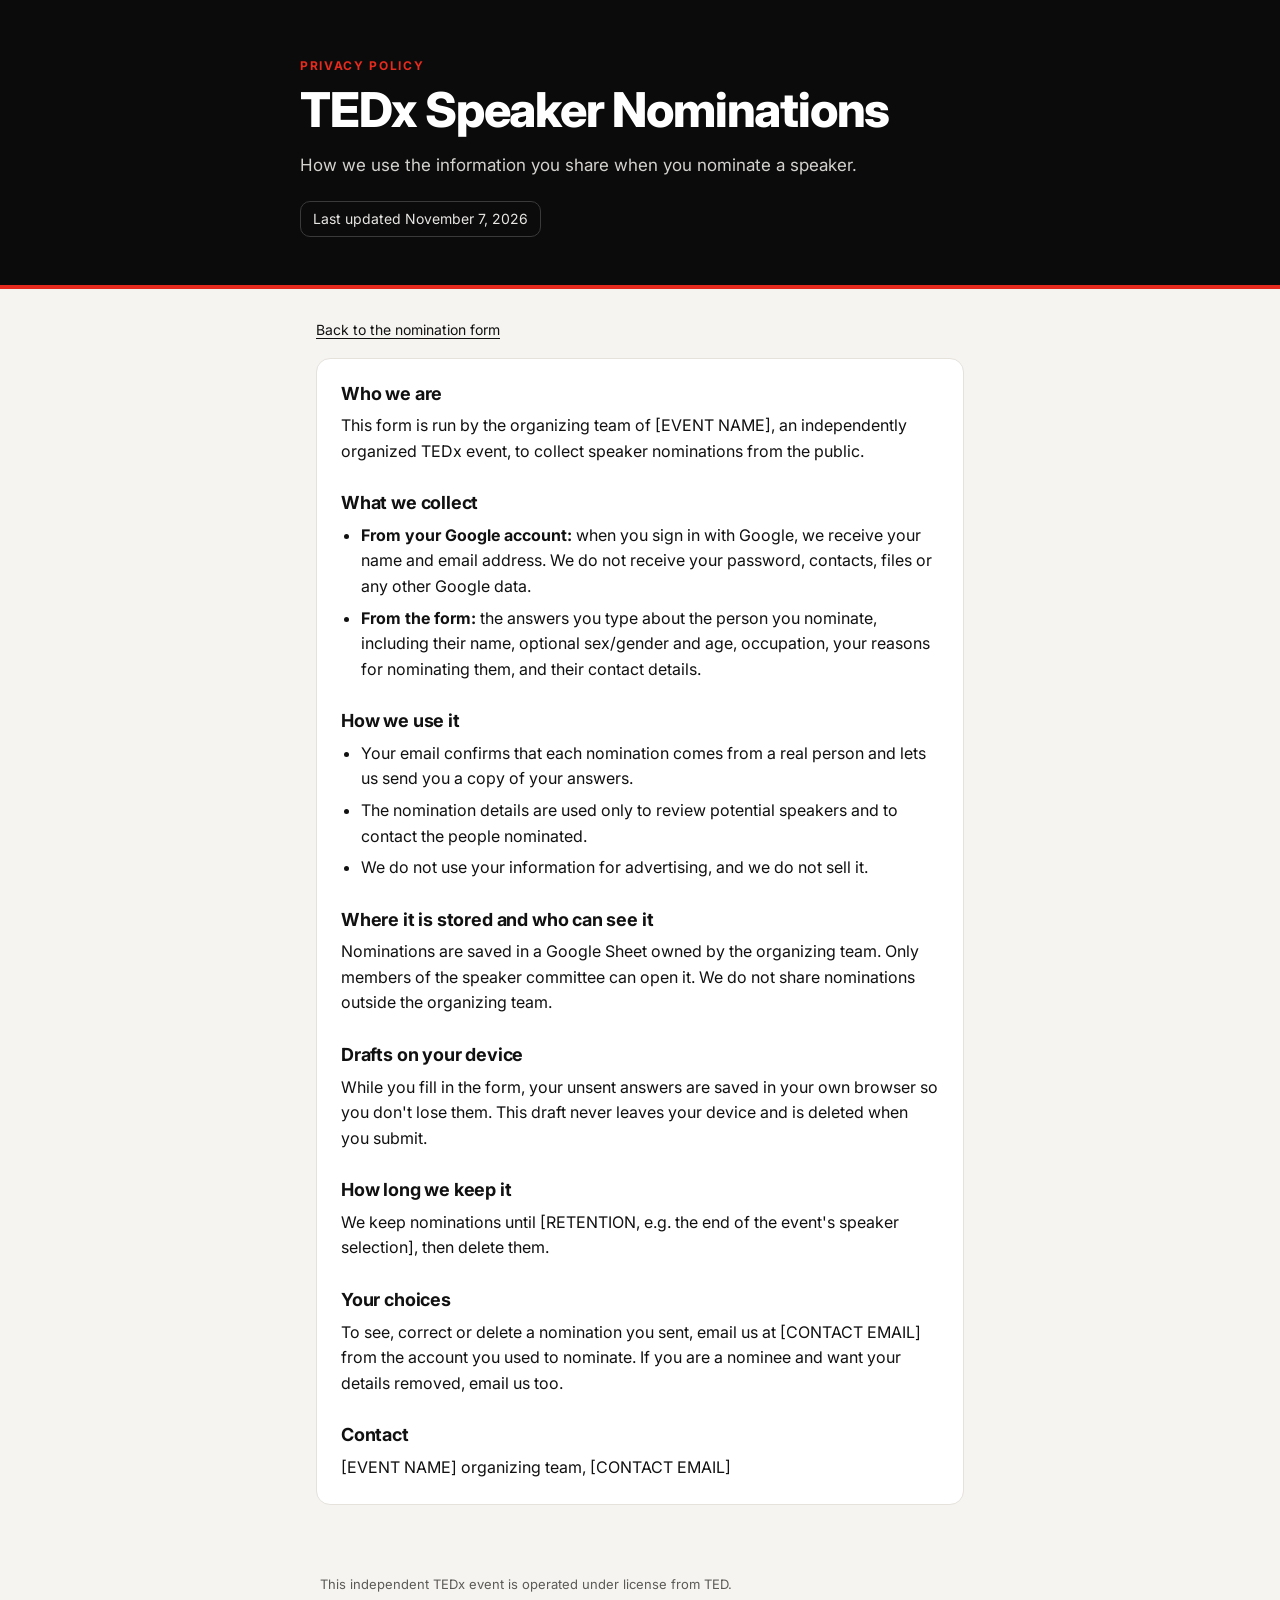
==== privacy.html @ a35ff5d7 "Add files via upload" ====
<!DOCTYPE html>
<html lang="en">
<head>
  <meta charset="utf-8">
  <meta name="viewport" content="width=device-width, initial-scale=1">
  <title>Privacy Policy · TEDx Speaker Nominations</title>
  <meta name="description" content="How the TEDx Speaker Nominations form uses your information.">
  <meta name="theme-color" content="#0b0b0b">
  <link rel="preconnect" href="https://fonts.googleapis.com">
  <link rel="preconnect" href="https://fonts.gstatic.com" crossorigin>
  <link href="https://fonts.googleapis.com/css2?family=Inter:wght@400;500;600;800&display=swap" rel="stylesheet">
  <link rel="stylesheet" href="styles.css">
  <style>
    .policy h2 { margin-top: 28px; font-size: 18px; }
    .policy h2:first-child { margin-top: 0; }
    .policy ul { margin: 0 0 12px; padding-left: 20px; }
    .policy li { margin-bottom: 6px; }
    .policy a { color: var(--ink); text-underline-offset: 3px; }
    .back { display: inline-block; margin-bottom: 16px; color: var(--ink); text-underline-offset: 3px; font-size: 14px; }
  </style>
</head>
<body>
  <header class="hero">
    <div class="hero-inner">
      <p class="eyebrow">Privacy policy</p>
      <h1>TEDx Speaker Nominations</h1>
      <p class="intro">How we use the information you share when you nominate a speaker.</p>
      <p class="deadline">Last updated November 7, 2026</p>
    </div>
  </header>

  <main class="shell">
    <a class="back" href="./">Back to the nomination form</a>

    <article class="card policy">
      <h2>Who we are</h2>
      <p>This form is run by the organizing team of [EVENT NAME], an independently organized TEDx event, to collect speaker nominations from the public.</p>

      <h2>What we collect</h2>
      <ul>
        <li><strong>From your Google account:</strong> when you sign in with Google, we receive your name and email address. We do not receive your password, contacts, files or any other Google data.</li>
        <li><strong>From the form:</strong> the answers you type about the person you nominate, including their name, optional sex/gender and age, occupation, your reasons for nominating them, and their contact details.</li>
      </ul>

      <h2>How we use it</h2>
      <ul>
        <li>Your email confirms that each nomination comes from a real person and lets us send you a copy of your answers.</li>
        <li>The nomination details are used only to review potential speakers and to contact the people nominated.</li>
        <li>We do not use your information for advertising, and we do not sell it.</li>
      </ul>

      <h2>Where it is stored and who can see it</h2>
      <p>Nominations are saved in a Google Sheet owned by the organizing team. Only members of the speaker committee can open it. We do not share nominations outside the organizing team.</p>

      <h2>Drafts on your device</h2>
      <p>While you fill in the form, your unsent answers are saved in your own browser so you don't lose them. This draft never leaves your device and is deleted when you submit.</p>

      <h2>How long we keep it</h2>
      <p>We keep nominations until [RETENTION, e.g. the end of the event's speaker selection], then delete them.</p>

      <h2>Your choices</h2>
      <p>To see, correct or delete a nomination you sent, email us at [CONTACT EMAIL] from the account you used to nominate. If you are a nominee and want your details removed, email us too.</p>

      <h2>Contact</h2>
      <p>[EVENT NAME] organizing team, [CONTACT EMAIL]</p>
    </article>
  </main>

  <footer class="foot">
    <p>This independent TEDx event is operated under license from TED.</p>
  </footer>
</body>
</html>
---- styles.css ----
:root {
  --red: #e62b1e;
  --red-dark: #c22216;
  --ink: #111111;
  --muted: #5c5a57;
  --line: #e5e1db;
  --field: #cdc7bf;
  --bg: #f6f4f1;
  --card: #ffffff;
  --err: #b3261e;
  --ok: #1e7a46;
  --radius: 14px;
}

* { box-sizing: border-box; }

html { -webkit-text-size-adjust: 100%; }

body {
  margin: 0;
  background: var(--bg);
  color: var(--ink);
  font-family: Inter, system-ui, -apple-system, "Segoe UI", Roboto, Arial, sans-serif;
  font-size: 16px;
  line-height: 1.6;
  -webkit-font-smoothing: antialiased;
}

[hidden] { display: none !important; }

/* Hero */
.hero {
  background: #0b0b0b;
  color: #fff;
  padding: 56px 16px 48px;
  border-bottom: 4px solid var(--red);
}
.hero-inner { max-width: 680px; margin: 0 auto; }
.eyebrow {
  margin: 0;
  font-size: 12px;
  font-weight: 700;
  letter-spacing: .14em;
  text-transform: uppercase;
  color: var(--red);
}
.hero h1 {
  margin: 10px 0 16px;
  font-size: clamp(32px, 7vw, 48px);
  line-height: 1.05;
  font-weight: 800;
  letter-spacing: -.025em;
}
.intro { margin: 0; color: #d4d2ce; max-width: 56ch; font-size: 17px; }
.deadline {
  display: inline-block;
  margin: 22px 0 0;
  padding: 6px 12px;
  border: 1px solid #3a3a3a;
  border-radius: 10px;
  font-size: 14px;
  color: #e8e6e3;
}

/* Layout */
.shell { max-width: 680px; margin: 0 auto; padding: 28px 16px 40px; }
.card {
  background: var(--card);
  border: 1px solid var(--line);
  border-radius: var(--radius);
  padding: 24px;
  margin-bottom: 16px;
}
.card h2 { margin: 0 0 8px; font-size: 21px; line-height: 1.25; letter-spacing: -.01em; }
.card p { margin: 0 0 12px; }
.card p:last-child { margin-bottom: 0; }

.status { display: flex; align-items: center; gap: 12px; color: var(--muted); }
.spinner {
  width: 18px; height: 18px; flex: none;
  border: 2px solid var(--line);
  border-top-color: var(--red);
  border-radius: 50%;
  animation: spin .8s linear infinite;
}
@keyframes spin { to { transform: rotate(360deg); } }
@media (prefers-reduced-motion: reduce) { .spinner { animation-duration: 2.4s; } }

/* Sign-in */
.signin p { color: var(--muted); }
.gsi { margin-top: 18px; min-height: 44px; }

.account {
  display: flex;
  flex-wrap: wrap;
  align-items: center;
  justify-content: space-between;
  gap: 6px 16px;
  margin: 0 4px 16px;
  font-size: 14px;
  color: var(--muted);
}
.account strong { color: var(--ink); font-weight: 600; overflow-wrap: anywhere; }
.link {
  appearance: none;
  background: none;
  border: 0;
  padding: 0;
  font: inherit;
  color: var(--ink);
  text-decoration: underline;
  text-underline-offset: 3px;
  cursor: pointer;
}

/* Your nominations */
.mine ul { list-style: none; margin: 8px 0 0; padding: 0; }
.mine li {
  display: flex;
  flex-wrap: wrap;
  justify-content: space-between;
  gap: 2px 12px;
  padding: 10px 0;
  border-top: 1px solid var(--line);
}
.mine li:first-child { border-top: 0; }
.mine-name { font-weight: 600; }
.mine-meta { color: var(--muted); font-size: 14px; }

/* Questions */
.q { padding: 26px 0; border-top: 1px solid var(--line); }
.q:first-child { padding-top: 2px; border-top: 0; }
.q-num { font-size: 13px; font-weight: 700; color: var(--red); letter-spacing: .04em; }
.q-label { display: block; margin: 4px 0 4px; font-size: 17px; font-weight: 600; line-height: 1.4; }
.req { color: var(--red); }
.q-desc { margin: 0 0 12px; color: var(--muted); font-size: 14.5px; }

input, select, textarea {
  display: block;
  width: 100%;
  margin-top: 10px;
  padding: 12px 14px;
  font: inherit;
  color: var(--ink);
  background: #fff;
  border: 1.5px solid var(--field);
  border-radius: 10px;
  transition: border-color .15s, box-shadow .15s;
}
.q-desc + input, .q-desc + select, .q-desc + textarea { margin-top: 0; }
textarea { min-height: 140px; resize: vertical; line-height: 1.55; }
select {
  appearance: none;
  background-image: url("data:image/svg+xml,%3Csvg xmlns='http://www.w3.org/2000/svg' width='12' height='8' viewBox='0 0 12 8'%3E%3Cpath d='M1 1l5 5 5-5' fill='none' stroke='%23111' stroke-width='1.6'/%3E%3C/svg%3E");
  background-repeat: no-repeat;
  background-position: right 14px center;
  padding-right: 40px;
}
input:focus, select:focus, textarea:focus {
  outline: none;
  border-color: var(--ink);
  box-shadow: 0 0 0 3px rgba(230, 43, 30, .18);
}
input::placeholder, textarea::placeholder { color: #9a958f; }
.invalid input, .invalid select, .invalid textarea { border-color: var(--err); }

.counter { margin: 6px 0 0; text-align: right; font-size: 13px; color: var(--muted); font-variant-numeric: tabular-nums; }
.counter.over { color: var(--err); font-weight: 600; }
.field-error { margin: 6px 0 0; font-size: 14px; color: var(--err); }
.field-error:empty { display: none; }

/* Re-sign-in */
.reauth {
  margin: 8px 0 20px;
  padding: 16px;
  border: 1.5px solid var(--red);
  border-radius: 10px;
  background: #fff6f5;
}
.reauth p { margin: 0; }
.reauth .gsi { margin-top: 12px; }

/* Actions */
.actions {
  display: flex;
  flex-wrap: wrap;
  align-items: center;
  gap: 12px 20px;
  padding-top: 24px;
  border-top: 1px solid var(--line);
}
.btn {
  appearance: none;
  border: 0;
  border-radius: 999px;
  padding: 15px 28px;
  font: inherit;
  font-weight: 700;
  color: #fff;
  background: var(--red);
  cursor: pointer;
  transition: background .15s;
}
.btn:hover { background: var(--red-dark); }
.btn:focus-visible { outline: 3px solid var(--ink); outline-offset: 3px; }
.btn:disabled { opacity: .6; cursor: progress; }
.btn.secondary { background: transparent; color: var(--ink); border: 1.5px solid var(--ink); padding: 13px 24px; }
.btn.secondary:hover { background: var(--ink); color: #fff; }
.draft-status { margin: 0; font-size: 13px; color: var(--muted); }
.form-error { margin: 14px 0 0; color: var(--err); font-weight: 500; }
.form-error:empty { display: none; }

/* Done */
.done:focus { outline: none; }
.done h2 { font-size: 24px; margin: 8px 0 10px; }
.ref { color: var(--muted); font-size: 14px; }
.ref strong { color: var(--ink); font-variant-numeric: tabular-nums; }
.done .btn { margin-top: 8px; }

.foot { max-width: 680px; margin: 0 auto; padding: 0 20px 48px; font-size: 13px; color: var(--muted); }
.foot a { color: var(--ink); text-underline-offset: 3px; }

@media (max-width: 520px) {
  .card { padding: 20px 18px; }
  .btn { width: 100%; }
  .actions { flex-direction: column; align-items: stretch; }
  .draft-status { text-align: center; }
}
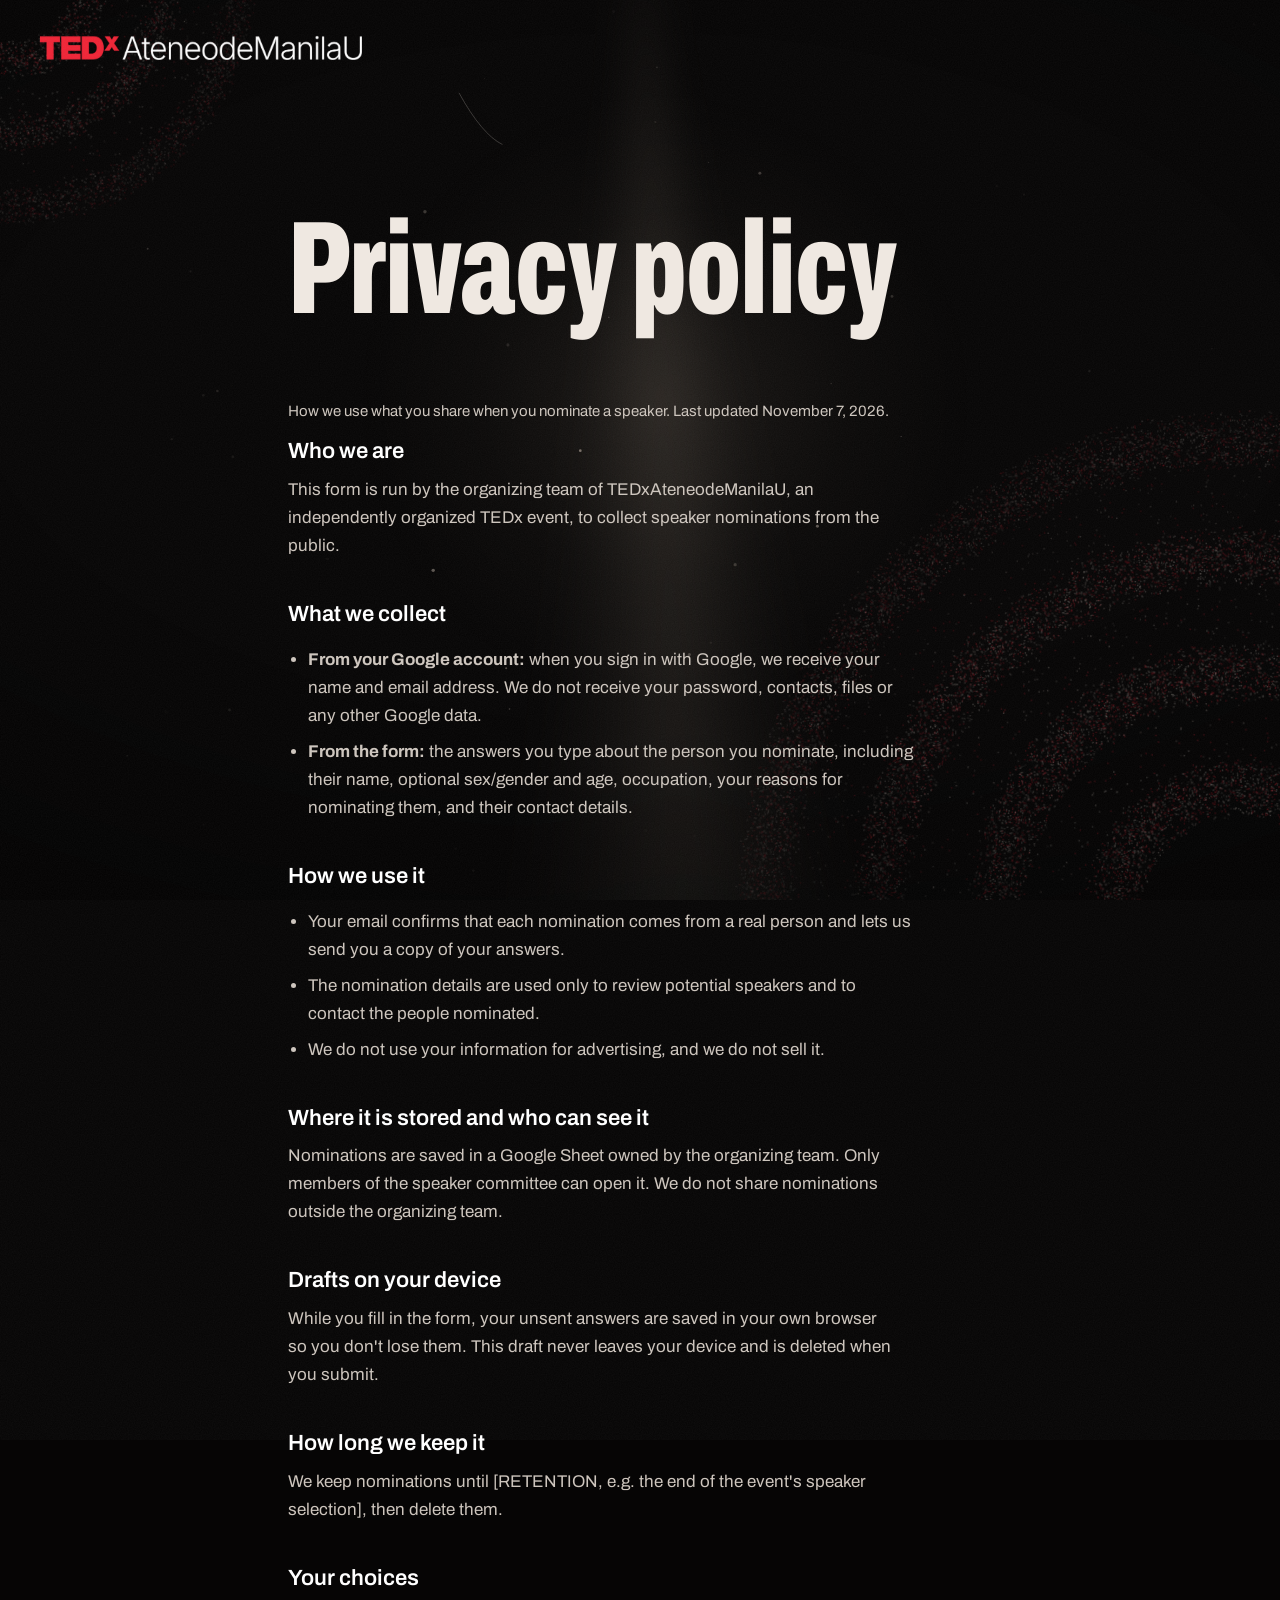
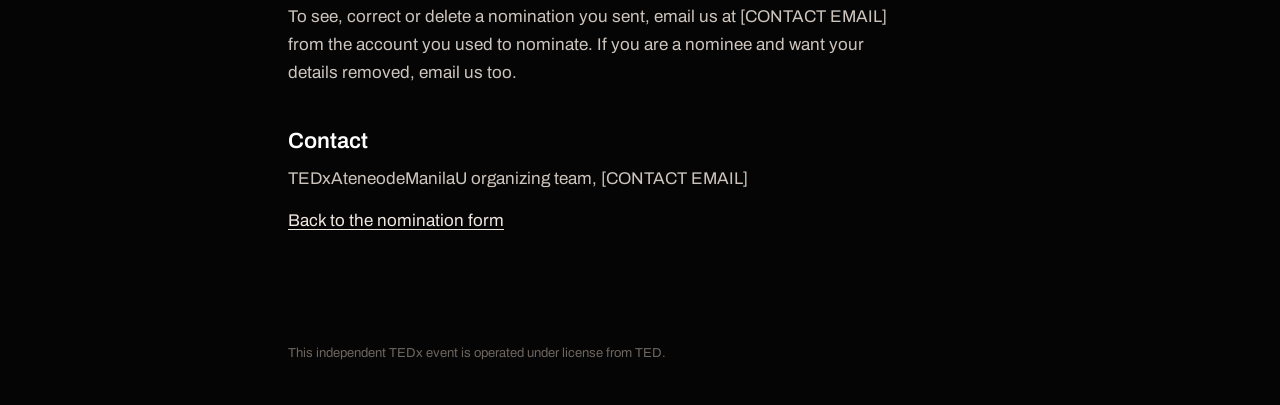
==== commit 88a38c50: "Add files via upload" ====
--- a/privacy.html
+++ b/privacy.html
@@ -2,39 +2,38 @@
 <html lang="en">
 <head>
   <meta charset="utf-8">
-  <meta name="viewport" content="width=device-width, initial-scale=1">
-  <title>Privacy Policy · TEDx Speaker Nominations</title>
-  <meta name="description" content="How the TEDx Speaker Nominations form uses your information.">
-  <meta name="theme-color" content="#0b0b0b">
+  <meta name="viewport" content="width=device-width, initial-scale=1, viewport-fit=cover">
+  <title>Privacy policy, TEDxAteneodeManilaU Speaker Nominations</title>
+  <meta name="description" content="How the TEDxAteneodeManilaU speaker nomination form uses your information.">
+  <meta name="theme-color" content="#060505">
   <link rel="preconnect" href="https://fonts.googleapis.com">
   <link rel="preconnect" href="https://fonts.gstatic.com" crossorigin>
-  <link href="https://fonts.googleapis.com/css2?family=Inter:wght@400;500;600;800&display=swap" rel="stylesheet">
+  <link href="https://fonts.googleapis.com/css2?family=Archivo:wdth,wght@62..125,100..900&display=swap" rel="stylesheet">
   <link rel="stylesheet" href="styles.css">
-  <style>
-    .policy h2 { margin-top: 28px; font-size: 18px; }
-    .policy h2:first-child { margin-top: 0; }
-    .policy ul { margin: 0 0 12px; padding-left: 20px; }
-    .policy li { margin-bottom: 6px; }
-    .policy a { color: var(--ink); text-underline-offset: 3px; }
-    .back { display: inline-block; margin-bottom: 16px; color: var(--ink); text-underline-offset: 3px; font-size: 14px; }
-  </style>
+  <script src="stage.js" defer></script>
 </head>
 <body>
-  <header class="hero">
-    <div class="hero-inner">
-      <p class="eyebrow">Privacy policy</p>
-      <h1>TEDx Speaker Nominations</h1>
-      <p class="intro">How we use the information you share when you nominate a speaker.</p>
-      <p class="deadline">Last updated November 7, 2026</p>
-    </div>
+  <div class="stage" aria-hidden="true">
+    <canvas id="stageCanvas"></canvas>
+    <div class="beam"></div>
+    <div class="spot" id="spot"></div>
+    <div class="vignette"></div>
+  </div>
+  <div class="grain" aria-hidden="true"></div>
+
+  <header class="masthead">
+    <a class="brand" href="./">
+      <img src="assets/tedx-ateneodemanilau-white.png" alt="TEDxAteneodeManilaU, back to the nomination form" width="900" height="67">
+    </a>
   </header>
 
-  <main class="shell">
-    <a class="back" href="./">Back to the nomination form</a>
+  <main class="theater">
+    <article class="panel policy">
+      <h1 class="marquee">Privacy policy</h1>
+      <p class="policy-updated">How we use what you share when you nominate a speaker. Last updated November 7, 2026.</p>
 
-    <article class="card policy">
       <h2>Who we are</h2>
-      <p>This form is run by the organizing team of [EVENT NAME], an independently organized TEDx event, to collect speaker nominations from the public.</p>
+      <p>This form is run by the organizing team of TEDxAteneodeManilaU, an independently organized TEDx event, to collect speaker nominations from the public.</p>
 
       <h2>What we collect</h2>
       <ul>
@@ -62,7 +61,9 @@
       <p>To see, correct or delete a nomination you sent, email us at [CONTACT EMAIL] from the account you used to nominate. If you are a nominee and want your details removed, email us too.</p>
 
       <h2>Contact</h2>
-      <p>[EVENT NAME] organizing team, [CONTACT EMAIL]</p>
+      <p>TEDxAteneodeManilaU organizing team, [CONTACT EMAIL]</p>
+
+      <p><a href="./">Back to the nomination form</a></p>
     </article>
   </main>
 
--- a/styles.css
+++ b/styles.css
@@ -1,228 +1,547 @@
+/* TEDxAteneodeManilaU Speaker Nominations
+   Dark stage: one warm spotlight, dust, grain and slow rings. Everything else stays quiet. */
+
 :root {
-  --red: #e62b1e;
-  --red-dark: #c22216;
-  --ink: #111111;
-  --muted: #5c5a57;
-  --line: #e5e1db;
-  --field: #cdc7bf;
-  --bg: #f6f4f1;
-  --card: #ffffff;
-  --err: #b3261e;
-  --ok: #1e7a46;
-  --radius: 14px;
+  --house: #060505;        /* the dark auditorium */
+  --paper: #efe8e1;        /* main text, warm like stage light on paper */
+  --soft: #cdc5bd;         /* body text */
+  --program: #9d948c;      /* secondary text */
+  --dim: #6d6660;          /* least important text */
+  --red: #ee2436;          /* TEDx brand red, sampled from the logo */
+  --red-hover: #ff3a4b;
+  --lamp: 255, 231, 204;   /* spotlight colour as RGB */
+  --line: rgba(239, 232, 225, .12);
+  --field-line: rgba(239, 232, 225, .18);
+  --err: #ff7f75;
+
+  --font: "Archivo", "Helvetica Neue", Arial, sans-serif;
+  --column: 44rem;
+  --gutter: clamp(20px, 5vw, 40px);
 }
 
 * { box-sizing: border-box; }
 
-html { -webkit-text-size-adjust: 100%; }
+html {
+  background: var(--house);
+  color-scheme: dark;
+  -webkit-text-size-adjust: 100%;
+}
+html.is-opening { overflow: hidden; }
 
 body {
   margin: 0;
-  background: var(--bg);
-  color: var(--ink);
-  font-family: Inter, system-ui, -apple-system, "Segoe UI", Roboto, Arial, sans-serif;
+  min-height: 100svh;
+  background: var(--house);
+  color: var(--paper);
+  font-family: var(--font);
+  font-size: 17px;
+  line-height: 1.65;
+  font-variation-settings: "wdth" 100;
+  -webkit-font-smoothing: antialiased;
+  -moz-osx-font-smoothing: grayscale;
+}
+
+[hidden] { display: none !important; }
+::selection { background: var(--red); color: #fff; }
+
+/* ---------------------------------------------------------------- Stage */
+
+.stage {
+  position: fixed;
+  inset: 0;
+  z-index: 0;
+  overflow: hidden;
+  pointer-events: none;
+}
+#stageCanvas { position: absolute; inset: 0; width: 100%; height: 100%; }
+
+/* The overhead light, swaying slowly like a rig that was just set */
+.beam {
+  position: absolute;
+  top: -8vh;
+  left: 50%;
+  width: 160vmax;
+  height: 140vh;
+  transform: translateX(-50%) rotate(-2.5deg);
+  transform-origin: 50% 0;
+  background: conic-gradient(from 180deg at 50% 0%,
+    rgba(var(--lamp), .085) 0deg,
+    rgba(var(--lamp), .035) 5deg,
+    transparent 10deg,
+    transparent 350deg,
+    rgba(var(--lamp), .035) 355deg,
+    rgba(var(--lamp), .085) 360deg);
+  filter: blur(22px);
+  animation: sway 18s ease-in-out infinite alternate;
+}
+@keyframes sway {
+  to { transform: translateX(-50%) rotate(2.5deg); }
+}
+
+/* The follow spot; stage.js moves it */
+.spot {
+  position: absolute;
+  inset: 0;
+  background: radial-gradient(34vmax circle at var(--sx, 50%) var(--sy, 45%),
+    rgba(var(--lamp), .085),
+    rgba(var(--lamp), .025) 42%,
+    transparent 72%);
+}
+
+.vignette {
+  position: absolute;
+  inset: 0;
+  background: radial-gradient(ellipse 115% 85% at 50% 42%, transparent 45%, rgba(0, 0, 0, .78) 100%);
+}
+
+/* Film grain over everything, including the opening */
+.grain {
+  position: fixed;
+  inset: -60%;
+  z-index: 60;
+  pointer-events: none;
+  opacity: .07;
+  background-image: url("data:image/svg+xml,%3Csvg xmlns='http://www.w3.org/2000/svg' width='220' height='220'%3E%3Cfilter id='n'%3E%3CfeTurbulence type='fractalNoise' baseFrequency='.85' numOctaves='2' stitchTiles='stitch'/%3E%3CfeColorMatrix values='0 0 0 0 1 0 0 0 0 1 0 0 0 0 1 0 0 0 .6 0'/%3E%3C/filter%3E%3Crect width='100%25' height='100%25' filter='url(%23n)'/%3E%3C/svg%3E");
+  animation: grain .9s steps(5) infinite;
+}
+@keyframes grain {
+  0%   { transform: translate(0, 0); }
+  20%  { transform: translate(-4%, 3%); }
+  40%  { transform: translate(3%, -4%); }
+  60%  { transform: translate(-3%, -2%); }
+  80%  { transform: translate(4%, 4%); }
+  100% { transform: translate(0, 0); }
+}
+
+/* -------------------------------------------------------------- Opening */
+
+.opening {
+  position: fixed;
+  inset: 0;
+  z-index: 50;
+  display: grid;
+  place-items: center;
+  background: var(--house);
+  transition: opacity 1s ease;
+}
+.opening.is-done { opacity: 0; pointer-events: none; }
+
+.opening-light {
+  position: absolute;
+  inset: 0;
+  background: radial-gradient(circle at 50% 47%,
+    rgba(var(--lamp), .17),
+    rgba(var(--lamp), .055) 24%,
+    transparent 50%);
+  opacity: 0;
+  animation: lamp-on 1.8s .25s ease-out forwards;
+}
+@keyframes lamp-on {
+  0%   { opacity: 0; }
+  18%  { opacity: .7; }
+  24%  { opacity: .15; }
+  34%  { opacity: .85; }
+  40%  { opacity: .45; }
+  100% { opacity: 1; }
+}
+
+.opening-inner {
+  position: relative;
+  display: flex;
+  flex-direction: column;
+  align-items: center;
+  gap: 26px;
+  padding: 0 24px;
+}
+.opening-logo {
+  width: min(64vw, 400px);
+  height: auto;
+  opacity: 0;
+  filter: blur(12px);
+  animation: come-into-focus 1.5s .9s cubic-bezier(.2, .6, .2, 1) forwards;
+}
+@keyframes come-into-focus {
+  to { opacity: 1; filter: blur(0); }
+}
+.opening-line {
+  margin: 0;
+  font-size: 15px;
+  letter-spacing: .06em;
+  color: var(--program);
+  opacity: 0;
+  animation: fade-in 1s 1.9s ease forwards;
+}
+.opening-skip {
+  position: absolute;
+  bottom: max(28px, env(safe-area-inset-bottom));
+  left: 0;
+  right: 0;
+  margin: 0;
+  text-align: center;
+  font-size: 13px;
+  color: var(--dim);
+  opacity: 0;
+  animation: fade-in .8s 1.4s ease forwards;
+}
+@keyframes fade-in { to { opacity: 1; } }
+
+/* ------------------------------------------------------------- Layout */
+
+.masthead {
+  position: relative;
+  z-index: 5;
+  padding: clamp(22px, 4vw, 36px) var(--gutter);
+}
+.brand { display: inline-block; line-height: 0; border-radius: 2px; }
+.brand img { height: clamp(18px, 2.4vw, 24px); width: auto; }
+.brand:focus-visible { outline: 2px solid var(--paper); outline-offset: 6px; }
+
+.theater {
+  position: relative;
+  z-index: 5;
+  width: min(100% - 2 * var(--gutter), var(--column));
+  margin: 0 auto;
+  padding: clamp(48px, 12vh, 140px) 0 clamp(64px, 12vh, 120px);
+}
+
+/* Scene changes fade like stage lights between scenes */
+.scene:not([hidden]) { animation: scene-in 1s cubic-bezier(.25, .6, .25, 1) both; }
+@keyframes scene-in {
+  from { opacity: 0; filter: blur(6px); }
+  to   { opacity: 1; filter: blur(0); }
+}
+.scene.is-leaving {
+  opacity: 0;
+  filter: blur(6px);
+  transition: opacity .7s ease, filter .7s ease;
+}
+
+/* ------------------------------------------------------------- Introduction */
+
+.kicker {
+  margin: 0 0 12px;
+  font-size: 15px;
+  color: var(--program);
+}
+
+.marquee {
+  margin: 0 0 clamp(48px, 8vh, 80px);
+  font-size: clamp(60px, 13vw, 132px);
+  font-weight: 800;
+  font-variation-settings: "wdth" 62;
+  line-height: .86;
+  letter-spacing: -.005em;
+  color: var(--paper);
+  text-wrap: balance;
+}
+
+.defs { margin: 0 0 clamp(56px, 9vh, 88px); display: grid; gap: 32px; }
+.defs > div {
+  display: grid;
+  grid-template-columns: 6.5rem 1fr;
+  gap: 0 28px;
+  align-items: baseline;
+}
+.defs dt {
+  font-size: 30px;
+  font-weight: 900;
+  font-variation-settings: "wdth" 80;
+  line-height: 1;
+  letter-spacing: -.035em;
+  color: var(--red);
+}
+.defs dt sup { font-size: .5em; position: relative; top: -.15em; margin-left: 1px; }
+.defs dd { margin: 0; color: var(--soft); max-width: 36rem; }
+
+.invite {
+  padding-top: clamp(40px, 7vh, 64px);
+  margin-bottom: 44px;
+  border-top: 1px solid var(--line);
+}
+.hook {
+  margin: 0 0 26px;
+  font-size: clamp(28px, 4.6vw, 46px);
+  font-weight: 300;
+  font-variation-settings: "wdth" 118;
+  line-height: 1.16;
+  letter-spacing: -.02em;
+  color: #fff;
+  text-wrap: balance;
+}
+.invite p:not(.hook) { margin: 0; color: var(--soft); max-width: 36rem; }
+
+.cta-row {
+  display: flex;
+  flex-wrap: wrap;
+  align-items: center;
+  gap: 16px 28px;
+}
+.deadline { margin: 0; font-size: 15px; color: var(--program); }
+
+/* ------------------------------------------------------------- Buttons */
+
+.btn {
+  appearance: none;
+  border: 0;
+  border-radius: 4px;
+  padding: 17px 30px;
+  font: inherit;
   font-size: 16px;
-  line-height: 1.6;
-  -webkit-font-smoothing: antialiased;
-}
-
-[hidden] { display: none !important; }
-
-/* Hero */
-.hero {
-  background: #0b0b0b;
+  font-weight: 600;
+  line-height: 1;
   color: #fff;
-  padding: 56px 16px 48px;
-  border-bottom: 4px solid var(--red);
-}
-.hero-inner { max-width: 680px; margin: 0 auto; }
-.eyebrow {
-  margin: 0;
-  font-size: 12px;
-  font-weight: 700;
-  letter-spacing: .14em;
-  text-transform: uppercase;
-  color: var(--red);
-}
-.hero h1 {
-  margin: 10px 0 16px;
-  font-size: clamp(32px, 7vw, 48px);
-  line-height: 1.05;
+  background: var(--red);
+  cursor: pointer;
+  transition: background .25s ease, box-shadow .25s ease, transform .1s ease;
+}
+.btn:active { transform: translateY(1px); }
+.btn:focus-visible { outline: 2px solid #fff; outline-offset: 4px; }
+.btn:disabled { opacity: .55; cursor: progress; box-shadow: none; }
+
+.btn.secondary {
+  padding: 16px 26px;
+  color: var(--paper);
+  background: transparent;
+  border: 1px solid rgba(239, 232, 225, .35);
+}
+
+/* Hover effects only where there is a real pointer, so taps on phones don't leave buttons lit */
+@media (hover: hover) {
+  .btn:hover { background: var(--red-hover); box-shadow: 0 0 40px rgba(238, 36, 54, .35); }
+  .btn.secondary:hover { background: var(--paper); color: var(--house); box-shadow: none; }
+}
+
+.link {
+  appearance: none;
+  padding: 0;
+  border: 0;
+  background: none;
+  font: inherit;
+  color: var(--paper);
+  text-decoration: underline;
+  text-decoration-color: rgba(239, 232, 225, .4);
+  text-underline-offset: 4px;
+  cursor: pointer;
+}
+.link:hover { text-decoration-color: var(--paper); }
+.link:focus-visible { outline: 2px solid var(--paper); outline-offset: 3px; border-radius: 2px; }
+
+/* ------------------------------------------------------------- Panels */
+
+.panel h2,
+.form-head h2 {
+  margin: 0 0 18px;
+  font-size: clamp(44px, 8vw, 72px);
   font-weight: 800;
-  letter-spacing: -.025em;
-}
-.intro { margin: 0; color: #d4d2ce; max-width: 56ch; font-size: 17px; }
-.deadline {
-  display: inline-block;
-  margin: 22px 0 0;
-  padding: 6px 12px;
-  border: 1px solid #3a3a3a;
-  border-radius: 10px;
-  font-size: 14px;
-  color: #e8e6e3;
-}
-
-/* Layout */
-.shell { max-width: 680px; margin: 0 auto; padding: 28px 16px 40px; }
-.card {
-  background: var(--card);
-  border: 1px solid var(--line);
-  border-radius: var(--radius);
-  padding: 24px;
-  margin-bottom: 16px;
-}
-.card h2 { margin: 0 0 8px; font-size: 21px; line-height: 1.25; letter-spacing: -.01em; }
-.card p { margin: 0 0 12px; }
-.card p:last-child { margin-bottom: 0; }
-
-.status { display: flex; align-items: center; gap: 12px; color: var(--muted); }
-.spinner {
-  width: 18px; height: 18px; flex: none;
-  border: 2px solid var(--line);
-  border-top-color: var(--red);
+  font-variation-settings: "wdth" 62;
+  line-height: .92;
+  color: var(--paper);
+  text-wrap: balance;
+}
+.panel p { margin: 0 0 14px; color: var(--soft); max-width: 36rem; }
+.panel p:last-child { margin-bottom: 0; }
+
+.status {
+  display: flex;
+  align-items: center;
+  gap: 14px;
+  color: var(--program);
+}
+.pulse {
+  width: 10px;
+  height: 10px;
   border-radius: 50%;
-  animation: spin .8s linear infinite;
-}
-@keyframes spin { to { transform: rotate(360deg); } }
-@media (prefers-reduced-motion: reduce) { .spinner { animation-duration: 2.4s; } }
-
-/* Sign-in */
-.signin p { color: var(--muted); }
-.gsi { margin-top: 18px; min-height: 44px; }
+  background: var(--red);
+  animation: pulse 1.4s ease-in-out infinite;
+}
+@keyframes pulse {
+  0%, 100% { opacity: .25; transform: scale(.8); }
+  50%      { opacity: 1;   transform: scale(1); }
+}
+
+.gsi { margin-top: 28px; min-height: 44px; }
 
 .account {
   display: flex;
   flex-wrap: wrap;
-  align-items: center;
+  align-items: baseline;
   justify-content: space-between;
-  gap: 6px 16px;
-  margin: 0 4px 16px;
+  gap: 6px 20px;
+  margin-bottom: 40px;
+  padding-bottom: 16px;
+  border-bottom: 1px solid var(--line);
   font-size: 14px;
-  color: var(--muted);
-}
-.account strong { color: var(--ink); font-weight: 600; overflow-wrap: anywhere; }
-.link {
-  appearance: none;
-  background: none;
-  border: 0;
-  padding: 0;
-  font: inherit;
-  color: var(--ink);
-  text-decoration: underline;
-  text-underline-offset: 3px;
-  cursor: pointer;
-}
-
-/* Your nominations */
-.mine ul { list-style: none; margin: 8px 0 0; padding: 0; }
+  color: var(--program);
+}
+.account strong { font-weight: 500; color: var(--paper); overflow-wrap: anywhere; }
+
+.mine { margin-bottom: 48px; }
+.mine h3 { margin: 0 0 8px; font-size: 15px; font-weight: 500; color: var(--program); }
+.mine ul { margin: 0; padding: 0; list-style: none; }
 .mine li {
   display: flex;
   flex-wrap: wrap;
   justify-content: space-between;
-  gap: 2px 12px;
-  padding: 10px 0;
-  border-top: 1px solid var(--line);
-}
-.mine li:first-child { border-top: 0; }
-.mine-name { font-weight: 600; }
-.mine-meta { color: var(--muted); font-size: 14px; }
-
-/* Questions */
-.q { padding: 26px 0; border-top: 1px solid var(--line); }
-.q:first-child { padding-top: 2px; border-top: 0; }
-.q-num { font-size: 13px; font-weight: 700; color: var(--red); letter-spacing: .04em; }
-.q-label { display: block; margin: 4px 0 4px; font-size: 17px; font-weight: 600; line-height: 1.4; }
+  gap: 2px 16px;
+  padding: 12px 0;
+  border-bottom: 1px solid var(--line);
+}
+.mine-name { font-weight: 500; color: var(--paper); }
+.mine-meta { font-size: 14px; color: var(--program); font-variant-numeric: tabular-nums; }
+
+/* ------------------------------------------------------------- Form */
+
+.form-head { margin-bottom: 12px; }
+.form-head p { margin: 0; color: var(--program); max-width: 36rem; }
 .req { color: var(--red); }
-.q-desc { margin: 0 0 12px; color: var(--muted); font-size: 14.5px; }
+
+.q { padding: 40px 0; border-bottom: 1px solid var(--line); }
+.q:last-child { border-bottom: 0; }
+.q-num { font-size: 13px; color: var(--dim); font-variant-numeric: tabular-nums; }
+.q-label {
+  display: block;
+  margin: 6px 0 6px;
+  font-size: 21px;
+  font-weight: 500;
+  line-height: 1.35;
+  color: #fff;
+  max-width: 38rem;
+}
+.q-desc { margin: 0 0 16px; font-size: 15px; color: var(--program); }
 
 input, select, textarea {
   display: block;
   width: 100%;
-  margin-top: 10px;
-  padding: 12px 14px;
+  margin-top: 14px;
+  padding: 14px 16px;
   font: inherit;
-  color: var(--ink);
-  background: #fff;
-  border: 1.5px solid var(--field);
-  border-radius: 10px;
-  transition: border-color .15s, box-shadow .15s;
+  font-size: 17px;
+  color: var(--paper);
+  background: rgba(255, 255, 255, .035);
+  border: 1px solid var(--field-line);
+  border-radius: 4px;
+  transition: border-color .2s ease, background .2s ease, box-shadow .2s ease;
 }
 .q-desc + input, .q-desc + select, .q-desc + textarea { margin-top: 0; }
-textarea { min-height: 140px; resize: vertical; line-height: 1.55; }
+textarea { min-height: 150px; resize: vertical; line-height: 1.6; }
+input::placeholder, textarea::placeholder { color: #6f6862; }
+input:hover, select:hover, textarea:hover { border-color: rgba(239, 232, 225, .3); }
+input:focus, select:focus, textarea:focus {
+  outline: none;
+  border-color: rgba(var(--lamp), .7);
+  background: rgba(255, 255, 255, .06);
+  box-shadow: 0 0 0 4px rgba(238, 36, 54, .22);
+}
 select {
   appearance: none;
-  background-image: url("data:image/svg+xml,%3Csvg xmlns='http://www.w3.org/2000/svg' width='12' height='8' viewBox='0 0 12 8'%3E%3Cpath d='M1 1l5 5 5-5' fill='none' stroke='%23111' stroke-width='1.6'/%3E%3C/svg%3E");
+  padding-right: 44px;
+  background-image: url("data:image/svg+xml,%3Csvg xmlns='http://www.w3.org/2000/svg' width='12' height='8' viewBox='0 0 12 8'%3E%3Cpath d='M1 1l5 5 5-5' fill='none' stroke='%23efe8e1' stroke-width='1.5'/%3E%3C/svg%3E");
   background-repeat: no-repeat;
-  background-position: right 14px center;
-  padding-right: 40px;
-}
-input:focus, select:focus, textarea:focus {
-  outline: none;
-  border-color: var(--ink);
-  box-shadow: 0 0 0 3px rgba(230, 43, 30, .18);
-}
-input::placeholder, textarea::placeholder { color: #9a958f; }
+  background-position: right 16px center;
+  cursor: pointer;
+}
+option { background: #141010; color: var(--paper); }
+input:-webkit-autofill,
+textarea:-webkit-autofill {
+  -webkit-text-fill-color: var(--paper);
+  box-shadow: 0 0 0 100px #141010 inset;
+  caret-color: var(--paper);
+}
 .invalid input, .invalid select, .invalid textarea { border-color: var(--err); }
 
-.counter { margin: 6px 0 0; text-align: right; font-size: 13px; color: var(--muted); font-variant-numeric: tabular-nums; }
+.counter {
+  margin: 8px 0 0;
+  text-align: right;
+  font-size: 13px;
+  color: var(--program);
+  font-variant-numeric: tabular-nums;
+}
 .counter.over { color: var(--err); font-weight: 600; }
-.field-error { margin: 6px 0 0; font-size: 14px; color: var(--err); }
+.field-error { margin: 8px 0 0; font-size: 14px; color: var(--err); }
 .field-error:empty { display: none; }
 
-/* Re-sign-in */
 .reauth {
-  margin: 8px 0 20px;
-  padding: 16px;
-  border: 1.5px solid var(--red);
-  border-radius: 10px;
-  background: #fff6f5;
-}
-.reauth p { margin: 0; }
-.reauth .gsi { margin-top: 12px; }
-
-/* Actions */
+  margin: 8px 0 32px;
+  padding: 18px 20px;
+  border: 1px solid rgba(238, 36, 54, .55);
+  border-radius: 4px;
+  background: rgba(238, 36, 54, .07);
+}
+.reauth p { margin: 0; color: var(--soft); }
+.reauth strong { color: #fff; font-weight: 600; }
+.reauth .gsi { margin-top: 16px; }
+
 .actions {
   display: flex;
   flex-wrap: wrap;
   align-items: center;
-  gap: 12px 20px;
-  padding-top: 24px;
+  gap: 14px 24px;
+  padding-top: 36px;
   border-top: 1px solid var(--line);
 }
-.btn {
-  appearance: none;
-  border: 0;
-  border-radius: 999px;
-  padding: 15px 28px;
-  font: inherit;
-  font-weight: 700;
+.draft-status { margin: 0; font-size: 14px; color: var(--program); }
+.form-error { margin: 18px 0 0; color: var(--err); font-weight: 500; }
+.form-error:empty { display: none; }
+
+/* ------------------------------------------------------------- Done */
+
+.done:focus { outline: none; }
+.done h2 { margin-bottom: 22px; }
+.ref { font-size: 15px; color: var(--program) !important; }
+.ref strong { color: var(--paper); font-weight: 600; font-variant-numeric: tabular-nums; }
+.done .btn { margin-top: 20px; }
+
+/* ------------------------------------------------------------- Footer */
+
+.foot {
+  position: relative;
+  z-index: 5;
+  width: min(100% - 2 * var(--gutter), var(--column));
+  margin: 0 auto;
+  padding: 0 0 max(40px, env(safe-area-inset-bottom));
+  font-size: 13px;
+  color: var(--dim);
+}
+.foot p { margin: 0; }
+.foot a { color: var(--program); text-underline-offset: 3px; }
+.foot a:hover { color: var(--paper); }
+
+/* ------------------------------------------------------------- Privacy page */
+
+.policy h2 {
+  margin: 40px 0 10px;
+  font-size: 22px;
+  font-weight: 600;
+  font-variation-settings: "wdth" 100;
+  line-height: 1.3;
   color: #fff;
-  background: var(--red);
-  cursor: pointer;
-  transition: background .15s;
-}
-.btn:hover { background: var(--red-dark); }
-.btn:focus-visible { outline: 3px solid var(--ink); outline-offset: 3px; }
-.btn:disabled { opacity: .6; cursor: progress; }
-.btn.secondary { background: transparent; color: var(--ink); border: 1.5px solid var(--ink); padding: 13px 24px; }
-.btn.secondary:hover { background: var(--ink); color: #fff; }
-.draft-status { margin: 0; font-size: 13px; color: var(--muted); }
-.form-error { margin: 14px 0 0; color: var(--err); font-weight: 500; }
-.form-error:empty { display: none; }
-
-/* Done */
-.done:focus { outline: none; }
-.done h2 { font-size: 24px; margin: 8px 0 10px; }
-.ref { color: var(--muted); font-size: 14px; }
-.ref strong { color: var(--ink); font-variant-numeric: tabular-nums; }
-.done .btn { margin-top: 8px; }
-
-.foot { max-width: 680px; margin: 0 auto; padding: 0 20px 48px; font-size: 13px; color: var(--muted); }
-.foot a { color: var(--ink); text-underline-offset: 3px; }
-
-@media (max-width: 520px) {
-  .card { padding: 20px 18px; }
+}
+.policy h2:first-of-type { margin-top: 0; }
+.policy p, .policy li { color: var(--soft); max-width: 38rem; }
+.policy ul { padding-left: 20px; }
+.policy li { margin-bottom: 8px; }
+.policy a { color: var(--paper); text-underline-offset: 3px; }
+.policy-updated { margin: 0 0 48px; font-size: 15px; color: var(--program); }
+
+/* ------------------------------------------------------------- Small screens */
+
+@media (max-width: 600px) {
+  body { font-size: 16px; }
+  .defs > div { grid-template-columns: 1fr; }
+  .defs dt { margin-bottom: 10px; font-size: 26px; }
+  .q { padding: 32px 0; }
+  .q-label { font-size: 19px; }
   .btn { width: 100%; }
-  .actions { flex-direction: column; align-items: stretch; }
-  .draft-status { text-align: center; }
-}
+  .cta-row, .actions { flex-direction: column; align-items: stretch; }
+  .deadline, .draft-status { text-align: center; }
+}
+
+/* ------------------------------------------------------------- Reduced motion */
+
+@media (prefers-reduced-motion: reduce) {
+  .beam, .grain, .pulse { animation: none; }
+  .scene:not([hidden]) { animation: none; }
+  .scene.is-leaving { transition: none; }
+  .opening { display: none; }
+  .btn { transition: none; }
+}
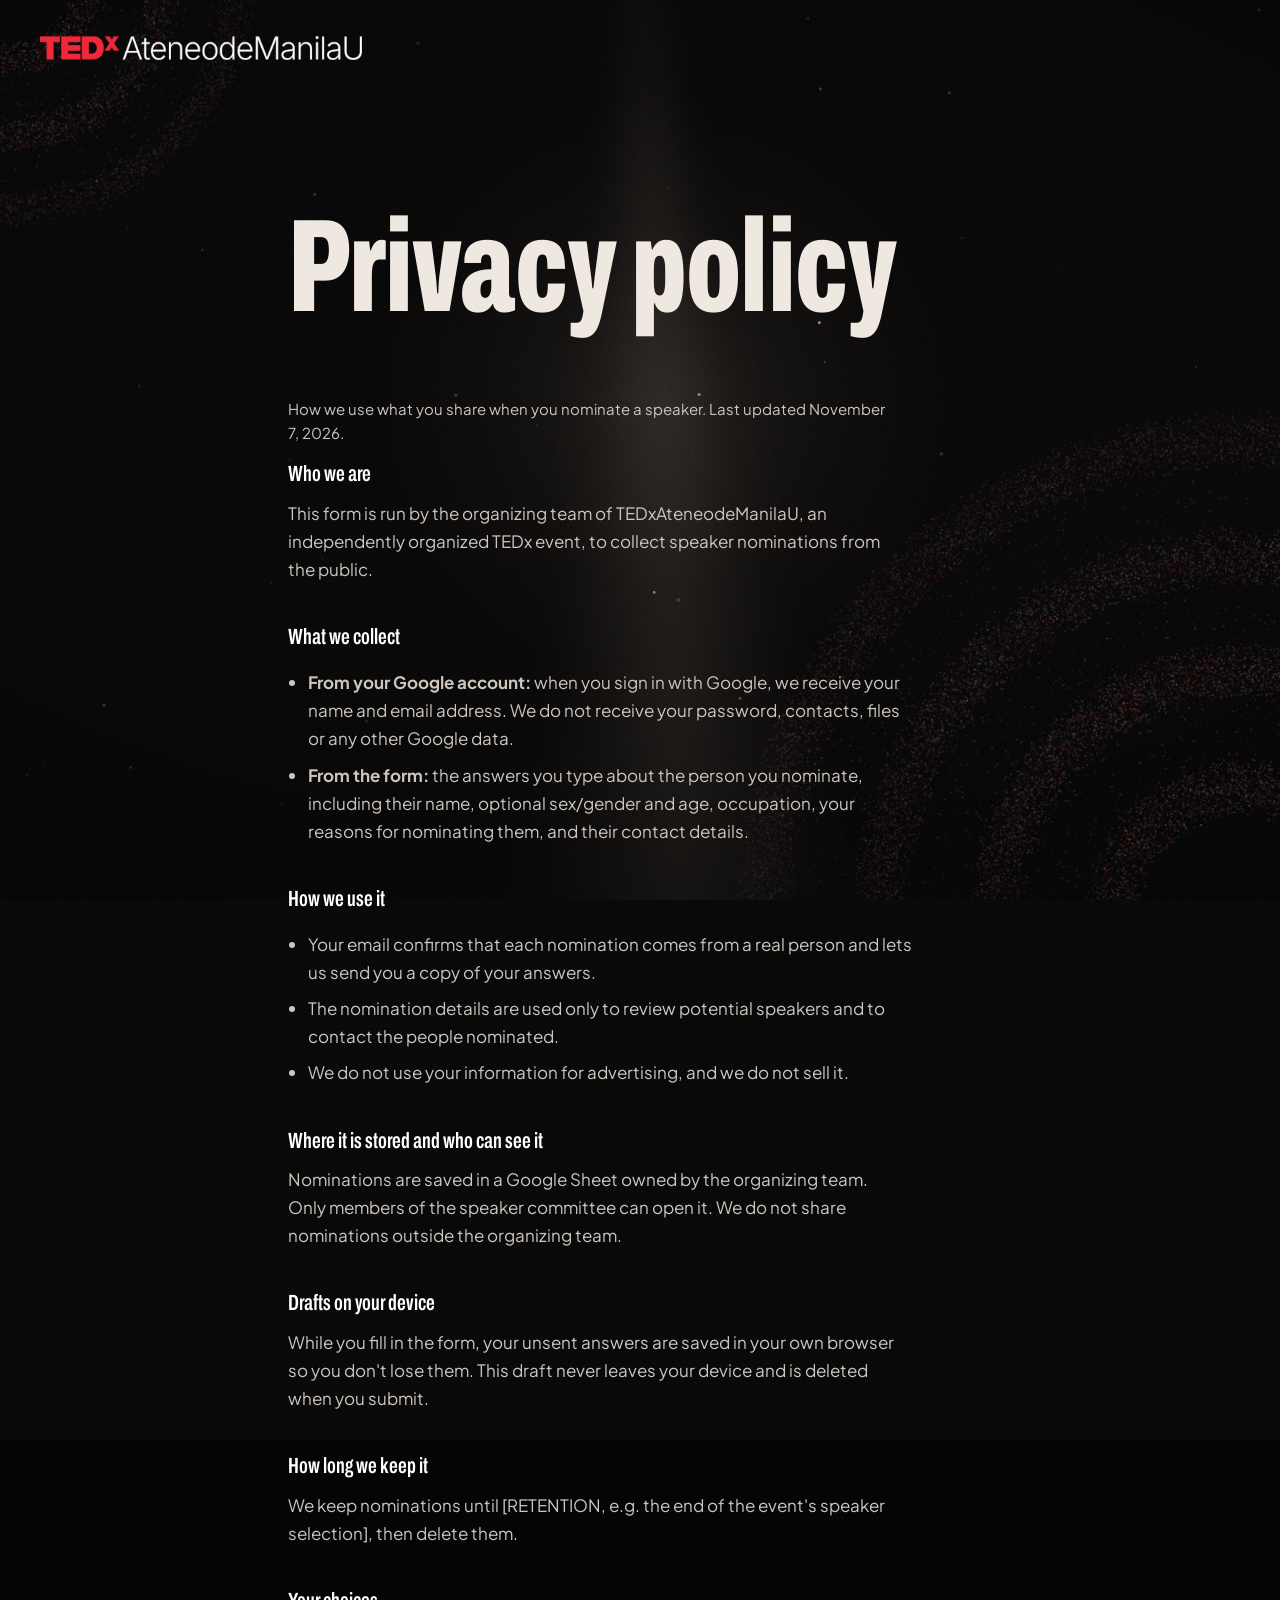
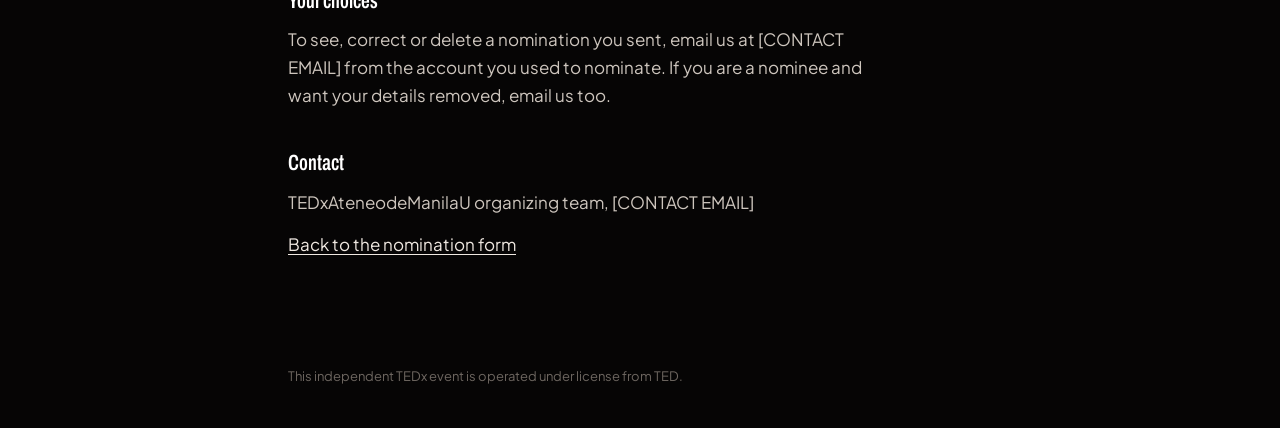
==== commit 515689d6: "Update privacy.html" ====
--- a/privacy.html
+++ b/privacy.html
@@ -8,7 +8,7 @@
   <meta name="theme-color" content="#060505">
   <link rel="preconnect" href="https://fonts.googleapis.com">
   <link rel="preconnect" href="https://fonts.gstatic.com" crossorigin>
-  <link href="https://fonts.googleapis.com/css2?family=Archivo:wdth,wght@62..125,100..900&display=swap" rel="stylesheet">
+  <link href="https://fonts.googleapis.com/css2?family=Archivo:wdth,wght@62..125,100..900&family=Plus+Jakarta+Sans:wght@300..700&display=swap" rel="stylesheet">
   <link rel="stylesheet" href="styles.css">
   <script src="stage.js" defer></script>
 </head>
--- a/styles.css
+++ b/styles.css
@@ -14,7 +14,8 @@
   --field-line: rgba(239, 232, 225, .18);
   --err: #ff7f75;
 
-  --font: "Archivo", "Helvetica Neue", Arial, sans-serif;
+  --font: "Plus Jakarta Sans", "Helvetica Neue", Arial, sans-serif;        /* body text */
+  --display: "Archivo", "Helvetica Neue", Arial, sans-serif;                 /* headlines */
   --column: 44rem;
   --gutter: clamp(20px, 5vw, 40px);
 }
@@ -36,7 +37,6 @@
   font-family: var(--font);
   font-size: 17px;
   line-height: 1.65;
-  font-variation-settings: "wdth" 100;
   -webkit-font-smoothing: antialiased;
   -moz-osx-font-smoothing: grayscale;
 }
@@ -226,6 +226,7 @@
 
 .marquee {
   margin: 0 0 clamp(48px, 8vh, 80px);
+  font-family: var(--display);
   font-size: clamp(60px, 13vw, 132px);
   font-weight: 800;
   font-variation-settings: "wdth" 62;
@@ -243,6 +244,7 @@
   align-items: baseline;
 }
 .defs dt {
+  font-family: var(--display);
   font-size: 30px;
   font-weight: 900;
   font-variation-settings: "wdth" 80;
@@ -261,6 +263,7 @@
 .hook {
   margin: 0 0 26px;
   font-size: clamp(28px, 4.6vw, 46px);
+  font-family: var(--display);
   font-weight: 300;
   font-variation-settings: "wdth" 118;
   line-height: 1.16;
@@ -331,6 +334,7 @@
 .panel h2,
 .form-head h2 {
   margin: 0 0 18px;
+  font-family: var(--display);
   font-size: clamp(44px, 8vw, 72px);
   font-weight: 800;
   font-variation-settings: "wdth" 62;
@@ -359,7 +363,14 @@
   50%      { opacity: 1;   transform: scale(1); }
 }
 
-.gsi { margin-top: 28px; min-height: 44px; }
+/* Google's sign-in button lives in an iframe. On a dark page the browser paints a white box
+   behind it unless the iframe's colour scheme matches, so keep this container "light". */
+.gsi {
+  margin-top: 28px;
+  min-height: 44px;
+  color-scheme: light;
+}
+.gsi iframe { color-scheme: light; background: transparent !important; }
 
 .account {
   display: flex;
@@ -512,7 +523,6 @@
   margin: 40px 0 10px;
   font-size: 22px;
   font-weight: 600;
-  font-variation-settings: "wdth" 100;
   line-height: 1.3;
   color: #fff;
 }
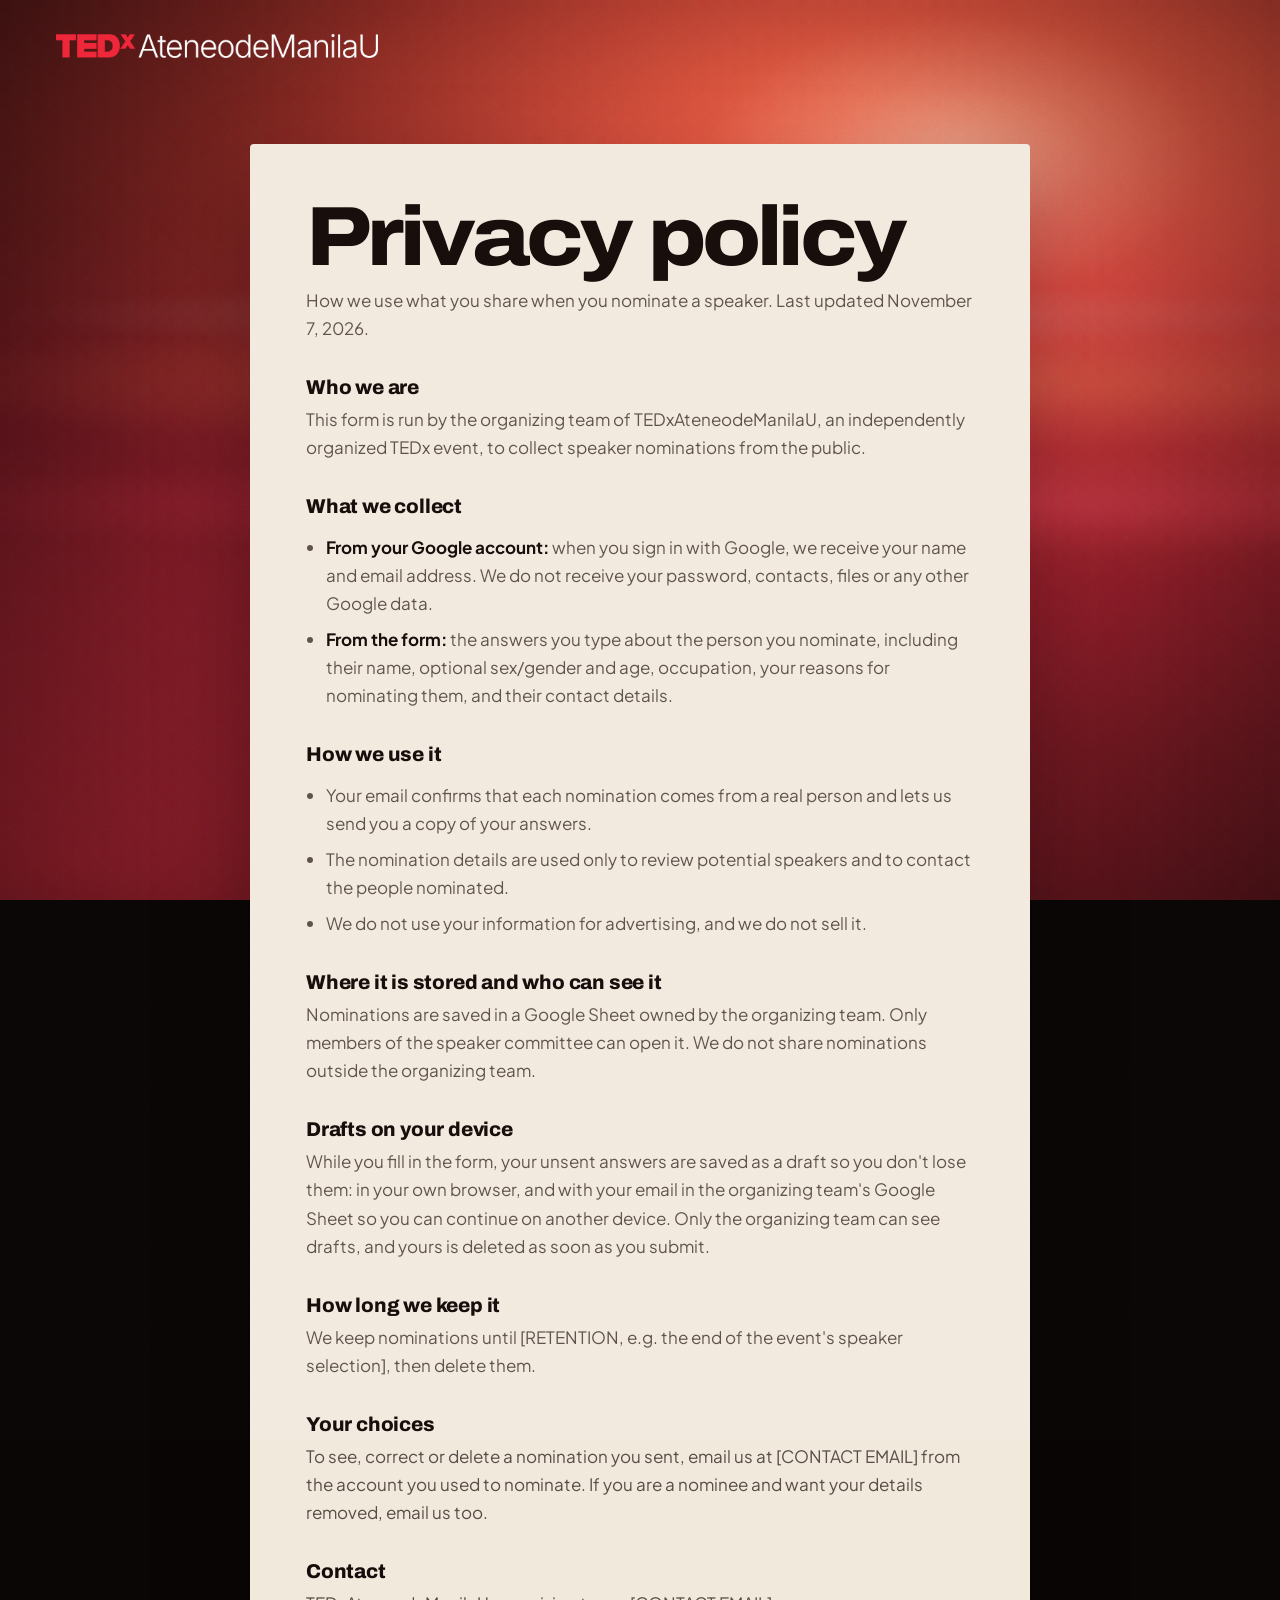
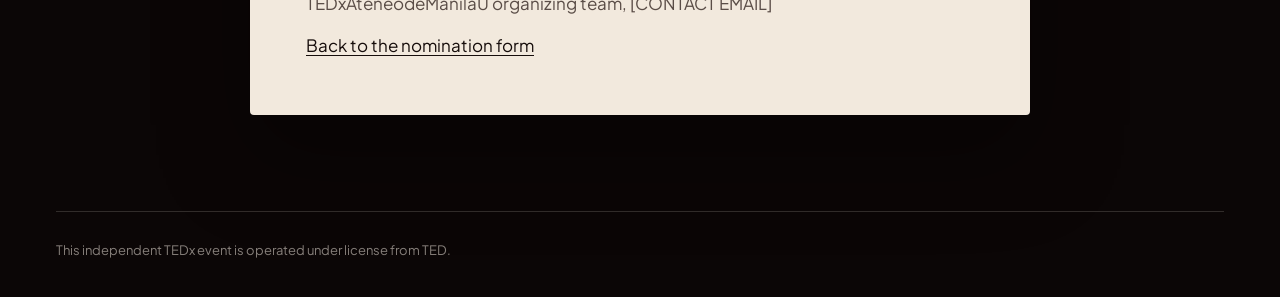
==== commit bc26d011: "Add files via upload" ====
--- a/privacy.html
+++ b/privacy.html
@@ -5,7 +5,7 @@
   <meta name="viewport" content="width=device-width, initial-scale=1, viewport-fit=cover">
   <title>Privacy policy, TEDxAteneodeManilaU Speaker Nominations</title>
   <meta name="description" content="How the TEDxAteneodeManilaU speaker nomination form uses your information.">
-  <meta name="theme-color" content="#060505">
+  <meta name="theme-color" content="#0b0606">
   <link rel="preconnect" href="https://fonts.googleapis.com">
   <link rel="preconnect" href="https://fonts.gstatic.com" crossorigin>
   <link href="https://fonts.googleapis.com/css2?family=Archivo:wdth,wght@62..125,100..900&family=Plus+Jakarta+Sans:wght@300..700&display=swap" rel="stylesheet">
@@ -13,12 +13,7 @@
   <script src="stage.js" defer></script>
 </head>
 <body>
-  <div class="stage" aria-hidden="true">
-    <canvas id="stageCanvas"></canvas>
-    <div class="beam"></div>
-    <div class="spot" id="spot"></div>
-    <div class="vignette"></div>
-  </div>
+  <canvas class="field" id="field" aria-hidden="true"></canvas>
   <div class="grain" aria-hidden="true"></div>
 
   <header class="masthead">
@@ -27,9 +22,10 @@
     </a>
   </header>
 
-  <main class="theater">
-    <article class="panel policy">
-      <h1 class="marquee">Privacy policy</h1>
+  <main>
+   <div class="flow">
+    <article class="sheet policy">
+      <h1>Privacy policy</h1>
       <p class="policy-updated">How we use what you share when you nominate a speaker. Last updated November 7, 2026.</p>
 
       <h2>Who we are</h2>
@@ -52,7 +48,7 @@
       <p>Nominations are saved in a Google Sheet owned by the organizing team. Only members of the speaker committee can open it. We do not share nominations outside the organizing team.</p>
 
       <h2>Drafts on your device</h2>
-      <p>While you fill in the form, your unsent answers are saved in your own browser so you don't lose them. This draft never leaves your device and is deleted when you submit.</p>
+      <p>While you fill in the form, your unsent answers are saved as a draft so you don't lose them: in your own browser, and with your email in the organizing team's Google Sheet so you can continue on another device. Only the organizing team can see drafts, and yours is deleted as soon as you submit.</p>
 
       <h2>How long we keep it</h2>
       <p>We keep nominations until [RETENTION, e.g. the end of the event's speaker selection], then delete them.</p>
@@ -65,6 +61,7 @@
 
       <p><a href="./">Back to the nomination form</a></p>
     </article>
+   </div>
   </main>
 
   <footer class="foot">
--- a/styles.css
+++ b/styles.css
@@ -1,29 +1,31 @@
 /* TEDxAteneodeManilaU Speaker Nominations
-   Dark stage: one warm spotlight, dust, grain and slow rings. Everything else stays quiet. */
+   Poster direction: a living red-orange gradient field with heavy grain, the striped sphere,
+   oversized extended type, and cream paper for anything people read closely. */
 
 :root {
-  --house: #060505;        /* the dark auditorium */
-  --paper: #efe8e1;        /* main text, warm like stage light on paper */
-  --soft: #cdc5bd;         /* body text */
-  --program: #9d948c;      /* secondary text */
-  --dim: #6d6660;          /* least important text */
-  --red: #ee2436;          /* TEDx brand red, sampled from the logo */
-  --red-hover: #ff3a4b;
-  --lamp: 255, 231, 204;   /* spotlight colour as RGB */
-  --line: rgba(239, 232, 225, .12);
-  --field-line: rgba(239, 232, 225, .18);
-  --err: #ff7f75;
-
-  --font: "Plus Jakarta Sans", "Helvetica Neue", Arial, sans-serif;        /* body text */
-  --display: "Archivo", "Helvetica Neue", Arial, sans-serif;                 /* headlines */
-  --column: 44rem;
-  --gutter: clamp(20px, 5vw, 40px);
+  --ink: #0b0606;            /* warm black */
+  --ember: #ee2436;          /* TEDx red, from the logo */
+  --flare: #ff5b1f;          /* hot orange */
+  --wine: #4f0910;           /* deep red shadow */
+  --paper: #f2e9dd;          /* cream poster paper */
+  --paper-ink: #160d0b;      /* text on paper */
+  --paper-soft: #5a4d47;     /* secondary text on paper */
+  --paper-line: rgba(22, 13, 11, .18);
+  --cream: #f6eee4;          /* text on the gradient */
+  --cream-soft: rgba(246, 238, 228, .78);
+  --cream-dim: rgba(246, 238, 228, .52);
+  --err-paper: #b4121a;
+  --err-chip: #ffd2c9;
+
+  --display: "Archivo", "Helvetica Neue", Arial, sans-serif;
+  --body: "Plus Jakarta Sans", "Helvetica Neue", Arial, sans-serif;
+  --gutter: clamp(20px, 5vw, 56px);
 }
 
 * { box-sizing: border-box; }
 
 html {
-  background: var(--house);
+  background: var(--ink);
   color-scheme: dark;
   -webkit-text-size-adjust: 100%;
 }
@@ -32,9 +34,9 @@
 body {
   margin: 0;
   min-height: 100svh;
-  background: var(--house);
-  color: var(--paper);
-  font-family: var(--font);
+  background: var(--ink);
+  color: var(--cream);
+  font-family: var(--body);
   font-size: 17px;
   line-height: 1.65;
   -webkit-font-smoothing: antialiased;
@@ -42,134 +44,57 @@
 }
 
 [hidden] { display: none !important; }
-::selection { background: var(--red); color: #fff; }
-
-/* ---------------------------------------------------------------- Stage */
-
-.stage {
+::selection { background: var(--flare); color: var(--ink); }
+
+/* ------------------------------------------------------------- Gradient field + grain */
+
+.field {
   position: fixed;
   inset: 0;
   z-index: 0;
-  overflow: hidden;
-  pointer-events: none;
-}
-#stageCanvas { position: absolute; inset: 0; width: 100%; height: 100%; }
-
-/* The overhead light, swaying slowly like a rig that was just set */
-.beam {
-  position: absolute;
-  top: -8vh;
-  left: 50%;
-  width: 160vmax;
-  height: 140vh;
-  transform: translateX(-50%) rotate(-2.5deg);
-  transform-origin: 50% 0;
-  background: conic-gradient(from 180deg at 50% 0%,
-    rgba(var(--lamp), .085) 0deg,
-    rgba(var(--lamp), .035) 5deg,
-    transparent 10deg,
-    transparent 350deg,
-    rgba(var(--lamp), .035) 355deg,
-    rgba(var(--lamp), .085) 360deg);
-  filter: blur(22px);
-  animation: sway 18s ease-in-out infinite alternate;
-}
-@keyframes sway {
-  to { transform: translateX(-50%) rotate(2.5deg); }
-}
-
-/* The follow spot; stage.js moves it */
-.spot {
-  position: absolute;
-  inset: 0;
-  background: radial-gradient(34vmax circle at var(--sx, 50%) var(--sy, 45%),
-    rgba(var(--lamp), .085),
-    rgba(var(--lamp), .025) 42%,
-    transparent 72%);
-}
-
-.vignette {
-  position: absolute;
-  inset: 0;
-  background: radial-gradient(ellipse 115% 85% at 50% 42%, transparent 45%, rgba(0, 0, 0, .78) 100%);
-}
-
-/* Film grain over everything, including the opening */
+  width: 100%;
+  height: 100%;
+  display: block;
+}
+
 .grain {
   position: fixed;
   inset: -60%;
-  z-index: 60;
+  z-index: 40;
   pointer-events: none;
-  opacity: .07;
-  background-image: url("data:image/svg+xml,%3Csvg xmlns='http://www.w3.org/2000/svg' width='220' height='220'%3E%3Cfilter id='n'%3E%3CfeTurbulence type='fractalNoise' baseFrequency='.85' numOctaves='2' stitchTiles='stitch'/%3E%3CfeColorMatrix values='0 0 0 0 1 0 0 0 0 1 0 0 0 0 1 0 0 0 .6 0'/%3E%3C/filter%3E%3Crect width='100%25' height='100%25' filter='url(%23n)'/%3E%3C/svg%3E");
-  animation: grain .9s steps(5) infinite;
+  opacity: .16;
+  mix-blend-mode: overlay;
+  background-image: url("data:image/svg+xml,%3Csvg xmlns='http://www.w3.org/2000/svg' width='240' height='240'%3E%3Cfilter id='n'%3E%3CfeTurbulence type='fractalNoise' baseFrequency='.9' numOctaves='2' stitchTiles='stitch'/%3E%3CfeColorMatrix values='0 0 0 0 1 0 0 0 0 1 0 0 0 0 1 0 0 0 .9 0'/%3E%3C/filter%3E%3Crect width='100%25' height='100%25' filter='url(%23n)'/%3E%3C/svg%3E");
+  animation: grain .8s steps(4) infinite;
 }
 @keyframes grain {
   0%   { transform: translate(0, 0); }
-  20%  { transform: translate(-4%, 3%); }
-  40%  { transform: translate(3%, -4%); }
-  60%  { transform: translate(-3%, -2%); }
-  80%  { transform: translate(4%, 4%); }
+  25%  { transform: translate(-3%, 2%); }
+  50%  { transform: translate(2%, -3%); }
+  75%  { transform: translate(-2%, -2%); }
   100% { transform: translate(0, 0); }
 }
 
-/* -------------------------------------------------------------- Opening */
+/* ------------------------------------------------------------- Opening */
 
 .opening {
   position: fixed;
   inset: 0;
-  z-index: 50;
-  display: grid;
-  place-items: center;
-  background: var(--house);
+  z-index: 60;
+  background: var(--ink);
   transition: opacity 1s ease;
 }
 .opening.is-done { opacity: 0; pointer-events: none; }
-
-.opening-light {
+.opening-canvas { position: absolute; inset: 0; width: 100%; height: 100%; display: block; }
+.opening-logo {
   position: absolute;
-  inset: 0;
-  background: radial-gradient(circle at 50% 47%,
-    rgba(var(--lamp), .17),
-    rgba(var(--lamp), .055) 24%,
-    transparent 50%);
-  opacity: 0;
-  animation: lamp-on 1.8s .25s ease-out forwards;
-}
-@keyframes lamp-on {
-  0%   { opacity: 0; }
-  18%  { opacity: .7; }
-  24%  { opacity: .15; }
-  34%  { opacity: .85; }
-  40%  { opacity: .45; }
-  100% { opacity: 1; }
-}
-
-.opening-inner {
-  position: relative;
-  display: flex;
-  flex-direction: column;
-  align-items: center;
-  gap: 26px;
-  padding: 0 24px;
-}
-.opening-logo {
-  width: min(64vw, 400px);
+  top: 50%;
+  left: 50%;
+  width: min(66vw, 420px);
   height: auto;
-  opacity: 0;
-  filter: blur(12px);
-  animation: come-into-focus 1.5s .9s cubic-bezier(.2, .6, .2, 1) forwards;
-}
-@keyframes come-into-focus {
-  to { opacity: 1; filter: blur(0); }
-}
-.opening-line {
-  margin: 0;
-  font-size: 15px;
-  letter-spacing: .06em;
-  color: var(--program);
-  opacity: 0;
-  animation: fade-in 1s 1.9s ease forwards;
+  transform: translate(-50%, -50%) scale(calc(.96 + var(--logo, 0) * .04));
+  opacity: var(--logo, 0);
+  filter: blur(calc((1 - var(--logo, 0)) * 10px));
 }
 .opening-skip {
   position: absolute;
@@ -179,139 +104,187 @@
   margin: 0;
   text-align: center;
   font-size: 13px;
-  color: var(--dim);
+  color: var(--cream-dim);
   opacity: 0;
-  animation: fade-in .8s 1.4s ease forwards;
+  animation: fade-in .8s 1s ease forwards;
 }
 @keyframes fade-in { to { opacity: 1; } }
 
-/* ------------------------------------------------------------- Layout */
+/* The page waits behind the opening, then fades in */
+html.is-opening .masthead,
+html.is-opening main,
+html.is-opening .foot { opacity: 0; }
+.masthead, main, .foot { transition: opacity 1.2s ease .1s; }
+
+/* ------------------------------------------------------------- Masthead */
 
 .masthead {
-  position: relative;
-  z-index: 5;
-  padding: clamp(22px, 4vw, 36px) var(--gutter);
+  position: absolute;
+  top: 0;
+  left: 0;
+  right: 0;
+  z-index: 10;
+  display: flex;
+  align-items: center;
+  justify-content: space-between;
+  gap: 16px;
+  padding: clamp(20px, 3.4vw, 34px) var(--gutter);
 }
 .brand { display: inline-block; line-height: 0; border-radius: 2px; }
-.brand img { height: clamp(18px, 2.4vw, 24px); width: auto; }
-.brand:focus-visible { outline: 2px solid var(--paper); outline-offset: 6px; }
-
-.theater {
-  position: relative;
-  z-index: 5;
-  width: min(100% - 2 * var(--gutter), var(--column));
-  margin: 0 auto;
-  padding: clamp(48px, 12vh, 140px) 0 clamp(64px, 12vh, 120px);
-}
-
-/* Scene changes fade like stage lights between scenes */
-.scene:not([hidden]) { animation: scene-in 1s cubic-bezier(.25, .6, .25, 1) both; }
+.brand img { height: clamp(18px, 2.2vw, 24px); width: auto; }
+.brand:focus-visible { outline: 2px solid var(--cream); outline-offset: 6px; }
+.masthead-meta { margin: 0; font-size: 14px; color: var(--cream-soft); text-align: right; }
+
+main { position: relative; z-index: 5; }
+
+/* Scene changes fade */
+.scene:not([hidden]) { animation: scene-in .8s cubic-bezier(.25, .6, .25, 1) both; }
 @keyframes scene-in {
-  from { opacity: 0; filter: blur(6px); }
-  to   { opacity: 1; filter: blur(0); }
+  from { opacity: 0; transform: translateY(14px); }
+  to   { opacity: 1; transform: none; }
 }
 .scene.is-leaving {
   opacity: 0;
-  filter: blur(6px);
-  transition: opacity .7s ease, filter .7s ease;
-}
-
-/* ------------------------------------------------------------- Introduction */
-
-.kicker {
-  margin: 0 0 12px;
-  font-size: 15px;
-  color: var(--program);
-}
-
-.marquee {
-  margin: 0 0 clamp(48px, 8vh, 80px);
-  font-family: var(--display);
-  font-size: clamp(60px, 13vw, 132px);
+  transform: translateY(-10px);
+  transition: opacity .6s ease, transform .6s ease;
+}
+
+/* ------------------------------------------------------------- Hero */
+
+.hero {
+  position: relative;
+  min-height: 100svh;
+  display: grid;
+  align-content: end;
+  padding: 140px var(--gutter) clamp(28px, 5vh, 56px);
+  overflow: hidden;
+}
+.orb {
+  position: absolute;
+  top: clamp(80px, 12vh, 140px);
+  right: 4vw;
+  width: min(62vmin, 640px);
+  height: min(62vmin, 640px);
+  pointer-events: none;
+  filter: blur(1.4px) saturate(1.1);
+}
+.hero-title {
+  position: relative;
+  z-index: 2;
+  margin: 0;
+  font-family: var(--display);
+  font-size: clamp(48px, 10.4vw, 188px);
   font-weight: 800;
-  font-variation-settings: "wdth" 62;
+  font-variation-settings: "wdth" 112;
   line-height: .86;
-  letter-spacing: -.005em;
-  color: var(--paper);
+  letter-spacing: -.045em;
+  color: var(--cream);
+}
+.hero-title span { position: relative; display: block; }
+/* A blurred orange echo smeared behind each line, like the motion-blur posters */
+.hero-title span::before {
+  content: attr(data-text);
+  position: absolute;
+  inset: 0;
+  z-index: -1;
+  color: var(--flare);
+  filter: blur(16px);
+  opacity: .7;
+  transform: translateX(-2%) scaleX(1.07);
+  transform-origin: left center;
+  animation: smear 7s ease-in-out infinite alternate;
+}
+@keyframes smear {
+  to { transform: translateX(2%) scaleX(1.12); opacity: .45; }
+}
+.hero-foot {
+  position: relative;
+  z-index: 2;
+  display: flex;
+  align-items: center;
+  justify-content: space-between;
+  gap: 18px 32px;
+  margin-top: clamp(28px, 5vh, 48px);
+  padding-top: 20px;
+  border-top: 1px solid var(--cream-dim);
+}
+.hero-note { margin: 0; max-width: 34ch; color: var(--cream-soft); }
+
+/* ------------------------------------------------------------- About (paper) */
+
+.paper {
+  background:
+    radial-gradient(110% 70% at 100% 0%, rgba(255, 91, 31, .32), transparent 55%),
+    radial-gradient(90% 60% at 0% 100%, rgba(238, 36, 54, .16), transparent 60%),
+    var(--paper);
+  color: var(--paper-ink);
+}
+.about { padding: clamp(64px, 11vw, 140px) var(--gutter); }
+.defs {
+  max-width: 1200px;
+  margin: 0 auto;
+  display: grid;
+  grid-template-columns: 1fr 1.35fr;
+  gap: clamp(40px, 6vw, 96px);
+}
+.defs dt {
+  margin: 0 0 18px;
+  font-family: var(--display);
+  font-size: clamp(52px, 7.4vw, 112px);
+  font-weight: 900;
+  font-variation-settings: "wdth" 112;
+  line-height: .86;
+  letter-spacing: -.045em;
+  color: var(--ember);
+}
+.defs dt sup { font-size: .46em; position: relative; top: -.12em; margin-left: 2px; }
+.defs dd { margin: 0; max-width: 46ch; font-size: 17px; line-height: 1.75; color: var(--paper-ink); }
+
+/* ------------------------------------------------------------- Invite */
+
+.invite {
+  max-width: 1300px;
+  margin: 0 auto;
+  padding: clamp(88px, 15vh, 180px) var(--gutter) clamp(72px, 12vh, 140px);
+}
+.hook {
+  margin: 0;
+  max-width: 15em;
+  font-family: var(--display);
+  font-size: clamp(34px, 5.8vw, 92px);
+  font-weight: 600;
+  font-variation-settings: "wdth" 118;
+  line-height: 1;
+  letter-spacing: -.04em;
+  color: var(--cream);
   text-wrap: balance;
 }
-
-.defs { margin: 0 0 clamp(56px, 9vh, 88px); display: grid; gap: 32px; }
-.defs > div {
-  display: grid;
-  grid-template-columns: 6.5rem 1fr;
-  gap: 0 28px;
-  align-items: baseline;
-}
-.defs dt {
-  font-family: var(--display);
-  font-size: 30px;
-  font-weight: 900;
-  font-variation-settings: "wdth" 80;
-  line-height: 1;
-  letter-spacing: -.035em;
-  color: var(--red);
-}
-.defs dt sup { font-size: .5em; position: relative; top: -.15em; margin-left: 1px; }
-.defs dd { margin: 0; color: var(--soft); max-width: 36rem; }
-
-.invite {
-  padding-top: clamp(40px, 7vh, 64px);
-  margin-bottom: 44px;
-  border-top: 1px solid var(--line);
-}
-.hook {
-  margin: 0 0 26px;
-  font-size: clamp(28px, 4.6vw, 46px);
-  font-family: var(--display);
-  font-weight: 300;
-  font-variation-settings: "wdth" 118;
-  line-height: 1.16;
-  letter-spacing: -.02em;
-  color: #fff;
-  text-wrap: balance;
-}
-.invite p:not(.hook) { margin: 0; color: var(--soft); max-width: 36rem; }
-
-.cta-row {
-  display: flex;
-  flex-wrap: wrap;
-  align-items: center;
-  gap: 16px 28px;
-}
-.deadline { margin: 0; font-size: 15px; color: var(--program); }
-
-/* ------------------------------------------------------------- Buttons */
+.invite-body { margin: 36px 0 40px; max-width: 46ch; font-size: 18px; color: var(--cream-soft); }
+.cta-row { display: flex; flex-wrap: wrap; align-items: center; gap: 16px 28px; }
+.deadline { margin: 0; font-size: 15px; color: var(--cream-soft); }
+
+/* ------------------------------------------------------------- Buttons and links */
 
 .btn {
   appearance: none;
   border: 0;
-  border-radius: 4px;
-  padding: 17px 30px;
+  border-radius: 999px;
+  padding: 18px 30px;
   font: inherit;
   font-size: 16px;
-  font-weight: 600;
+  font-weight: 700;
   line-height: 1;
-  color: #fff;
-  background: var(--red);
   cursor: pointer;
-  transition: background .25s ease, box-shadow .25s ease, transform .1s ease;
+  transition: background .25s ease, color .25s ease, transform .1s ease;
 }
 .btn:active { transform: translateY(1px); }
-.btn:focus-visible { outline: 2px solid #fff; outline-offset: 4px; }
-.btn:disabled { opacity: .55; cursor: progress; box-shadow: none; }
-
-.btn.secondary {
-  padding: 16px 26px;
-  color: var(--paper);
-  background: transparent;
-  border: 1px solid rgba(239, 232, 225, .35);
-}
-
-/* Hover effects only where there is a real pointer, so taps on phones don't leave buttons lit */
+.btn:disabled { opacity: .55; cursor: progress; }
+.btn-paper { background: var(--paper); color: var(--paper-ink); }
+.btn-ink { background: var(--ink); color: var(--paper); }
+.btn-paper:focus-visible { outline: 2px solid var(--cream); outline-offset: 4px; }
+.btn-ink:focus-visible { outline: 2px solid var(--ink); outline-offset: 4px; }
 @media (hover: hover) {
-  .btn:hover { background: var(--red-hover); box-shadow: 0 0 40px rgba(238, 36, 54, .35); }
-  .btn.secondary:hover { background: var(--paper); color: var(--house); box-shadow: none; }
+  .btn-paper:hover, .btn-ink:hover { background: var(--ember); color: #fff; }
 }
 
 .link {
@@ -320,57 +293,76 @@
   border: 0;
   background: none;
   font: inherit;
-  color: var(--paper);
+  color: inherit;
   text-decoration: underline;
-  text-decoration-color: rgba(239, 232, 225, .4);
+  text-decoration-color: currentColor;
+  text-decoration-thickness: 1px;
   text-underline-offset: 4px;
   cursor: pointer;
 }
-.link:hover { text-decoration-color: var(--paper); }
-.link:focus-visible { outline: 2px solid var(--paper); outline-offset: 3px; border-radius: 2px; }
-
-/* ------------------------------------------------------------- Panels */
-
-.panel h2,
-.form-head h2 {
-  margin: 0 0 18px;
-  font-family: var(--display);
-  font-size: clamp(44px, 8vw, 72px);
+.link:focus-visible { outline: 2px solid currentColor; outline-offset: 3px; border-radius: 2px; }
+
+/* ------------------------------------------------------------- After "Begin nomination" */
+
+.flow {
+  width: min(100% - 2 * var(--gutter), 920px);
+  margin: 0 auto;
+  padding: clamp(110px, 16vh, 170px) 0 72px;
+}
+#introScene:not([hidden]) + .flow { padding: 0; }
+
+.status {
+  display: flex;
+  align-items: center;
+  justify-content: center;
+  gap: 14px;
+  min-height: 40vh;
+  color: var(--cream-soft);
+}
+.pulse {
+  width: 12px;
+  height: 12px;
+  border-radius: 50%;
+  background: var(--cream);
+  animation: pulse 1.3s ease-in-out infinite;
+}
+@keyframes pulse {
+  0%, 100% { opacity: .3; transform: scale(.8); }
+  50%      { opacity: 1;  transform: scale(1); }
+}
+
+/* Cream paper sheets for sign-in, notices and the thank-you screen */
+.sheet {
+  position: relative;
+  max-width: 660px;
+  margin: 0 auto 24px;
+  padding: clamp(28px, 5vw, 56px);
+  background: var(--paper);
+  color: var(--paper-ink);
+  border-radius: 4px;
+  box-shadow: 0 40px 90px rgba(0, 0, 0, .35);
+}
+.sheet h2 {
+  margin: 0 0 16px;
+  font-family: var(--display);
+  font-size: clamp(34px, 5.4vw, 58px);
   font-weight: 800;
-  font-variation-settings: "wdth" 62;
-  line-height: .92;
-  color: var(--paper);
+  font-variation-settings: "wdth" 112;
+  line-height: .95;
+  letter-spacing: -.04em;
   text-wrap: balance;
 }
-.panel p { margin: 0 0 14px; color: var(--soft); max-width: 36rem; }
-.panel p:last-child { margin-bottom: 0; }
-
-.status {
-  display: flex;
-  align-items: center;
-  gap: 14px;
-  color: var(--program);
-}
-.pulse {
-  width: 10px;
-  height: 10px;
-  border-radius: 50%;
-  background: var(--red);
-  animation: pulse 1.4s ease-in-out infinite;
-}
-@keyframes pulse {
-  0%, 100% { opacity: .25; transform: scale(.8); }
-  50%      { opacity: 1;   transform: scale(1); }
-}
-
-/* Google's sign-in button lives in an iframe. On a dark page the browser paints a white box
-   behind it unless the iframe's colour scheme matches, so keep this container "light". */
-.gsi {
-  margin-top: 28px;
-  min-height: 44px;
-  color-scheme: light;
-}
+.sheet p { margin: 0 0 14px; color: var(--paper-soft); }
+.sheet p:last-child { margin-bottom: 0; }
+.sheet .field-error { color: var(--err-paper); background: none; padding: 0; }
+.sheet-kicker { margin: 0 0 10px !important; font-weight: 700; color: var(--ember) !important; }
+.gsi { margin-top: 26px; min-height: 44px; color-scheme: light; }
 .gsi iframe { color-scheme: light; background: transparent !important; }
+
+.done .ref { font-size: 15px; }
+.done .ref strong { color: var(--paper-ink); font-variant-numeric: tabular-nums; }
+.done .btn { margin-top: 18px; }
+.done:focus { outline: none; }
 
 .account {
   display: flex;
@@ -378,180 +370,259 @@
   align-items: baseline;
   justify-content: space-between;
   gap: 6px 20px;
-  margin-bottom: 40px;
-  padding-bottom: 16px;
-  border-bottom: 1px solid var(--line);
+  margin-bottom: 8px;
   font-size: 14px;
-  color: var(--program);
-}
-.account strong { font-weight: 500; color: var(--paper); overflow-wrap: anywhere; }
-
-.mine { margin-bottom: 48px; }
-.mine h3 { margin: 0 0 8px; font-size: 15px; font-weight: 500; color: var(--program); }
+  color: var(--cream-soft);
+}
+.account strong { color: var(--cream); font-weight: 600; overflow-wrap: anywhere; }
+
+.mine { max-width: 660px; margin: 40px auto 0; color: var(--cream-soft); }
+.mine h3 { margin: 0 0 8px; font-size: 14px; font-weight: 600; color: var(--cream-soft); }
 .mine ul { margin: 0; padding: 0; list-style: none; }
 .mine li {
   display: flex;
   flex-wrap: wrap;
   justify-content: space-between;
   gap: 2px 16px;
-  padding: 12px 0;
-  border-bottom: 1px solid var(--line);
-}
-.mine-name { font-weight: 500; color: var(--paper); }
-.mine-meta { font-size: 14px; color: var(--program); font-variant-numeric: tabular-nums; }
-
-/* ------------------------------------------------------------- Form */
-
-.form-head { margin-bottom: 12px; }
-.form-head p { margin: 0; color: var(--program); max-width: 36rem; }
-.req { color: var(--red); }
-
-.q { padding: 40px 0; border-bottom: 1px solid var(--line); }
-.q:last-child { border-bottom: 0; }
-.q-num { font-size: 13px; color: var(--dim); font-variant-numeric: tabular-nums; }
+  padding: 10px 0;
+  border-top: 1px solid rgba(246, 238, 228, .2);
+  font-size: 15px;
+}
+.mine-name { color: var(--cream); font-weight: 600; }
+.mine-meta { font-variant-numeric: tabular-nums; }
+
+/* ------------------------------------------------------------- One question at a time */
+
+.tf {
+  min-height: calc(100svh - 240px);
+  display: flex;
+  flex-direction: column;
+  justify-content: center;
+  padding-top: 12px;
+}
+.tf-progress {
+  position: fixed;
+  top: 0;
+  left: 0;
+  right: 0;
+  z-index: 30;
+  height: 5px;
+  background: rgba(246, 238, 228, .14);
+}
+.tf-progress-fill {
+  display: block;
+  width: 0;
+  height: 100%;
+  background: linear-gradient(90deg, var(--flare), var(--cream));
+  transition: width .55s cubic-bezier(.2, .7, .2, 1);
+}
+
+.q { display: none; position: relative; }
+.q:focus { outline: none; }
+.q.is-current { display: block; animation: q-in .55s cubic-bezier(.2, .7, .2, 1) both; }
+.q.is-current.from-above { animation-name: q-in-back; }
+@keyframes q-in      { from { opacity: 0; transform: translateY(32px); } }
+@keyframes q-in-back { from { opacity: 0; transform: translateY(-32px); } }
+
+.q-num {
+  display: inline-grid;
+  place-items: center;
+  min-width: 34px;
+  height: 34px;
+  margin-bottom: 18px;
+  padding: 0 10px;
+  border-radius: 999px;
+  background: var(--cream);
+  color: var(--paper-ink);
+  font-family: var(--display);
+  font-size: 15px;
+  font-weight: 800;
+}
 .q-label {
   display: block;
-  margin: 6px 0 6px;
-  font-size: 21px;
-  font-weight: 500;
-  line-height: 1.35;
-  color: #fff;
-  max-width: 38rem;
-}
-.q-desc { margin: 0 0 16px; font-size: 15px; color: var(--program); }
-
-input, select, textarea {
+  max-width: 24em;
+  margin: 0;
+  font-family: var(--display);
+  font-size: clamp(24px, 3.3vw, 40px);
+  font-weight: 700;
+  line-height: 1.16;
+  letter-spacing: -.02em;
+  color: var(--cream);
+}
+.req { color: var(--cream-dim); }
+.q-desc { margin: 12px 0 0; max-width: 46ch; font-size: 16px; color: var(--cream-soft); }
+
+.q input,
+.q textarea {
   display: block;
   width: 100%;
-  margin-top: 14px;
-  padding: 14px 16px;
+  margin-top: 26px;
+  padding: 18px 20px;
+  font: inherit;
+  font-size: 20px;
+  line-height: 1.5;
+  color: var(--paper-ink);
+  background: var(--paper);
+  border: 0;
+  border-radius: 6px;
+  transition: box-shadow .2s ease;
+}
+.q textarea { min-height: 150px; resize: vertical; font-size: 18px; line-height: 1.65; }
+.q textarea.long { min-height: 240px; }
+.q input::placeholder, .q textarea::placeholder { color: #8d8079; }
+.q input:focus, .q textarea:focus {
+  outline: none;
+  box-shadow: 0 0 0 3px var(--ink), 0 0 0 6px var(--cream);
+}
+.q.invalid input, .q.invalid textarea { box-shadow: 0 0 0 3px var(--err-chip); }
+.q input:-webkit-autofill { -webkit-text-fill-color: var(--paper-ink); box-shadow: 0 0 0 100px var(--paper) inset; }
+
+/* Dropdown questions become lettered choices; the real select stays hidden and in sync */
+.q select.choice-source { position: absolute; width: 1px; height: 1px; opacity: 0; pointer-events: none; }
+.choices { display: grid; gap: 10px; max-width: 460px; margin-top: 26px; }
+.choice {
+  display: flex;
+  align-items: center;
+  gap: 14px;
+  width: 100%;
+  padding: 13px 16px;
   font: inherit;
   font-size: 17px;
-  color: var(--paper);
-  background: rgba(255, 255, 255, .035);
-  border: 1px solid var(--field-line);
+  font-weight: 500;
+  text-align: left;
+  color: var(--cream);
+  background: rgba(11, 6, 6, .28);
+  border: 1.5px solid rgba(246, 238, 228, .5);
+  border-radius: 6px;
+  cursor: pointer;
+  transition: background .2s ease, color .2s ease, border-color .2s ease;
+}
+.choice-key {
+  display: grid;
+  place-items: center;
+  flex: none;
+  width: 26px;
+  height: 26px;
+  border: 1.5px solid currentColor;
   border-radius: 4px;
-  transition: border-color .2s ease, background .2s ease, box-shadow .2s ease;
-}
-.q-desc + input, .q-desc + select, .q-desc + textarea { margin-top: 0; }
-textarea { min-height: 150px; resize: vertical; line-height: 1.6; }
-input::placeholder, textarea::placeholder { color: #6f6862; }
-input:hover, select:hover, textarea:hover { border-color: rgba(239, 232, 225, .3); }
-input:focus, select:focus, textarea:focus {
-  outline: none;
-  border-color: rgba(var(--lamp), .7);
-  background: rgba(255, 255, 255, .06);
-  box-shadow: 0 0 0 4px rgba(238, 36, 54, .22);
-}
-select {
-  appearance: none;
-  padding-right: 44px;
-  background-image: url("data:image/svg+xml,%3Csvg xmlns='http://www.w3.org/2000/svg' width='12' height='8' viewBox='0 0 12 8'%3E%3Cpath d='M1 1l5 5 5-5' fill='none' stroke='%23efe8e1' stroke-width='1.5'/%3E%3C/svg%3E");
-  background-repeat: no-repeat;
-  background-position: right 16px center;
-  cursor: pointer;
-}
-option { background: #141010; color: var(--paper); }
-input:-webkit-autofill,
-textarea:-webkit-autofill {
-  -webkit-text-fill-color: var(--paper);
-  box-shadow: 0 0 0 100px #141010 inset;
-  caret-color: var(--paper);
-}
-.invalid input, .invalid select, .invalid textarea { border-color: var(--err); }
-
-.counter {
-  margin: 8px 0 0;
-  text-align: right;
+  font-family: var(--display);
   font-size: 13px;
-  color: var(--program);
-  font-variant-numeric: tabular-nums;
-}
-.counter.over { color: var(--err); font-weight: 600; }
-.field-error { margin: 8px 0 0; font-size: 14px; color: var(--err); }
-.field-error:empty { display: none; }
-
-.reauth {
-  margin: 8px 0 32px;
-  padding: 18px 20px;
-  border: 1px solid rgba(238, 36, 54, .55);
+  font-weight: 700;
+}
+.choice.is-selected { background: var(--paper); color: var(--paper-ink); border-color: var(--paper); }
+.choice:focus-visible { outline: 2px solid var(--cream); outline-offset: 3px; }
+@media (hover: hover) {
+  .choice:not(.is-selected):hover { background: rgba(246, 238, 228, .14); }
+}
+.q input.other { margin-top: 12px; max-width: 460px; font-size: 18px; }
+
+.counter { margin: 10px 0 0; text-align: right; font-size: 14px; color: var(--cream-soft); font-variant-numeric: tabular-nums; }
+.counter.over { color: var(--err-chip); font-weight: 700; }
+
+.field-error,
+.form-error {
+  display: inline-block;
+  margin: 14px 0 0;
+  padding: 8px 12px;
+  font-size: 14px;
+  font-weight: 600;
+  color: var(--err-chip);
+  background: rgba(11, 6, 6, .72);
   border-radius: 4px;
-  background: rgba(238, 36, 54, .07);
-}
-.reauth p { margin: 0; color: var(--soft); }
-.reauth strong { color: #fff; font-weight: 600; }
-.reauth .gsi { margin-top: 16px; }
-
-.actions {
+}
+.field-error:empty, .form-error:empty { display: none; }
+
+.tf-nav { margin-top: 30px; display: grid; gap: 18px; }
+.tf-actions { display: flex; flex-wrap: wrap; align-items: center; gap: 12px 18px; }
+.tf-hint { font-size: 13px; color: var(--cream-dim); }
+.tf-hint kbd { font-family: inherit; font-weight: 700; color: var(--cream-soft); }
+.tf-meta {
   display: flex;
   flex-wrap: wrap;
   align-items: center;
-  gap: 14px 24px;
-  padding-top: 36px;
-  border-top: 1px solid var(--line);
-}
-.draft-status { margin: 0; font-size: 14px; color: var(--program); }
-.form-error { margin: 18px 0 0; color: var(--err); font-weight: 500; }
-.form-error:empty { display: none; }
-
-/* ------------------------------------------------------------- Done */
-
-.done:focus { outline: none; }
-.done h2 { margin-bottom: 22px; }
-.ref { font-size: 15px; color: var(--program) !important; }
-.ref strong { color: var(--paper); font-weight: 600; font-variant-numeric: tabular-nums; }
-.done .btn { margin-top: 20px; }
+  gap: 8px 22px;
+  font-size: 14px;
+  color: var(--cream-soft);
+}
+.tf-count { font-variant-numeric: tabular-nums; }
+.draft-status { color: var(--cream-dim); }
+
+.reauth {
+  margin-top: 26px;
+  padding: 18px 20px;
+  background: var(--paper);
+  color: var(--paper-ink);
+  border-radius: 6px;
+}
+.reauth p { margin: 0; }
 
 /* ------------------------------------------------------------- Footer */
 
 .foot {
   position: relative;
   z-index: 5;
-  width: min(100% - 2 * var(--gutter), var(--column));
+  width: min(100% - 2 * var(--gutter), 1300px);
   margin: 0 auto;
-  padding: 0 0 max(40px, env(safe-area-inset-bottom));
+  padding: 28px 0 max(36px, env(safe-area-inset-bottom));
+  border-top: 1px solid rgba(246, 238, 228, .16);
   font-size: 13px;
-  color: var(--dim);
+  color: var(--cream-dim);
 }
 .foot p { margin: 0; }
-.foot a { color: var(--program); text-underline-offset: 3px; }
-.foot a:hover { color: var(--paper); }
+.foot a { color: var(--cream-soft); text-underline-offset: 3px; }
 
 /* ------------------------------------------------------------- Privacy page */
 
+.policy { max-width: 780px; }
+.policy h1 {
+  margin: 0 0 10px;
+  font-family: var(--display);
+  font-size: clamp(42px, 7vw, 84px);
+  font-weight: 800;
+  font-variation-settings: "wdth" 112;
+  line-height: .9;
+  letter-spacing: -.045em;
+}
 .policy h2 {
-  margin: 40px 0 10px;
-  font-size: 22px;
-  font-weight: 600;
-  line-height: 1.3;
-  color: #fff;
-}
-.policy h2:first-of-type { margin-top: 0; }
-.policy p, .policy li { color: var(--soft); max-width: 38rem; }
+  margin: 36px 0 8px;
+  font-size: 20px;
+  font-variation-settings: "wdth" 100;
+  letter-spacing: -.01em;
+}
+.policy p, .policy li { color: var(--paper-soft); max-width: 62ch; }
 .policy ul { padding-left: 20px; }
 .policy li { margin-bottom: 8px; }
-.policy a { color: var(--paper); text-underline-offset: 3px; }
-.policy-updated { margin: 0 0 48px; font-size: 15px; color: var(--program); }
+.policy strong { color: var(--paper-ink); }
+.policy a { color: var(--paper-ink); text-underline-offset: 3px; }
+.policy-updated { margin-bottom: 36px !important; }
 
 /* ------------------------------------------------------------- Small screens */
 
+@media (max-width: 760px) {
+  .orb { top: 9vh; right: -16vw; width: 96vw; height: 96vw; }
+  .hero { padding-top: 110px; }
+  .hero-foot { flex-direction: column; align-items: stretch; }
+  .defs { grid-template-columns: 1fr; }
+  .masthead-meta { display: none; }
+}
 @media (max-width: 600px) {
   body { font-size: 16px; }
-  .defs > div { grid-template-columns: 1fr; }
-  .defs dt { margin-bottom: 10px; font-size: 26px; }
-  .q { padding: 32px 0; }
-  .q-label { font-size: 19px; }
   .btn { width: 100%; }
-  .cta-row, .actions { flex-direction: column; align-items: stretch; }
-  .deadline, .draft-status { text-align: center; }
+  .cta-row { flex-direction: column; align-items: stretch; }
+  .deadline { text-align: center; }
+  .q input, .q textarea { font-size: 17px; }
+  .tf-actions .btn { width: auto; flex: 1; }
+}
+@media (hover: none) {
+  .tf-hint { display: none; }
 }
 
 /* ------------------------------------------------------------- Reduced motion */
 
 @media (prefers-reduced-motion: reduce) {
-  .beam, .grain, .pulse { animation: none; }
-  .scene:not([hidden]) { animation: none; }
+  .grain, .pulse, .hero-title span::before { animation: none; }
+  .scene:not([hidden]), .q.is-current { animation: none; }
   .scene.is-leaving { transition: none; }
   .opening { display: none; }
-  .btn { transition: none; }
-}
+  .tf-progress-fill { transition: none; }
+}
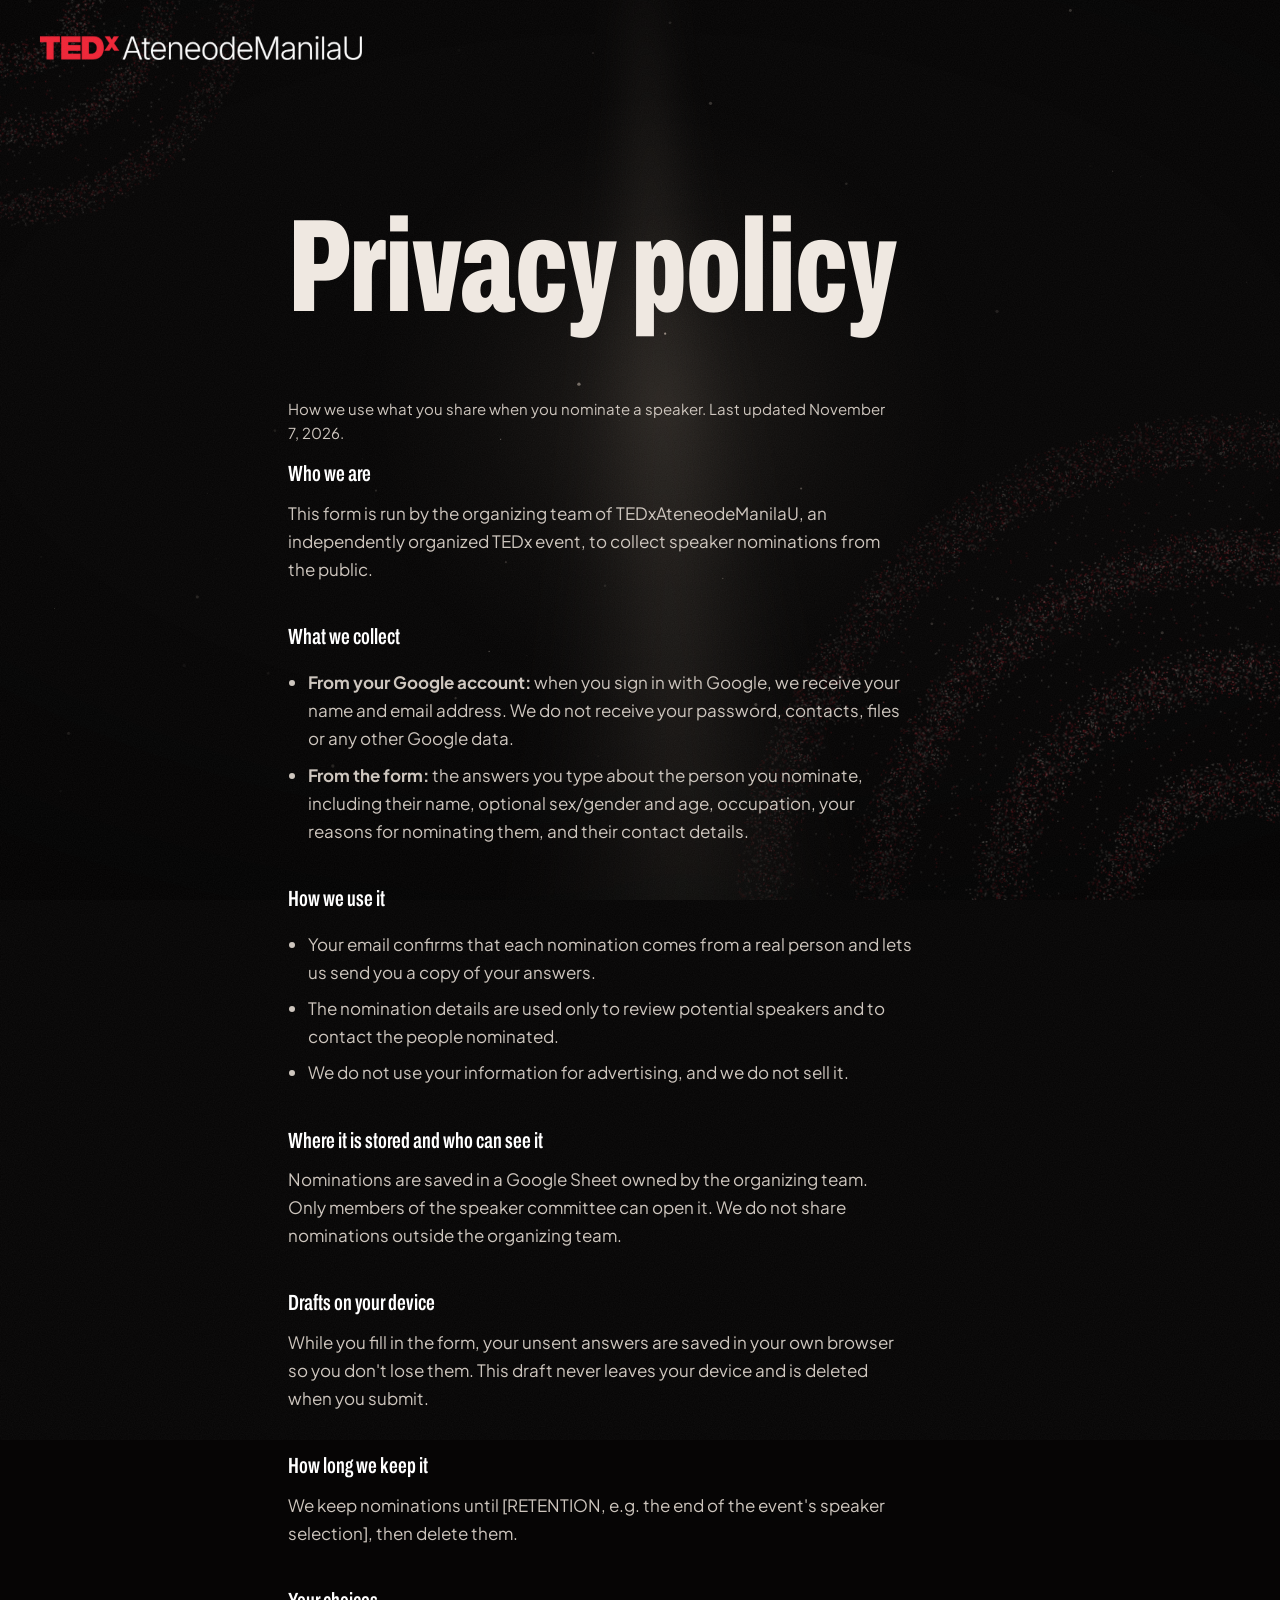
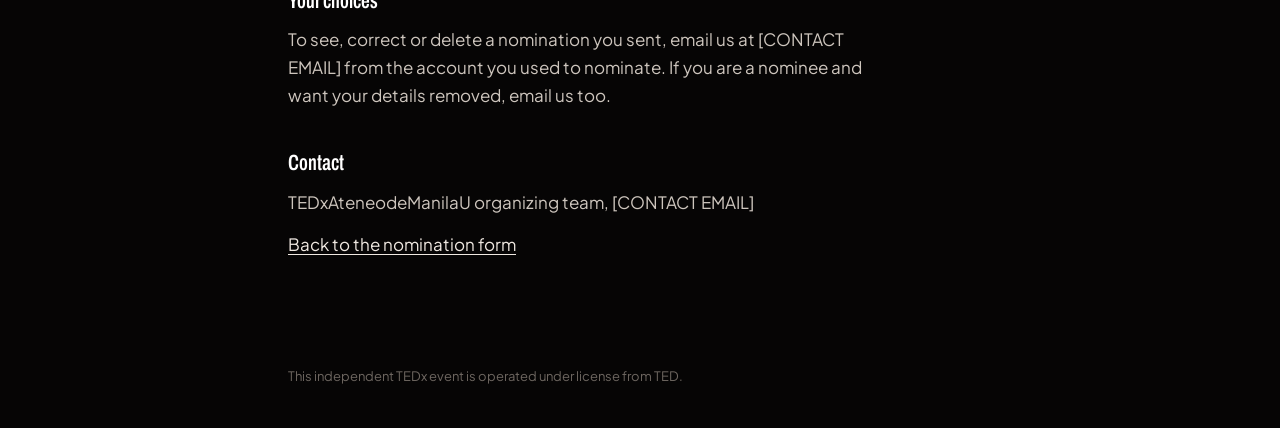
==== commit 879ae087: "Add files via upload" ====
--- a/privacy.html
+++ b/privacy.html
@@ -5,7 +5,7 @@
   <meta name="viewport" content="width=device-width, initial-scale=1, viewport-fit=cover">
   <title>Privacy policy, TEDxAteneodeManilaU Speaker Nominations</title>
   <meta name="description" content="How the TEDxAteneodeManilaU speaker nomination form uses your information.">
-  <meta name="theme-color" content="#0b0606">
+  <meta name="theme-color" content="#060505">
   <link rel="preconnect" href="https://fonts.googleapis.com">
   <link rel="preconnect" href="https://fonts.gstatic.com" crossorigin>
   <link href="https://fonts.googleapis.com/css2?family=Archivo:wdth,wght@62..125,100..900&family=Plus+Jakarta+Sans:wght@300..700&display=swap" rel="stylesheet">
@@ -13,7 +13,12 @@
   <script src="stage.js" defer></script>
 </head>
 <body>
-  <canvas class="field" id="field" aria-hidden="true"></canvas>
+  <div class="stage" aria-hidden="true">
+    <canvas id="stageCanvas"></canvas>
+    <div class="beam"></div>
+    <div class="spot" id="spot"></div>
+    <div class="vignette"></div>
+  </div>
   <div class="grain" aria-hidden="true"></div>
 
   <header class="masthead">
@@ -22,10 +27,9 @@
     </a>
   </header>
 
-  <main>
-   <div class="flow">
-    <article class="sheet policy">
-      <h1>Privacy policy</h1>
+  <main class="theater">
+    <article class="panel policy">
+      <h1 class="marquee">Privacy policy</h1>
       <p class="policy-updated">How we use what you share when you nominate a speaker. Last updated November 7, 2026.</p>
 
       <h2>Who we are</h2>
@@ -48,7 +52,7 @@
       <p>Nominations are saved in a Google Sheet owned by the organizing team. Only members of the speaker committee can open it. We do not share nominations outside the organizing team.</p>
 
       <h2>Drafts on your device</h2>
-      <p>While you fill in the form, your unsent answers are saved as a draft so you don't lose them: in your own browser, and with your email in the organizing team's Google Sheet so you can continue on another device. Only the organizing team can see drafts, and yours is deleted as soon as you submit.</p>
+      <p>While you fill in the form, your unsent answers are saved in your own browser so you don't lose them. This draft never leaves your device and is deleted when you submit.</p>
 
       <h2>How long we keep it</h2>
       <p>We keep nominations until [RETENTION, e.g. the end of the event's speaker selection], then delete them.</p>
@@ -61,7 +65,6 @@
 
       <p><a href="./">Back to the nomination form</a></p>
     </article>
-   </div>
   </main>
 
   <footer class="foot">
--- a/styles.css
+++ b/styles.css
@@ -1,31 +1,29 @@
 /* TEDxAteneodeManilaU Speaker Nominations
-   Poster direction: a living red-orange gradient field with heavy grain, the striped sphere,
-   oversized extended type, and cream paper for anything people read closely. */
+   Dark stage: one warm spotlight, dust, grain and slow rings. Everything else stays quiet. */
 
 :root {
-  --ink: #0b0606;            /* warm black */
-  --ember: #ee2436;          /* TEDx red, from the logo */
-  --flare: #ff5b1f;          /* hot orange */
-  --wine: #4f0910;           /* deep red shadow */
-  --paper: #f2e9dd;          /* cream poster paper */
-  --paper-ink: #160d0b;      /* text on paper */
-  --paper-soft: #5a4d47;     /* secondary text on paper */
-  --paper-line: rgba(22, 13, 11, .18);
-  --cream: #f6eee4;          /* text on the gradient */
-  --cream-soft: rgba(246, 238, 228, .78);
-  --cream-dim: rgba(246, 238, 228, .52);
-  --err-paper: #b4121a;
-  --err-chip: #ffd2c9;
-
-  --display: "Archivo", "Helvetica Neue", Arial, sans-serif;
-  --body: "Plus Jakarta Sans", "Helvetica Neue", Arial, sans-serif;
-  --gutter: clamp(20px, 5vw, 56px);
+  --house: #060505;        /* the dark auditorium */
+  --paper: #efe8e1;        /* main text, warm like stage light on paper */
+  --soft: #cdc5bd;         /* body text */
+  --program: #9d948c;      /* secondary text */
+  --dim: #6d6660;          /* least important text */
+  --red: #ee2436;          /* TEDx brand red, sampled from the logo */
+  --red-hover: #ff3a4b;
+  --lamp: 255, 231, 204;   /* spotlight colour as RGB */
+  --line: rgba(239, 232, 225, .12);
+  --field-line: rgba(239, 232, 225, .18);
+  --err: #ff7f75;
+
+  --font: "Plus Jakarta Sans", "Helvetica Neue", Arial, sans-serif;        /* body text */
+  --display: "Archivo", "Helvetica Neue", Arial, sans-serif;                 /* headlines */
+  --column: 44rem;
+  --gutter: clamp(20px, 5vw, 40px);
 }
 
 * { box-sizing: border-box; }
 
 html {
-  background: var(--ink);
+  background: var(--house);
   color-scheme: dark;
   -webkit-text-size-adjust: 100%;
 }
@@ -34,9 +32,9 @@
 body {
   margin: 0;
   min-height: 100svh;
-  background: var(--ink);
-  color: var(--cream);
-  font-family: var(--body);
+  background: var(--house);
+  color: var(--paper);
+  font-family: var(--font);
   font-size: 17px;
   line-height: 1.65;
   -webkit-font-smoothing: antialiased;
@@ -44,58 +42,187 @@
 }
 
 [hidden] { display: none !important; }
-::selection { background: var(--flare); color: var(--ink); }
-
-/* ------------------------------------------------------------- Gradient field + grain */
-
-.field {
+::selection { background: var(--red); color: #fff; }
+
+/* ---------------------------------------------------------------- Stage */
+
+.stage {
   position: fixed;
   inset: 0;
   z-index: 0;
-  width: 100%;
-  height: 100%;
-  display: block;
-}
-
+  overflow: hidden;
+  pointer-events: none;
+}
+#stageCanvas { position: absolute; inset: 0; width: 100%; height: 100%; }
+
+/* The overhead light, swaying slowly like a rig that was just set */
+.beam {
+  position: absolute;
+  top: -8vh;
+  left: 50%;
+  width: 160vmax;
+  height: 140vh;
+  transform: translateX(-50%) rotate(-2.5deg);
+  transform-origin: 50% 0;
+  background: conic-gradient(from 180deg at 50% 0%,
+    rgba(var(--lamp), .085) 0deg,
+    rgba(var(--lamp), .035) 5deg,
+    transparent 10deg,
+    transparent 350deg,
+    rgba(var(--lamp), .035) 355deg,
+    rgba(var(--lamp), .085) 360deg);
+  filter: blur(22px);
+  animation: sway 18s ease-in-out infinite alternate;
+}
+@keyframes sway {
+  to { transform: translateX(-50%) rotate(2.5deg); }
+}
+
+/* The follow spot; stage.js moves it */
+.spot {
+  position: absolute;
+  inset: 0;
+  background: radial-gradient(34vmax circle at var(--sx, 50%) var(--sy, 45%),
+    rgba(var(--lamp), .085),
+    rgba(var(--lamp), .025) 42%,
+    transparent 72%);
+}
+
+.vignette {
+  position: absolute;
+  inset: 0;
+  background: radial-gradient(ellipse 115% 85% at 50% 42%, transparent 45%, rgba(0, 0, 0, .78) 100%);
+}
+
+/* Film grain over everything, including the opening */
 .grain {
   position: fixed;
   inset: -60%;
-  z-index: 40;
+  z-index: 60;
   pointer-events: none;
-  opacity: .16;
-  mix-blend-mode: overlay;
-  background-image: url("data:image/svg+xml,%3Csvg xmlns='http://www.w3.org/2000/svg' width='240' height='240'%3E%3Cfilter id='n'%3E%3CfeTurbulence type='fractalNoise' baseFrequency='.9' numOctaves='2' stitchTiles='stitch'/%3E%3CfeColorMatrix values='0 0 0 0 1 0 0 0 0 1 0 0 0 0 1 0 0 0 .9 0'/%3E%3C/filter%3E%3Crect width='100%25' height='100%25' filter='url(%23n)'/%3E%3C/svg%3E");
-  animation: grain .8s steps(4) infinite;
+  opacity: .07;
+  background-image: url("data:image/svg+xml,%3Csvg xmlns='http://www.w3.org/2000/svg' width='220' height='220'%3E%3Cfilter id='n'%3E%3CfeTurbulence type='fractalNoise' baseFrequency='.85' numOctaves='2' stitchTiles='stitch'/%3E%3CfeColorMatrix values='0 0 0 0 1 0 0 0 0 1 0 0 0 0 1 0 0 0 .6 0'/%3E%3C/filter%3E%3Crect width='100%25' height='100%25' filter='url(%23n)'/%3E%3C/svg%3E");
+  animation: grain .9s steps(5) infinite;
 }
 @keyframes grain {
   0%   { transform: translate(0, 0); }
-  25%  { transform: translate(-3%, 2%); }
-  50%  { transform: translate(2%, -3%); }
-  75%  { transform: translate(-2%, -2%); }
+  20%  { transform: translate(-4%, 3%); }
+  40%  { transform: translate(3%, -4%); }
+  60%  { transform: translate(-3%, -2%); }
+  80%  { transform: translate(4%, 4%); }
   100% { transform: translate(0, 0); }
 }
 
-/* ------------------------------------------------------------- Opening */
+/* -------------------------------------------------------------- Opening */
+/* stage.js drives the spotlight through these variables:
+   --ox --oy where the light is, --or its radius, --ol its brightness,
+   --ang the overhead beam's angle, --beam its brightness, --bloom the red glow at the end. */
 
 .opening {
+  --ox: -30vw; --oy: 30vh; --or: 120px; --ol: 0; --ang: 0rad; --beam: 0; --bloom: 0;
   position: fixed;
   inset: 0;
-  z-index: 60;
-  background: var(--ink);
-  transition: opacity 1s ease;
+  z-index: 50;
+  overflow: hidden;
+  transition: opacity 1.1s ease;
 }
 .opening.is-done { opacity: 0; pointer-events: none; }
-.opening-canvas { position: absolute; inset: 0; width: 100%; height: 100%; display: block; }
-.opening-logo {
+
+/* During the opening the page waits in the dark; the dust and rings behind stay visible */
+html.is-opening .masthead,
+html.is-opening .theater,
+html.is-opening .foot,
+html.is-opening .beam,
+html.is-opening .spot { opacity: 0; }
+.masthead, .theater, .foot { transition: opacity 1.4s ease .15s; }
+.beam, .spot { transition: opacity 1.6s ease; }
+
+/* Overhead follow spot, turning to track the light */
+.opening-beam {
+  position: absolute;
+  top: -6vh;
+  left: 50%;
+  width: 260vmax;
+  height: 220vh;
+  transform: translateX(-50%) rotate(var(--ang));
+  transform-origin: 50% 0;
+  background: conic-gradient(from 180deg at 50% 0%,
+    rgba(var(--lamp), .12) 0deg,
+    rgba(var(--lamp), .045) 3.2deg,
+    transparent 6deg,
+    transparent 354deg,
+    rgba(var(--lamp), .045) 356.8deg,
+    rgba(var(--lamp), .12) 360deg);
+  filter: blur(10px);
+  opacity: var(--beam);
+}
+
+/* The pool of light on the stage floor */
+.opening-light {
+  position: absolute;
+  inset: 0;
+  opacity: var(--ol);
+  background: radial-gradient(circle calc(var(--or) * 1.9) at var(--ox) var(--oy),
+    rgba(var(--lamp), .21),
+    rgba(var(--lamp), .07) 38%,
+    transparent 70%);
+}
+
+/* The line that opens the show, word by word */
+.opening-words {
   position: absolute;
   top: 50%;
   left: 50%;
-  width: min(66vw, 420px);
+  width: min(88vw, 920px);
+  margin: 0;
+  transform: translate(-50%, -50%);
+  text-align: center;
+  font-family: var(--display);
+  font-size: clamp(26px, 4.6vw, 50px);
+  font-weight: 300;
+  font-variation-settings: "wdth" 118;
+  line-height: 1.2;
+  letter-spacing: -.02em;
+  color: #fff;
+  text-wrap: balance;
+  transition: opacity .9s ease, filter .9s ease;
+}
+.opening-words span {
+  display: inline-block;
+  opacity: 0;
+  filter: blur(8px);
+  animation: word-in .9s cubic-bezier(.2, .6, .2, 1) forwards;
+  animation-delay: var(--d, 0s);
+}
+@keyframes word-in { to { opacity: 1; filter: blur(0); } }
+.opening-words.is-gone { opacity: 0; filter: blur(10px); }
+
+/* The logo only exists where the light falls */
+.opening-reveal {
+  position: absolute;
+  inset: 0;
+  display: grid;
+  place-items: center;
+  -webkit-mask-image: radial-gradient(circle var(--or) at var(--ox) var(--oy), #000 35%, transparent 100%);
+  mask-image: radial-gradient(circle var(--or) at var(--ox) var(--oy), #000 35%, transparent 100%);
+}
+.opening-logo {
+  position: relative;
+  width: min(64vw, 400px);
   height: auto;
-  transform: translate(-50%, -50%) scale(calc(.96 + var(--logo, 0) * .04));
-  opacity: var(--logo, 0);
-  filter: blur(calc((1 - var(--logo, 0)) * 10px));
-}
+}
+.opening-bloom {
+  position: absolute;
+  top: 50%;
+  left: 50%;
+  width: min(120vw, 900px);
+  height: min(70vw, 520px);
+  transform: translate(-50%, -50%) scale(calc(.85 + var(--bloom) * .2));
+  background: radial-gradient(ellipse 34% 30% at 42% 44%, rgba(238, 36, 54, .34), rgba(238, 36, 54, .1) 55%, transparent 100%);
+  filter: blur(26px);
+  opacity: var(--bloom);
+}
+
 .opening-skip {
   position: absolute;
   bottom: max(28px, env(safe-area-inset-bottom));
@@ -104,187 +231,139 @@
   margin: 0;
   text-align: center;
   font-size: 13px;
-  color: var(--cream-dim);
+  color: var(--dim);
   opacity: 0;
-  animation: fade-in .8s 1s ease forwards;
+  animation: fade-in .8s 1.2s ease forwards;
 }
 @keyframes fade-in { to { opacity: 1; } }
 
-/* The page waits behind the opening, then fades in */
-html.is-opening .masthead,
-html.is-opening main,
-html.is-opening .foot { opacity: 0; }
-.masthead, main, .foot { transition: opacity 1.2s ease .1s; }
-
-/* ------------------------------------------------------------- Masthead */
+/* ------------------------------------------------------------- Layout */
 
 .masthead {
-  position: absolute;
-  top: 0;
-  left: 0;
-  right: 0;
-  z-index: 10;
-  display: flex;
-  align-items: center;
-  justify-content: space-between;
-  gap: 16px;
-  padding: clamp(20px, 3.4vw, 34px) var(--gutter);
+  position: relative;
+  z-index: 5;
+  padding: clamp(22px, 4vw, 36px) var(--gutter);
 }
 .brand { display: inline-block; line-height: 0; border-radius: 2px; }
-.brand img { height: clamp(18px, 2.2vw, 24px); width: auto; }
-.brand:focus-visible { outline: 2px solid var(--cream); outline-offset: 6px; }
-.masthead-meta { margin: 0; font-size: 14px; color: var(--cream-soft); text-align: right; }
-
-main { position: relative; z-index: 5; }
-
-/* Scene changes fade */
-.scene:not([hidden]) { animation: scene-in .8s cubic-bezier(.25, .6, .25, 1) both; }
+.brand img { height: clamp(18px, 2.4vw, 24px); width: auto; }
+.brand:focus-visible { outline: 2px solid var(--paper); outline-offset: 6px; }
+
+.theater {
+  position: relative;
+  z-index: 5;
+  width: min(100% - 2 * var(--gutter), var(--column));
+  margin: 0 auto;
+  padding: clamp(48px, 12vh, 140px) 0 clamp(64px, 12vh, 120px);
+}
+
+/* Scene changes fade like stage lights between scenes */
+.scene:not([hidden]) { animation: scene-in 1s cubic-bezier(.25, .6, .25, 1) both; }
 @keyframes scene-in {
-  from { opacity: 0; transform: translateY(14px); }
-  to   { opacity: 1; transform: none; }
+  from { opacity: 0; filter: blur(6px); }
+  to   { opacity: 1; filter: blur(0); }
 }
 .scene.is-leaving {
   opacity: 0;
-  transform: translateY(-10px);
-  transition: opacity .6s ease, transform .6s ease;
-}
-
-/* ------------------------------------------------------------- Hero */
-
-.hero {
-  position: relative;
-  min-height: 100svh;
+  filter: blur(6px);
+  transition: opacity .7s ease, filter .7s ease;
+}
+
+/* ------------------------------------------------------------- Introduction */
+
+.kicker {
+  margin: 0 0 12px;
+  font-size: 15px;
+  color: var(--program);
+}
+
+.marquee {
+  margin: 0 0 clamp(48px, 8vh, 80px);
+  font-family: var(--display);
+  font-size: clamp(60px, 13vw, 132px);
+  font-weight: 800;
+  font-variation-settings: "wdth" 62;
+  line-height: .86;
+  letter-spacing: -.005em;
+  color: var(--paper);
+  text-wrap: balance;
+}
+
+.defs { margin: 0 0 clamp(56px, 9vh, 88px); display: grid; gap: 32px; }
+.defs > div {
   display: grid;
-  align-content: end;
-  padding: 140px var(--gutter) clamp(28px, 5vh, 56px);
-  overflow: hidden;
-}
-.orb {
-  position: absolute;
-  top: clamp(80px, 12vh, 140px);
-  right: 4vw;
-  width: min(62vmin, 640px);
-  height: min(62vmin, 640px);
-  pointer-events: none;
-  filter: blur(1.4px) saturate(1.1);
-}
-.hero-title {
-  position: relative;
-  z-index: 2;
-  margin: 0;
+  grid-template-columns: 6.5rem 1fr;
+  gap: 0 28px;
+  align-items: baseline;
+}
+.defs dt {
   font-family: var(--display);
-  font-size: clamp(48px, 10.4vw, 188px);
-  font-weight: 800;
-  font-variation-settings: "wdth" 112;
-  line-height: .86;
-  letter-spacing: -.045em;
-  color: var(--cream);
-}
-.hero-title span { position: relative; display: block; }
-/* A blurred orange echo smeared behind each line, like the motion-blur posters */
-.hero-title span::before {
-  content: attr(data-text);
-  position: absolute;
-  inset: 0;
-  z-index: -1;
-  color: var(--flare);
-  filter: blur(16px);
-  opacity: .7;
-  transform: translateX(-2%) scaleX(1.07);
-  transform-origin: left center;
-  animation: smear 7s ease-in-out infinite alternate;
-}
-@keyframes smear {
-  to { transform: translateX(2%) scaleX(1.12); opacity: .45; }
-}
-.hero-foot {
-  position: relative;
-  z-index: 2;
+  font-size: 30px;
+  font-weight: 900;
+  font-variation-settings: "wdth" 80;
+  line-height: 1;
+  letter-spacing: -.035em;
+  color: var(--red);
+}
+.defs dt sup { font-size: .5em; position: relative; top: -.15em; margin-left: 1px; }
+.defs dd { margin: 0; color: var(--soft); max-width: 36rem; }
+
+.invite {
+  padding-top: clamp(40px, 7vh, 64px);
+  margin-bottom: 44px;
+  border-top: 1px solid var(--line);
+}
+.hook {
+  margin: 0 0 26px;
+  font-size: clamp(28px, 4.6vw, 46px);
+  font-family: var(--display);
+  font-weight: 300;
+  font-variation-settings: "wdth" 118;
+  line-height: 1.16;
+  letter-spacing: -.02em;
+  color: #fff;
+  text-wrap: balance;
+}
+.invite p:not(.hook) { margin: 0; color: var(--soft); max-width: 36rem; }
+
+.cta-row {
   display: flex;
+  flex-wrap: wrap;
   align-items: center;
-  justify-content: space-between;
-  gap: 18px 32px;
-  margin-top: clamp(28px, 5vh, 48px);
-  padding-top: 20px;
-  border-top: 1px solid var(--cream-dim);
-}
-.hero-note { margin: 0; max-width: 34ch; color: var(--cream-soft); }
-
-/* ------------------------------------------------------------- About (paper) */
-
-.paper {
-  background:
-    radial-gradient(110% 70% at 100% 0%, rgba(255, 91, 31, .32), transparent 55%),
-    radial-gradient(90% 60% at 0% 100%, rgba(238, 36, 54, .16), transparent 60%),
-    var(--paper);
-  color: var(--paper-ink);
-}
-.about { padding: clamp(64px, 11vw, 140px) var(--gutter); }
-.defs {
-  max-width: 1200px;
-  margin: 0 auto;
-  display: grid;
-  grid-template-columns: 1fr 1.35fr;
-  gap: clamp(40px, 6vw, 96px);
-}
-.defs dt {
-  margin: 0 0 18px;
-  font-family: var(--display);
-  font-size: clamp(52px, 7.4vw, 112px);
-  font-weight: 900;
-  font-variation-settings: "wdth" 112;
-  line-height: .86;
-  letter-spacing: -.045em;
-  color: var(--ember);
-}
-.defs dt sup { font-size: .46em; position: relative; top: -.12em; margin-left: 2px; }
-.defs dd { margin: 0; max-width: 46ch; font-size: 17px; line-height: 1.75; color: var(--paper-ink); }
-
-/* ------------------------------------------------------------- Invite */
-
-.invite {
-  max-width: 1300px;
-  margin: 0 auto;
-  padding: clamp(88px, 15vh, 180px) var(--gutter) clamp(72px, 12vh, 140px);
-}
-.hook {
-  margin: 0;
-  max-width: 15em;
-  font-family: var(--display);
-  font-size: clamp(34px, 5.8vw, 92px);
-  font-weight: 600;
-  font-variation-settings: "wdth" 118;
-  line-height: 1;
-  letter-spacing: -.04em;
-  color: var(--cream);
-  text-wrap: balance;
-}
-.invite-body { margin: 36px 0 40px; max-width: 46ch; font-size: 18px; color: var(--cream-soft); }
-.cta-row { display: flex; flex-wrap: wrap; align-items: center; gap: 16px 28px; }
-.deadline { margin: 0; font-size: 15px; color: var(--cream-soft); }
-
-/* ------------------------------------------------------------- Buttons and links */
+  gap: 16px 28px;
+}
+.deadline { margin: 0; font-size: 15px; color: var(--program); }
+
+/* ------------------------------------------------------------- Buttons */
 
 .btn {
   appearance: none;
   border: 0;
-  border-radius: 999px;
-  padding: 18px 30px;
+  border-radius: 4px;
+  padding: 17px 30px;
   font: inherit;
   font-size: 16px;
-  font-weight: 700;
+  font-weight: 600;
   line-height: 1;
+  color: #fff;
+  background: var(--red);
   cursor: pointer;
-  transition: background .25s ease, color .25s ease, transform .1s ease;
+  transition: background .25s ease, box-shadow .25s ease, transform .1s ease;
 }
 .btn:active { transform: translateY(1px); }
-.btn:disabled { opacity: .55; cursor: progress; }
-.btn-paper { background: var(--paper); color: var(--paper-ink); }
-.btn-ink { background: var(--ink); color: var(--paper); }
-.btn-paper:focus-visible { outline: 2px solid var(--cream); outline-offset: 4px; }
-.btn-ink:focus-visible { outline: 2px solid var(--ink); outline-offset: 4px; }
+.btn:focus-visible { outline: 2px solid #fff; outline-offset: 4px; }
+.btn:disabled { opacity: .55; cursor: progress; box-shadow: none; }
+
+.btn.secondary {
+  padding: 16px 26px;
+  color: var(--paper);
+  background: transparent;
+  border: 1px solid rgba(239, 232, 225, .35);
+}
+
+/* Hover effects only where there is a real pointer, so taps on phones don't leave buttons lit */
 @media (hover: hover) {
-  .btn-paper:hover, .btn-ink:hover { background: var(--ember); color: #fff; }
+  .btn:hover { background: var(--red-hover); box-shadow: 0 0 40px rgba(238, 36, 54, .35); }
+  .btn.secondary:hover { background: var(--paper); color: var(--house); box-shadow: none; }
 }
 
 .link {
@@ -293,76 +372,57 @@
   border: 0;
   background: none;
   font: inherit;
-  color: inherit;
+  color: var(--paper);
   text-decoration: underline;
-  text-decoration-color: currentColor;
-  text-decoration-thickness: 1px;
+  text-decoration-color: rgba(239, 232, 225, .4);
   text-underline-offset: 4px;
   cursor: pointer;
 }
-.link:focus-visible { outline: 2px solid currentColor; outline-offset: 3px; border-radius: 2px; }
-
-/* ------------------------------------------------------------- After "Begin nomination" */
-
-.flow {
-  width: min(100% - 2 * var(--gutter), 920px);
-  margin: 0 auto;
-  padding: clamp(110px, 16vh, 170px) 0 72px;
-}
-#introScene:not([hidden]) + .flow { padding: 0; }
+.link:hover { text-decoration-color: var(--paper); }
+.link:focus-visible { outline: 2px solid var(--paper); outline-offset: 3px; border-radius: 2px; }
+
+/* ------------------------------------------------------------- Panels */
+
+.panel h2,
+.form-head h2 {
+  margin: 0 0 18px;
+  font-family: var(--display);
+  font-size: clamp(44px, 8vw, 72px);
+  font-weight: 800;
+  font-variation-settings: "wdth" 62;
+  line-height: .92;
+  color: var(--paper);
+  text-wrap: balance;
+}
+.panel p { margin: 0 0 14px; color: var(--soft); max-width: 36rem; }
+.panel p:last-child { margin-bottom: 0; }
 
 .status {
   display: flex;
   align-items: center;
-  justify-content: center;
   gap: 14px;
-  min-height: 40vh;
-  color: var(--cream-soft);
+  color: var(--program);
 }
 .pulse {
-  width: 12px;
-  height: 12px;
+  width: 10px;
+  height: 10px;
   border-radius: 50%;
-  background: var(--cream);
-  animation: pulse 1.3s ease-in-out infinite;
+  background: var(--red);
+  animation: pulse 1.4s ease-in-out infinite;
 }
 @keyframes pulse {
-  0%, 100% { opacity: .3; transform: scale(.8); }
-  50%      { opacity: 1;  transform: scale(1); }
-}
-
-/* Cream paper sheets for sign-in, notices and the thank-you screen */
-.sheet {
-  position: relative;
-  max-width: 660px;
-  margin: 0 auto 24px;
-  padding: clamp(28px, 5vw, 56px);
-  background: var(--paper);
-  color: var(--paper-ink);
-  border-radius: 4px;
-  box-shadow: 0 40px 90px rgba(0, 0, 0, .35);
-}
-.sheet h2 {
-  margin: 0 0 16px;
-  font-family: var(--display);
-  font-size: clamp(34px, 5.4vw, 58px);
-  font-weight: 800;
-  font-variation-settings: "wdth" 112;
-  line-height: .95;
-  letter-spacing: -.04em;
-  text-wrap: balance;
-}
-.sheet p { margin: 0 0 14px; color: var(--paper-soft); }
-.sheet p:last-child { margin-bottom: 0; }
-.sheet .field-error { color: var(--err-paper); background: none; padding: 0; }
-.sheet-kicker { margin: 0 0 10px !important; font-weight: 700; color: var(--ember) !important; }
-.gsi { margin-top: 26px; min-height: 44px; color-scheme: light; }
+  0%, 100% { opacity: .25; transform: scale(.8); }
+  50%      { opacity: 1;   transform: scale(1); }
+}
+
+/* Google's sign-in button lives in an iframe. On a dark page the browser paints a white box
+   behind it unless the iframe's colour scheme matches, so keep this container "light". */
+.gsi {
+  margin-top: 28px;
+  min-height: 44px;
+  color-scheme: light;
+}
 .gsi iframe { color-scheme: light; background: transparent !important; }
-
-.done .ref { font-size: 15px; }
-.done .ref strong { color: var(--paper-ink); font-variant-numeric: tabular-nums; }
-.done .btn { margin-top: 18px; }
-.done:focus { outline: none; }
 
 .account {
   display: flex;
@@ -370,259 +430,180 @@
   align-items: baseline;
   justify-content: space-between;
   gap: 6px 20px;
-  margin-bottom: 8px;
+  margin-bottom: 40px;
+  padding-bottom: 16px;
+  border-bottom: 1px solid var(--line);
   font-size: 14px;
-  color: var(--cream-soft);
-}
-.account strong { color: var(--cream); font-weight: 600; overflow-wrap: anywhere; }
-
-.mine { max-width: 660px; margin: 40px auto 0; color: var(--cream-soft); }
-.mine h3 { margin: 0 0 8px; font-size: 14px; font-weight: 600; color: var(--cream-soft); }
+  color: var(--program);
+}
+.account strong { font-weight: 500; color: var(--paper); overflow-wrap: anywhere; }
+
+.mine { margin-bottom: 48px; }
+.mine h3 { margin: 0 0 8px; font-size: 15px; font-weight: 500; color: var(--program); }
 .mine ul { margin: 0; padding: 0; list-style: none; }
 .mine li {
   display: flex;
   flex-wrap: wrap;
   justify-content: space-between;
   gap: 2px 16px;
-  padding: 10px 0;
-  border-top: 1px solid rgba(246, 238, 228, .2);
-  font-size: 15px;
-}
-.mine-name { color: var(--cream); font-weight: 600; }
-.mine-meta { font-variant-numeric: tabular-nums; }
-
-/* ------------------------------------------------------------- One question at a time */
-
-.tf {
-  min-height: calc(100svh - 240px);
-  display: flex;
-  flex-direction: column;
-  justify-content: center;
-  padding-top: 12px;
-}
-.tf-progress {
-  position: fixed;
-  top: 0;
-  left: 0;
-  right: 0;
-  z-index: 30;
-  height: 5px;
-  background: rgba(246, 238, 228, .14);
-}
-.tf-progress-fill {
-  display: block;
-  width: 0;
-  height: 100%;
-  background: linear-gradient(90deg, var(--flare), var(--cream));
-  transition: width .55s cubic-bezier(.2, .7, .2, 1);
-}
-
-.q { display: none; position: relative; }
-.q:focus { outline: none; }
-.q.is-current { display: block; animation: q-in .55s cubic-bezier(.2, .7, .2, 1) both; }
-.q.is-current.from-above { animation-name: q-in-back; }
-@keyframes q-in      { from { opacity: 0; transform: translateY(32px); } }
-@keyframes q-in-back { from { opacity: 0; transform: translateY(-32px); } }
-
-.q-num {
-  display: inline-grid;
-  place-items: center;
-  min-width: 34px;
-  height: 34px;
-  margin-bottom: 18px;
-  padding: 0 10px;
-  border-radius: 999px;
-  background: var(--cream);
-  color: var(--paper-ink);
-  font-family: var(--display);
-  font-size: 15px;
-  font-weight: 800;
-}
+  padding: 12px 0;
+  border-bottom: 1px solid var(--line);
+}
+.mine-name { font-weight: 500; color: var(--paper); }
+.mine-meta { font-size: 14px; color: var(--program); font-variant-numeric: tabular-nums; }
+
+/* ------------------------------------------------------------- Form */
+
+.form-head { margin-bottom: 12px; }
+.form-head p { margin: 0; color: var(--program); max-width: 36rem; }
+.req { color: var(--red); }
+
+.q { padding: 40px 0; border-bottom: 1px solid var(--line); }
+.q:last-child { border-bottom: 0; }
+.q-num { font-size: 13px; color: var(--dim); font-variant-numeric: tabular-nums; }
 .q-label {
   display: block;
-  max-width: 24em;
-  margin: 0;
-  font-family: var(--display);
-  font-size: clamp(24px, 3.3vw, 40px);
-  font-weight: 700;
-  line-height: 1.16;
-  letter-spacing: -.02em;
-  color: var(--cream);
-}
-.req { color: var(--cream-dim); }
-.q-desc { margin: 12px 0 0; max-width: 46ch; font-size: 16px; color: var(--cream-soft); }
-
-.q input,
-.q textarea {
+  margin: 6px 0 6px;
+  font-size: 21px;
+  font-weight: 500;
+  line-height: 1.35;
+  color: #fff;
+  max-width: 38rem;
+}
+.q-desc { margin: 0 0 16px; font-size: 15px; color: var(--program); }
+
+input, select, textarea {
   display: block;
   width: 100%;
-  margin-top: 26px;
-  padding: 18px 20px;
-  font: inherit;
-  font-size: 20px;
-  line-height: 1.5;
-  color: var(--paper-ink);
-  background: var(--paper);
-  border: 0;
-  border-radius: 6px;
-  transition: box-shadow .2s ease;
-}
-.q textarea { min-height: 150px; resize: vertical; font-size: 18px; line-height: 1.65; }
-.q textarea.long { min-height: 240px; }
-.q input::placeholder, .q textarea::placeholder { color: #8d8079; }
-.q input:focus, .q textarea:focus {
-  outline: none;
-  box-shadow: 0 0 0 3px var(--ink), 0 0 0 6px var(--cream);
-}
-.q.invalid input, .q.invalid textarea { box-shadow: 0 0 0 3px var(--err-chip); }
-.q input:-webkit-autofill { -webkit-text-fill-color: var(--paper-ink); box-shadow: 0 0 0 100px var(--paper) inset; }
-
-/* Dropdown questions become lettered choices; the real select stays hidden and in sync */
-.q select.choice-source { position: absolute; width: 1px; height: 1px; opacity: 0; pointer-events: none; }
-.choices { display: grid; gap: 10px; max-width: 460px; margin-top: 26px; }
-.choice {
-  display: flex;
-  align-items: center;
-  gap: 14px;
-  width: 100%;
-  padding: 13px 16px;
+  margin-top: 14px;
+  padding: 14px 16px;
   font: inherit;
   font-size: 17px;
-  font-weight: 500;
-  text-align: left;
-  color: var(--cream);
-  background: rgba(11, 6, 6, .28);
-  border: 1.5px solid rgba(246, 238, 228, .5);
-  border-radius: 6px;
+  color: var(--paper);
+  background: rgba(255, 255, 255, .035);
+  border: 1px solid var(--field-line);
+  border-radius: 4px;
+  transition: border-color .2s ease, background .2s ease, box-shadow .2s ease;
+}
+.q-desc + input, .q-desc + select, .q-desc + textarea { margin-top: 0; }
+textarea { min-height: 150px; resize: vertical; line-height: 1.6; }
+input::placeholder, textarea::placeholder { color: #6f6862; }
+input:hover, select:hover, textarea:hover { border-color: rgba(239, 232, 225, .3); }
+input:focus, select:focus, textarea:focus {
+  outline: none;
+  border-color: rgba(var(--lamp), .7);
+  background: rgba(255, 255, 255, .06);
+  box-shadow: 0 0 0 4px rgba(238, 36, 54, .22);
+}
+select {
+  appearance: none;
+  padding-right: 44px;
+  background-image: url("data:image/svg+xml,%3Csvg xmlns='http://www.w3.org/2000/svg' width='12' height='8' viewBox='0 0 12 8'%3E%3Cpath d='M1 1l5 5 5-5' fill='none' stroke='%23efe8e1' stroke-width='1.5'/%3E%3C/svg%3E");
+  background-repeat: no-repeat;
+  background-position: right 16px center;
   cursor: pointer;
-  transition: background .2s ease, color .2s ease, border-color .2s ease;
-}
-.choice-key {
-  display: grid;
-  place-items: center;
-  flex: none;
-  width: 26px;
-  height: 26px;
-  border: 1.5px solid currentColor;
+}
+option { background: #141010; color: var(--paper); }
+input:-webkit-autofill,
+textarea:-webkit-autofill {
+  -webkit-text-fill-color: var(--paper);
+  box-shadow: 0 0 0 100px #141010 inset;
+  caret-color: var(--paper);
+}
+.invalid input, .invalid select, .invalid textarea { border-color: var(--err); }
+
+.counter {
+  margin: 8px 0 0;
+  text-align: right;
+  font-size: 13px;
+  color: var(--program);
+  font-variant-numeric: tabular-nums;
+}
+.counter.over { color: var(--err); font-weight: 600; }
+.field-error { margin: 8px 0 0; font-size: 14px; color: var(--err); }
+.field-error:empty { display: none; }
+
+.reauth {
+  margin: 8px 0 32px;
+  padding: 18px 20px;
+  border: 1px solid rgba(238, 36, 54, .55);
   border-radius: 4px;
-  font-family: var(--display);
-  font-size: 13px;
-  font-weight: 700;
-}
-.choice.is-selected { background: var(--paper); color: var(--paper-ink); border-color: var(--paper); }
-.choice:focus-visible { outline: 2px solid var(--cream); outline-offset: 3px; }
-@media (hover: hover) {
-  .choice:not(.is-selected):hover { background: rgba(246, 238, 228, .14); }
-}
-.q input.other { margin-top: 12px; max-width: 460px; font-size: 18px; }
-
-.counter { margin: 10px 0 0; text-align: right; font-size: 14px; color: var(--cream-soft); font-variant-numeric: tabular-nums; }
-.counter.over { color: var(--err-chip); font-weight: 700; }
-
-.field-error,
-.form-error {
-  display: inline-block;
-  margin: 14px 0 0;
-  padding: 8px 12px;
-  font-size: 14px;
-  font-weight: 600;
-  color: var(--err-chip);
-  background: rgba(11, 6, 6, .72);
-  border-radius: 4px;
-}
-.field-error:empty, .form-error:empty { display: none; }
-
-.tf-nav { margin-top: 30px; display: grid; gap: 18px; }
-.tf-actions { display: flex; flex-wrap: wrap; align-items: center; gap: 12px 18px; }
-.tf-hint { font-size: 13px; color: var(--cream-dim); }
-.tf-hint kbd { font-family: inherit; font-weight: 700; color: var(--cream-soft); }
-.tf-meta {
+  background: rgba(238, 36, 54, .07);
+}
+.reauth p { margin: 0; color: var(--soft); }
+.reauth strong { color: #fff; font-weight: 600; }
+.reauth .gsi { margin-top: 16px; }
+
+.actions {
   display: flex;
   flex-wrap: wrap;
   align-items: center;
-  gap: 8px 22px;
-  font-size: 14px;
-  color: var(--cream-soft);
-}
-.tf-count { font-variant-numeric: tabular-nums; }
-.draft-status { color: var(--cream-dim); }
-
-.reauth {
-  margin-top: 26px;
-  padding: 18px 20px;
-  background: var(--paper);
-  color: var(--paper-ink);
-  border-radius: 6px;
-}
-.reauth p { margin: 0; }
+  gap: 14px 24px;
+  padding-top: 36px;
+  border-top: 1px solid var(--line);
+}
+.draft-status { margin: 0; font-size: 14px; color: var(--program); }
+.form-error { margin: 18px 0 0; color: var(--err); font-weight: 500; }
+.form-error:empty { display: none; }
+
+/* ------------------------------------------------------------- Done */
+
+.done:focus { outline: none; }
+.done h2 { margin-bottom: 22px; }
+.ref { font-size: 15px; color: var(--program) !important; }
+.ref strong { color: var(--paper); font-weight: 600; font-variant-numeric: tabular-nums; }
+.done .btn { margin-top: 20px; }
 
 /* ------------------------------------------------------------- Footer */
 
 .foot {
   position: relative;
   z-index: 5;
-  width: min(100% - 2 * var(--gutter), 1300px);
+  width: min(100% - 2 * var(--gutter), var(--column));
   margin: 0 auto;
-  padding: 28px 0 max(36px, env(safe-area-inset-bottom));
-  border-top: 1px solid rgba(246, 238, 228, .16);
+  padding: 0 0 max(40px, env(safe-area-inset-bottom));
   font-size: 13px;
-  color: var(--cream-dim);
+  color: var(--dim);
 }
 .foot p { margin: 0; }
-.foot a { color: var(--cream-soft); text-underline-offset: 3px; }
+.foot a { color: var(--program); text-underline-offset: 3px; }
+.foot a:hover { color: var(--paper); }
 
 /* ------------------------------------------------------------- Privacy page */
 
-.policy { max-width: 780px; }
-.policy h1 {
-  margin: 0 0 10px;
-  font-family: var(--display);
-  font-size: clamp(42px, 7vw, 84px);
-  font-weight: 800;
-  font-variation-settings: "wdth" 112;
-  line-height: .9;
-  letter-spacing: -.045em;
-}
 .policy h2 {
-  margin: 36px 0 8px;
-  font-size: 20px;
-  font-variation-settings: "wdth" 100;
-  letter-spacing: -.01em;
-}
-.policy p, .policy li { color: var(--paper-soft); max-width: 62ch; }
+  margin: 40px 0 10px;
+  font-size: 22px;
+  font-weight: 600;
+  line-height: 1.3;
+  color: #fff;
+}
+.policy h2:first-of-type { margin-top: 0; }
+.policy p, .policy li { color: var(--soft); max-width: 38rem; }
 .policy ul { padding-left: 20px; }
 .policy li { margin-bottom: 8px; }
-.policy strong { color: var(--paper-ink); }
-.policy a { color: var(--paper-ink); text-underline-offset: 3px; }
-.policy-updated { margin-bottom: 36px !important; }
+.policy a { color: var(--paper); text-underline-offset: 3px; }
+.policy-updated { margin: 0 0 48px; font-size: 15px; color: var(--program); }
 
 /* ------------------------------------------------------------- Small screens */
 
-@media (max-width: 760px) {
-  .orb { top: 9vh; right: -16vw; width: 96vw; height: 96vw; }
-  .hero { padding-top: 110px; }
-  .hero-foot { flex-direction: column; align-items: stretch; }
-  .defs { grid-template-columns: 1fr; }
-  .masthead-meta { display: none; }
-}
 @media (max-width: 600px) {
   body { font-size: 16px; }
+  .defs > div { grid-template-columns: 1fr; }
+  .defs dt { margin-bottom: 10px; font-size: 26px; }
+  .q { padding: 32px 0; }
+  .q-label { font-size: 19px; }
   .btn { width: 100%; }
-  .cta-row { flex-direction: column; align-items: stretch; }
-  .deadline { text-align: center; }
-  .q input, .q textarea { font-size: 17px; }
-  .tf-actions .btn { width: auto; flex: 1; }
-}
-@media (hover: none) {
-  .tf-hint { display: none; }
+  .cta-row, .actions { flex-direction: column; align-items: stretch; }
+  .deadline, .draft-status { text-align: center; }
 }
 
 /* ------------------------------------------------------------- Reduced motion */
 
 @media (prefers-reduced-motion: reduce) {
-  .grain, .pulse, .hero-title span::before { animation: none; }
-  .scene:not([hidden]), .q.is-current { animation: none; }
+  .beam, .grain, .pulse { animation: none; }
+  .scene:not([hidden]) { animation: none; }
   .scene.is-leaving { transition: none; }
   .opening { display: none; }
-  .tf-progress-fill { transition: none; }
-}
+  .btn { transition: none; }
+}
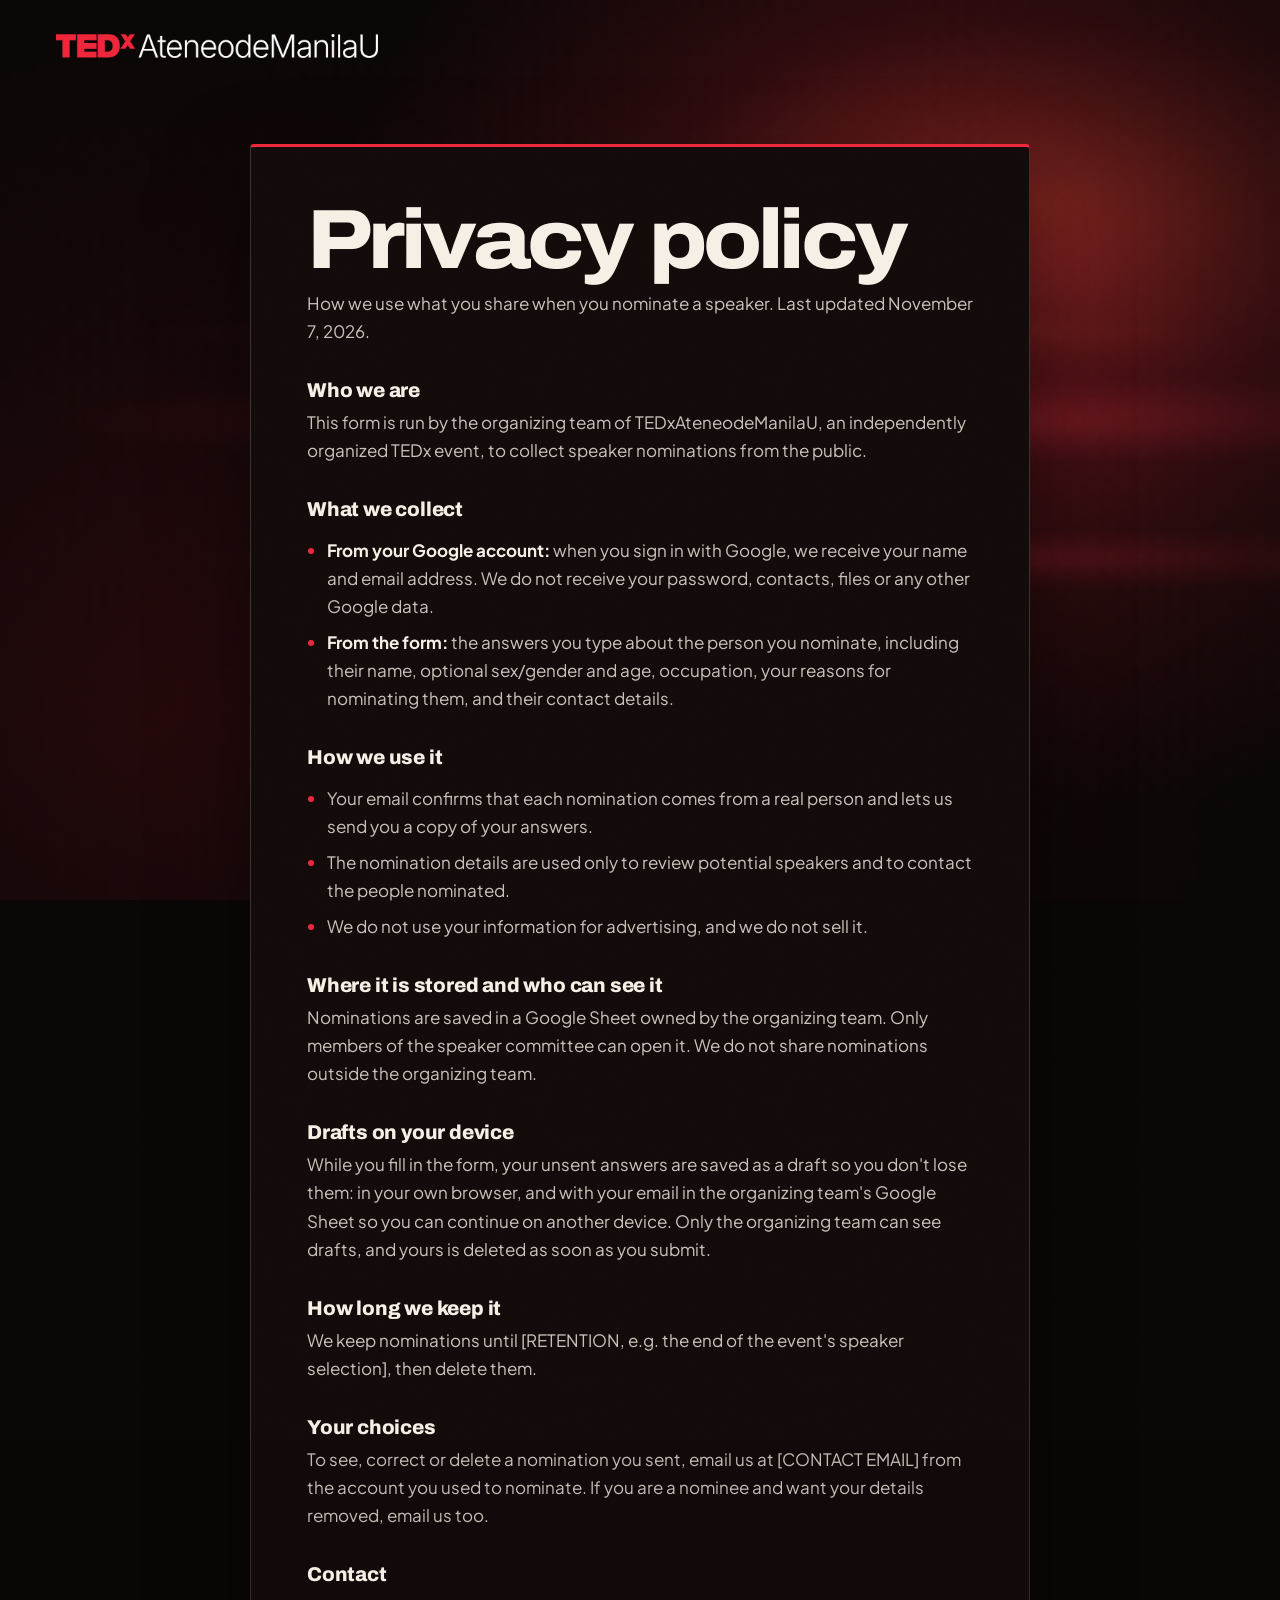
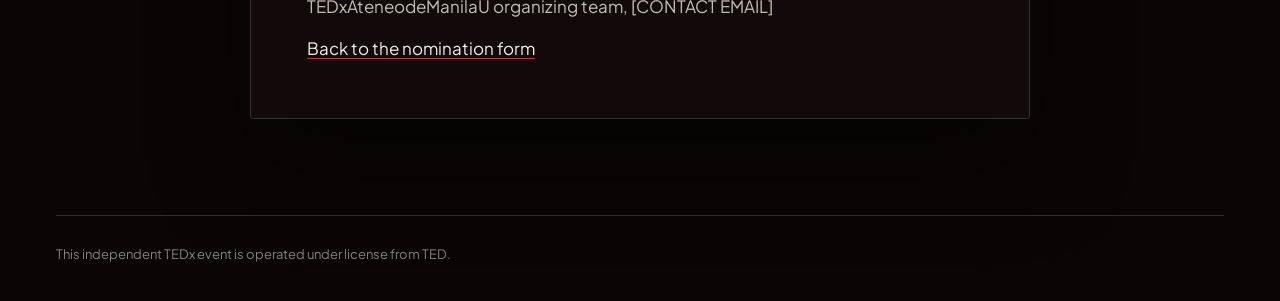
==== commit 50b83e43: "Add files via upload" ====
--- a/privacy.html
+++ b/privacy.html
@@ -5,7 +5,7 @@
   <meta name="viewport" content="width=device-width, initial-scale=1, viewport-fit=cover">
   <title>Privacy policy, TEDxAteneodeManilaU Speaker Nominations</title>
   <meta name="description" content="How the TEDxAteneodeManilaU speaker nomination form uses your information.">
-  <meta name="theme-color" content="#060505">
+  <meta name="theme-color" content="#0b0606">
   <link rel="preconnect" href="https://fonts.googleapis.com">
   <link rel="preconnect" href="https://fonts.gstatic.com" crossorigin>
   <link href="https://fonts.googleapis.com/css2?family=Archivo:wdth,wght@62..125,100..900&family=Plus+Jakarta+Sans:wght@300..700&display=swap" rel="stylesheet">
@@ -13,12 +13,7 @@
   <script src="stage.js" defer></script>
 </head>
 <body>
-  <div class="stage" aria-hidden="true">
-    <canvas id="stageCanvas"></canvas>
-    <div class="beam"></div>
-    <div class="spot" id="spot"></div>
-    <div class="vignette"></div>
-  </div>
+  <canvas class="field" id="field" aria-hidden="true"></canvas>
   <div class="grain" aria-hidden="true"></div>
 
   <header class="masthead">
@@ -27,9 +22,10 @@
     </a>
   </header>
 
-  <main class="theater">
-    <article class="panel policy">
-      <h1 class="marquee">Privacy policy</h1>
+  <main>
+   <div class="flow">
+    <article class="sheet policy">
+      <h1>Privacy policy</h1>
       <p class="policy-updated">How we use what you share when you nominate a speaker. Last updated November 7, 2026.</p>
 
       <h2>Who we are</h2>
@@ -52,7 +48,7 @@
       <p>Nominations are saved in a Google Sheet owned by the organizing team. Only members of the speaker committee can open it. We do not share nominations outside the organizing team.</p>
 
       <h2>Drafts on your device</h2>
-      <p>While you fill in the form, your unsent answers are saved in your own browser so you don't lose them. This draft never leaves your device and is deleted when you submit.</p>
+      <p>While you fill in the form, your unsent answers are saved as a draft so you don't lose them: in your own browser, and with your email in the organizing team's Google Sheet so you can continue on another device. Only the organizing team can see drafts, and yours is deleted as soon as you submit.</p>
 
       <h2>How long we keep it</h2>
       <p>We keep nominations until [RETENTION, e.g. the end of the event's speaker selection], then delete them.</p>
@@ -65,6 +61,7 @@
 
       <p><a href="./">Back to the nomination form</a></p>
     </article>
+   </div>
   </main>
 
   <footer class="foot">
--- a/styles.css
+++ b/styles.css
@@ -1,29 +1,39 @@
 /* TEDxAteneodeManilaU Speaker Nominations
-   Dark stage: one warm spotlight, dust, grain and slow rings. Everything else stays quiet. */
+   Black poster direction: a near-black field with heavy grain, the glowing striped sphere,
+   oversized extended type, and TEDx red as the only accent. */
 
 :root {
-  --house: #060505;        /* the dark auditorium */
-  --paper: #efe8e1;        /* main text, warm like stage light on paper */
-  --soft: #cdc5bd;         /* body text */
-  --program: #9d948c;      /* secondary text */
-  --dim: #6d6660;          /* least important text */
-  --red: #ee2436;          /* TEDx brand red, sampled from the logo */
-  --red-hover: #ff3a4b;
-  --lamp: 255, 231, 204;   /* spotlight colour as RGB */
-  --line: rgba(239, 232, 225, .12);
-  --field-line: rgba(239, 232, 225, .18);
-  --err: #ff7f75;
-
-  --font: "Plus Jakarta Sans", "Helvetica Neue", Arial, sans-serif;        /* body text */
-  --display: "Archivo", "Helvetica Neue", Arial, sans-serif;                 /* headlines */
-  --column: 44rem;
-  --gutter: clamp(20px, 5vw, 40px);
+  --ink: #0b0606;            /* warm black */
+  --ember: #ee2436;          /* TEDx red, from the logo */
+  --flare: #ff5b1f;          /* hot orange */
+  --wine: #4f0910;           /* deep red shadow */
+  --paper: #f2e9dd;          /* cream poster paper */
+  --paper-ink: #160d0b;      /* text on paper */
+  --paper-soft: #5a4d47;     /* secondary text on paper */
+  --paper-line: rgba(22, 13, 11, .18);
+  --cream: #f6eee4;          /* text on the gradient */
+  --cream-soft: rgba(246, 238, 228, .78);
+  --cream-dim: rgba(246, 238, 228, .52);
+  --err-paper: #b4121a;
+  --err-chip: #ffd2c9;
+
+  /* black surfaces */
+  --panel: #120a0a;          /* raised black for cards */
+  --well: #170d0d;           /* input fields */
+  --line: rgba(246, 238, 228, .16);
+  --line-strong: rgba(246, 238, 228, .3);
+  --ember-glow: rgba(238, 36, 54, .32);
+  --err: #ff7a82;            /* error text on black */
+
+  --display: "Archivo", "Helvetica Neue", Arial, sans-serif;
+  --body: "Plus Jakarta Sans", "Helvetica Neue", Arial, sans-serif;
+  --gutter: clamp(20px, 5vw, 56px);
 }
 
 * { box-sizing: border-box; }
 
 html {
-  background: var(--house);
+  background: var(--ink);
   color-scheme: dark;
   -webkit-text-size-adjust: 100%;
 }
@@ -32,9 +42,9 @@
 body {
   margin: 0;
   min-height: 100svh;
-  background: var(--house);
-  color: var(--paper);
-  font-family: var(--font);
+  background: var(--ink);
+  color: var(--cream);
+  font-family: var(--body);
   font-size: 17px;
   line-height: 1.65;
   -webkit-font-smoothing: antialiased;
@@ -42,187 +52,58 @@
 }
 
 [hidden] { display: none !important; }
-::selection { background: var(--red); color: #fff; }
-
-/* ---------------------------------------------------------------- Stage */
-
-.stage {
+::selection { background: var(--ember); color: #fff; }
+
+/* ------------------------------------------------------------- Gradient field + grain */
+
+.field {
   position: fixed;
   inset: 0;
   z-index: 0;
-  overflow: hidden;
-  pointer-events: none;
-}
-#stageCanvas { position: absolute; inset: 0; width: 100%; height: 100%; }
-
-/* The overhead light, swaying slowly like a rig that was just set */
-.beam {
-  position: absolute;
-  top: -8vh;
-  left: 50%;
-  width: 160vmax;
-  height: 140vh;
-  transform: translateX(-50%) rotate(-2.5deg);
-  transform-origin: 50% 0;
-  background: conic-gradient(from 180deg at 50% 0%,
-    rgba(var(--lamp), .085) 0deg,
-    rgba(var(--lamp), .035) 5deg,
-    transparent 10deg,
-    transparent 350deg,
-    rgba(var(--lamp), .035) 355deg,
-    rgba(var(--lamp), .085) 360deg);
-  filter: blur(22px);
-  animation: sway 18s ease-in-out infinite alternate;
-}
-@keyframes sway {
-  to { transform: translateX(-50%) rotate(2.5deg); }
-}
-
-/* The follow spot; stage.js moves it */
-.spot {
-  position: absolute;
-  inset: 0;
-  background: radial-gradient(34vmax circle at var(--sx, 50%) var(--sy, 45%),
-    rgba(var(--lamp), .085),
-    rgba(var(--lamp), .025) 42%,
-    transparent 72%);
-}
-
-.vignette {
-  position: absolute;
-  inset: 0;
-  background: radial-gradient(ellipse 115% 85% at 50% 42%, transparent 45%, rgba(0, 0, 0, .78) 100%);
-}
-
-/* Film grain over everything, including the opening */
+  width: 100%;
+  height: 100%;
+  display: block;
+}
+
 .grain {
   position: fixed;
   inset: -60%;
-  z-index: 60;
+  z-index: 40;
   pointer-events: none;
-  opacity: .07;
-  background-image: url("data:image/svg+xml,%3Csvg xmlns='http://www.w3.org/2000/svg' width='220' height='220'%3E%3Cfilter id='n'%3E%3CfeTurbulence type='fractalNoise' baseFrequency='.85' numOctaves='2' stitchTiles='stitch'/%3E%3CfeColorMatrix values='0 0 0 0 1 0 0 0 0 1 0 0 0 0 1 0 0 0 .6 0'/%3E%3C/filter%3E%3Crect width='100%25' height='100%25' filter='url(%23n)'/%3E%3C/svg%3E");
-  animation: grain .9s steps(5) infinite;
+  opacity: .16;
+  mix-blend-mode: overlay;
+  background-image: url("data:image/svg+xml,%3Csvg xmlns='http://www.w3.org/2000/svg' width='240' height='240'%3E%3Cfilter id='n'%3E%3CfeTurbulence type='fractalNoise' baseFrequency='.9' numOctaves='2' stitchTiles='stitch'/%3E%3CfeColorMatrix values='0 0 0 0 1 0 0 0 0 1 0 0 0 0 1 0 0 0 .9 0'/%3E%3C/filter%3E%3Crect width='100%25' height='100%25' filter='url(%23n)'/%3E%3C/svg%3E");
+  animation: grain .8s steps(4) infinite;
 }
 @keyframes grain {
   0%   { transform: translate(0, 0); }
-  20%  { transform: translate(-4%, 3%); }
-  40%  { transform: translate(3%, -4%); }
-  60%  { transform: translate(-3%, -2%); }
-  80%  { transform: translate(4%, 4%); }
+  25%  { transform: translate(-3%, 2%); }
+  50%  { transform: translate(2%, -3%); }
+  75%  { transform: translate(-2%, -2%); }
   100% { transform: translate(0, 0); }
 }
 
-/* -------------------------------------------------------------- Opening */
-/* stage.js drives the spotlight through these variables:
-   --ox --oy where the light is, --or its radius, --ol its brightness,
-   --ang the overhead beam's angle, --beam its brightness, --bloom the red glow at the end. */
+/* ------------------------------------------------------------- Opening */
 
 .opening {
-  --ox: -30vw; --oy: 30vh; --or: 120px; --ol: 0; --ang: 0rad; --beam: 0; --bloom: 0;
   position: fixed;
   inset: 0;
-  z-index: 50;
-  overflow: hidden;
-  transition: opacity 1.1s ease;
+  z-index: 60;
+  background: var(--ink);
+  transition: opacity 1s ease;
 }
 .opening.is-done { opacity: 0; pointer-events: none; }
-
-/* During the opening the page waits in the dark; the dust and rings behind stay visible */
-html.is-opening .masthead,
-html.is-opening .theater,
-html.is-opening .foot,
-html.is-opening .beam,
-html.is-opening .spot { opacity: 0; }
-.masthead, .theater, .foot { transition: opacity 1.4s ease .15s; }
-.beam, .spot { transition: opacity 1.6s ease; }
-
-/* Overhead follow spot, turning to track the light */
-.opening-beam {
-  position: absolute;
-  top: -6vh;
-  left: 50%;
-  width: 260vmax;
-  height: 220vh;
-  transform: translateX(-50%) rotate(var(--ang));
-  transform-origin: 50% 0;
-  background: conic-gradient(from 180deg at 50% 0%,
-    rgba(var(--lamp), .12) 0deg,
-    rgba(var(--lamp), .045) 3.2deg,
-    transparent 6deg,
-    transparent 354deg,
-    rgba(var(--lamp), .045) 356.8deg,
-    rgba(var(--lamp), .12) 360deg);
-  filter: blur(10px);
-  opacity: var(--beam);
-}
-
-/* The pool of light on the stage floor */
-.opening-light {
-  position: absolute;
-  inset: 0;
-  opacity: var(--ol);
-  background: radial-gradient(circle calc(var(--or) * 1.9) at var(--ox) var(--oy),
-    rgba(var(--lamp), .21),
-    rgba(var(--lamp), .07) 38%,
-    transparent 70%);
-}
-
-/* The line that opens the show, word by word */
-.opening-words {
+.opening-canvas { position: absolute; inset: 0; width: 100%; height: 100%; display: block; }
+.opening-logo {
   position: absolute;
   top: 50%;
   left: 50%;
-  width: min(88vw, 920px);
-  margin: 0;
-  transform: translate(-50%, -50%);
-  text-align: center;
-  font-family: var(--display);
-  font-size: clamp(26px, 4.6vw, 50px);
-  font-weight: 300;
-  font-variation-settings: "wdth" 118;
-  line-height: 1.2;
-  letter-spacing: -.02em;
-  color: #fff;
-  text-wrap: balance;
-  transition: opacity .9s ease, filter .9s ease;
-}
-.opening-words span {
-  display: inline-block;
-  opacity: 0;
-  filter: blur(8px);
-  animation: word-in .9s cubic-bezier(.2, .6, .2, 1) forwards;
-  animation-delay: var(--d, 0s);
-}
-@keyframes word-in { to { opacity: 1; filter: blur(0); } }
-.opening-words.is-gone { opacity: 0; filter: blur(10px); }
-
-/* The logo only exists where the light falls */
-.opening-reveal {
-  position: absolute;
-  inset: 0;
-  display: grid;
-  place-items: center;
-  -webkit-mask-image: radial-gradient(circle var(--or) at var(--ox) var(--oy), #000 35%, transparent 100%);
-  mask-image: radial-gradient(circle var(--or) at var(--ox) var(--oy), #000 35%, transparent 100%);
-}
-.opening-logo {
-  position: relative;
-  width: min(64vw, 400px);
+  width: min(66vw, 420px);
   height: auto;
-}
-.opening-bloom {
-  position: absolute;
-  top: 50%;
-  left: 50%;
-  width: min(120vw, 900px);
-  height: min(70vw, 520px);
-  transform: translate(-50%, -50%) scale(calc(.85 + var(--bloom) * .2));
-  background: radial-gradient(ellipse 34% 30% at 42% 44%, rgba(238, 36, 54, .34), rgba(238, 36, 54, .1) 55%, transparent 100%);
-  filter: blur(26px);
-  opacity: var(--bloom);
-}
-
+  transform: translate(-50%, -50%) scale(calc(.96 + var(--logo, 0) * .04));
+  opacity: var(--logo, 0);
+  filter: blur(calc((1 - var(--logo, 0)) * 10px));
+}
 .opening-skip {
   position: absolute;
   bottom: max(28px, env(safe-area-inset-bottom));
@@ -231,139 +112,200 @@
   margin: 0;
   text-align: center;
   font-size: 13px;
-  color: var(--dim);
+  color: var(--cream-dim);
   opacity: 0;
-  animation: fade-in .8s 1.2s ease forwards;
+  animation: fade-in .8s 1s ease forwards;
 }
 @keyframes fade-in { to { opacity: 1; } }
 
-/* ------------------------------------------------------------- Layout */
+/* The page waits behind the opening, then fades in */
+html.is-opening .masthead,
+html.is-opening main,
+html.is-opening .foot { opacity: 0; }
+.masthead, main, .foot { transition: opacity 1.2s ease .1s; }
+
+/* ------------------------------------------------------------- Masthead */
 
 .masthead {
-  position: relative;
-  z-index: 5;
-  padding: clamp(22px, 4vw, 36px) var(--gutter);
+  position: absolute;
+  top: 0;
+  left: 0;
+  right: 0;
+  z-index: 10;
+  display: flex;
+  align-items: center;
+  justify-content: space-between;
+  gap: 16px;
+  padding: clamp(20px, 3.4vw, 34px) var(--gutter);
 }
 .brand { display: inline-block; line-height: 0; border-radius: 2px; }
-.brand img { height: clamp(18px, 2.4vw, 24px); width: auto; }
-.brand:focus-visible { outline: 2px solid var(--paper); outline-offset: 6px; }
-
-.theater {
-  position: relative;
-  z-index: 5;
-  width: min(100% - 2 * var(--gutter), var(--column));
-  margin: 0 auto;
-  padding: clamp(48px, 12vh, 140px) 0 clamp(64px, 12vh, 120px);
-}
-
-/* Scene changes fade like stage lights between scenes */
-.scene:not([hidden]) { animation: scene-in 1s cubic-bezier(.25, .6, .25, 1) both; }
+.brand img { height: clamp(18px, 2.2vw, 24px); width: auto; }
+.brand:focus-visible { outline: 2px solid var(--cream); outline-offset: 6px; }
+.masthead-meta { margin: 0; font-size: 14px; color: var(--cream-soft); text-align: right; }
+
+main { position: relative; z-index: 5; }
+
+/* Scene changes fade */
+.scene:not([hidden]) { animation: scene-in .8s cubic-bezier(.25, .6, .25, 1) both; }
 @keyframes scene-in {
-  from { opacity: 0; filter: blur(6px); }
-  to   { opacity: 1; filter: blur(0); }
+  from { opacity: 0; transform: translateY(14px); }
+  to   { opacity: 1; transform: none; }
 }
 .scene.is-leaving {
   opacity: 0;
-  filter: blur(6px);
-  transition: opacity .7s ease, filter .7s ease;
-}
-
-/* ------------------------------------------------------------- Introduction */
-
-.kicker {
-  margin: 0 0 12px;
-  font-size: 15px;
-  color: var(--program);
-}
-
-.marquee {
-  margin: 0 0 clamp(48px, 8vh, 80px);
-  font-family: var(--display);
-  font-size: clamp(60px, 13vw, 132px);
+  transform: translateY(-10px);
+  transition: opacity .6s ease, transform .6s ease;
+}
+
+/* ------------------------------------------------------------- Hero */
+
+.hero {
+  position: relative;
+  min-height: 100svh;
+  display: grid;
+  align-content: end;
+  padding: 140px var(--gutter) clamp(28px, 5vh, 56px);
+  overflow: hidden;
+}
+.orb {
+  position: absolute;
+  top: clamp(80px, 12vh, 140px);
+  right: 4vw;
+  width: min(62vmin, 640px);
+  height: min(62vmin, 640px);
+  pointer-events: none;
+  filter: blur(1.4px) saturate(1.1);
+}
+.hero-title {
+  position: relative;
+  z-index: 2;
+  margin: 0;
+  font-family: var(--display);
+  font-size: clamp(48px, 10.4vw, 188px);
   font-weight: 800;
-  font-variation-settings: "wdth" 62;
+  font-variation-settings: "wdth" 112;
   line-height: .86;
-  letter-spacing: -.005em;
-  color: var(--paper);
+  letter-spacing: -.045em;
+  color: var(--cream);
+}
+.hero-title span { position: relative; display: block; }
+/* A blurred orange echo smeared behind each line, like the motion-blur posters */
+.hero-title span::before {
+  content: attr(data-text);
+  position: absolute;
+  inset: 0;
+  z-index: -1;
+  color: var(--ember);
+  filter: blur(18px);
+  opacity: .6;
+  transform: translateX(-2%) scaleX(1.07);
+  transform-origin: left center;
+  animation: smear 7s ease-in-out infinite alternate;
+}
+@keyframes smear {
+  to { transform: translateX(2%) scaleX(1.12); opacity: .35; }
+}
+.hero-foot {
+  position: relative;
+  z-index: 2;
+  display: flex;
+  align-items: center;
+  justify-content: space-between;
+  gap: 18px 32px;
+  margin-top: clamp(28px, 5vh, 48px);
+  padding-top: 20px;
+  border-top: 1px solid var(--line-strong);
+}
+.hero-note { margin: 0; max-width: 34ch; color: var(--cream-soft); }
+
+/* ------------------------------------------------------------- About */
+
+.paper {
+  position: relative;
+  background:
+    radial-gradient(70% 90% at 100% 0%, rgba(238, 36, 54, .14), transparent 60%),
+    var(--ink);
+  color: var(--cream);
+  border-top: 1px solid var(--line);
+  border-bottom: 1px solid var(--line);
+}
+.paper::before {               /* a short red rule, like a poster's registration mark */
+  content: "";
+  position: absolute;
+  top: -1px;
+  left: var(--gutter);
+  width: 72px;
+  height: 3px;
+  background: var(--ember);
+}
+.about { padding: clamp(64px, 11vw, 140px) var(--gutter); }
+.defs {
+  max-width: 1200px;
+  margin: 0 auto;
+  display: grid;
+  grid-template-columns: 1fr 1.35fr;
+  gap: clamp(40px, 6vw, 96px);
+}
+.defs dt {
+  margin: 0 0 18px;
+  font-family: var(--display);
+  font-size: clamp(52px, 7.4vw, 112px);
+  font-weight: 900;
+  font-variation-settings: "wdth" 112;
+  line-height: .86;
+  letter-spacing: -.045em;
+  color: var(--ember);
+}
+.defs dt sup { font-size: .46em; position: relative; top: -.12em; margin-left: 2px; }
+.defs dd { margin: 0; max-width: 46ch; font-size: 17px; line-height: 1.75; color: var(--cream-soft); }
+
+/* ------------------------------------------------------------- Invite */
+
+.invite {
+  max-width: 1300px;
+  margin: 0 auto;
+  padding: clamp(88px, 15vh, 180px) var(--gutter) clamp(72px, 12vh, 140px);
+}
+.hook {
+  margin: 0;
+  max-width: 15em;
+  font-family: var(--display);
+  font-size: clamp(34px, 5.8vw, 92px);
+  font-weight: 600;
+  font-variation-settings: "wdth" 118;
+  line-height: 1;
+  letter-spacing: -.04em;
+  color: var(--cream);
   text-wrap: balance;
 }
-
-.defs { margin: 0 0 clamp(56px, 9vh, 88px); display: grid; gap: 32px; }
-.defs > div {
-  display: grid;
-  grid-template-columns: 6.5rem 1fr;
-  gap: 0 28px;
-  align-items: baseline;
-}
-.defs dt {
-  font-family: var(--display);
-  font-size: 30px;
-  font-weight: 900;
-  font-variation-settings: "wdth" 80;
-  line-height: 1;
-  letter-spacing: -.035em;
-  color: var(--red);
-}
-.defs dt sup { font-size: .5em; position: relative; top: -.15em; margin-left: 1px; }
-.defs dd { margin: 0; color: var(--soft); max-width: 36rem; }
-
-.invite {
-  padding-top: clamp(40px, 7vh, 64px);
-  margin-bottom: 44px;
-  border-top: 1px solid var(--line);
-}
-.hook {
-  margin: 0 0 26px;
-  font-size: clamp(28px, 4.6vw, 46px);
-  font-family: var(--display);
-  font-weight: 300;
-  font-variation-settings: "wdth" 118;
-  line-height: 1.16;
-  letter-spacing: -.02em;
-  color: #fff;
-  text-wrap: balance;
-}
-.invite p:not(.hook) { margin: 0; color: var(--soft); max-width: 36rem; }
-
-.cta-row {
-  display: flex;
-  flex-wrap: wrap;
-  align-items: center;
-  gap: 16px 28px;
-}
-.deadline { margin: 0; font-size: 15px; color: var(--program); }
-
-/* ------------------------------------------------------------- Buttons */
+.invite-body { margin: 36px 0 40px; max-width: 46ch; font-size: 18px; color: var(--cream-soft); }
+.cta-row { display: flex; flex-wrap: wrap; align-items: center; gap: 16px 28px; }
+.deadline { margin: 0; font-size: 15px; color: var(--cream-soft); }
+
+/* ------------------------------------------------------------- Buttons and links */
 
 .btn {
   appearance: none;
   border: 0;
-  border-radius: 4px;
-  padding: 17px 30px;
+  border-radius: 999px;
+  padding: 18px 30px;
   font: inherit;
   font-size: 16px;
-  font-weight: 600;
+  font-weight: 700;
   line-height: 1;
+  cursor: pointer;
+  transition: background .25s ease, color .25s ease, transform .1s ease;
+}
+.btn:active { transform: translateY(1px); }
+.btn:disabled { opacity: .55; cursor: progress; }
+.btn-paper, .btn-ink {
+  background: var(--ember);
   color: #fff;
-  background: var(--red);
-  cursor: pointer;
-  transition: background .25s ease, box-shadow .25s ease, transform .1s ease;
-}
-.btn:active { transform: translateY(1px); }
-.btn:focus-visible { outline: 2px solid #fff; outline-offset: 4px; }
-.btn:disabled { opacity: .55; cursor: progress; box-shadow: none; }
-
-.btn.secondary {
-  padding: 16px 26px;
-  color: var(--paper);
-  background: transparent;
-  border: 1px solid rgba(239, 232, 225, .35);
-}
-
-/* Hover effects only where there is a real pointer, so taps on phones don't leave buttons lit */
+  box-shadow: 0 10px 34px -10px var(--ember-glow);
+}
+.btn-paper:focus-visible, .btn-ink:focus-visible { outline: 2px solid var(--cream); outline-offset: 4px; }
 @media (hover: hover) {
-  .btn:hover { background: var(--red-hover); box-shadow: 0 0 40px rgba(238, 36, 54, .35); }
-  .btn.secondary:hover { background: var(--paper); color: var(--house); box-shadow: none; }
+  .btn-paper:hover, .btn-ink:hover { background: var(--cream); color: var(--ink); box-shadow: none; }
 }
 
 .link {
@@ -372,57 +314,78 @@
   border: 0;
   background: none;
   font: inherit;
-  color: var(--paper);
+  color: inherit;
   text-decoration: underline;
-  text-decoration-color: rgba(239, 232, 225, .4);
+  text-decoration-color: currentColor;
+  text-decoration-thickness: 1px;
   text-underline-offset: 4px;
   cursor: pointer;
 }
-.link:hover { text-decoration-color: var(--paper); }
-.link:focus-visible { outline: 2px solid var(--paper); outline-offset: 3px; border-radius: 2px; }
-
-/* ------------------------------------------------------------- Panels */
-
-.panel h2,
-.form-head h2 {
-  margin: 0 0 18px;
-  font-family: var(--display);
-  font-size: clamp(44px, 8vw, 72px);
+.link:focus-visible { outline: 2px solid currentColor; outline-offset: 3px; border-radius: 2px; }
+
+/* ------------------------------------------------------------- After "Begin nomination" */
+
+.flow {
+  width: min(100% - 2 * var(--gutter), 920px);
+  margin: 0 auto;
+  padding: clamp(110px, 16vh, 170px) 0 72px;
+}
+#introScene:not([hidden]) + .flow { padding: 0; }
+
+.status {
+  display: flex;
+  align-items: center;
+  justify-content: center;
+  gap: 14px;
+  min-height: 40vh;
+  color: var(--cream-soft);
+}
+.pulse {
+  width: 12px;
+  height: 12px;
+  border-radius: 50%;
+  background: var(--ember);
+  animation: pulse 1.3s ease-in-out infinite;
+}
+@keyframes pulse {
+  0%, 100% { opacity: .3; transform: scale(.8); }
+  50%      { opacity: 1;  transform: scale(1); }
+}
+
+/* Black cards for sign-in, notices and the thank-you screen, with a red top edge */
+.sheet {
+  position: relative;
+  max-width: 660px;
+  margin: 0 auto 24px;
+  padding: clamp(28px, 5vw, 56px);
+  background: var(--panel);
+  color: var(--cream);
+  border: 1px solid var(--line);
+  border-top: 3px solid var(--ember);
+  border-radius: 4px;
+  box-shadow: 0 40px 90px rgba(0, 0, 0, .5);
+}
+.sheet h2 {
+  margin: 0 0 16px;
+  font-family: var(--display);
+  font-size: clamp(34px, 5.4vw, 58px);
   font-weight: 800;
-  font-variation-settings: "wdth" 62;
-  line-height: .92;
-  color: var(--paper);
+  font-variation-settings: "wdth" 112;
+  line-height: .95;
+  letter-spacing: -.04em;
   text-wrap: balance;
 }
-.panel p { margin: 0 0 14px; color: var(--soft); max-width: 36rem; }
-.panel p:last-child { margin-bottom: 0; }
-
-.status {
-  display: flex;
-  align-items: center;
-  gap: 14px;
-  color: var(--program);
-}
-.pulse {
-  width: 10px;
-  height: 10px;
-  border-radius: 50%;
-  background: var(--red);
-  animation: pulse 1.4s ease-in-out infinite;
-}
-@keyframes pulse {
-  0%, 100% { opacity: .25; transform: scale(.8); }
-  50%      { opacity: 1;   transform: scale(1); }
-}
-
-/* Google's sign-in button lives in an iframe. On a dark page the browser paints a white box
-   behind it unless the iframe's colour scheme matches, so keep this container "light". */
-.gsi {
-  margin-top: 28px;
-  min-height: 44px;
-  color-scheme: light;
-}
+.sheet p { margin: 0 0 14px; color: var(--cream-soft); }
+.sheet p:last-child { margin-bottom: 0; }
+.sheet .field-error { color: var(--err); background: none; border: 0; padding: 0; }
+.sheet-kicker { margin: 0 0 10px !important; font-weight: 700; color: var(--ember) !important; }
+.gsi { margin-top: 26px; min-height: 44px; color-scheme: light; }
 .gsi iframe { color-scheme: light; background: transparent !important; }
+
+.done .ref { font-size: 15px; }
+.done .ref strong { color: var(--cream); font-variant-numeric: tabular-nums; }
+.done .btn { margin-top: 18px; }
+.done:focus { outline: none; }
 
 .account {
   display: flex;
@@ -430,180 +393,267 @@
   align-items: baseline;
   justify-content: space-between;
   gap: 6px 20px;
-  margin-bottom: 40px;
-  padding-bottom: 16px;
-  border-bottom: 1px solid var(--line);
+  margin-bottom: 8px;
   font-size: 14px;
-  color: var(--program);
-}
-.account strong { font-weight: 500; color: var(--paper); overflow-wrap: anywhere; }
-
-.mine { margin-bottom: 48px; }
-.mine h3 { margin: 0 0 8px; font-size: 15px; font-weight: 500; color: var(--program); }
+  color: var(--cream-soft);
+}
+.account strong { color: var(--cream); font-weight: 600; overflow-wrap: anywhere; }
+
+.mine { max-width: 660px; margin: 40px auto 0; color: var(--cream-soft); }
+.mine h3 { margin: 0 0 8px; font-size: 14px; font-weight: 600; color: var(--cream-soft); }
 .mine ul { margin: 0; padding: 0; list-style: none; }
 .mine li {
   display: flex;
   flex-wrap: wrap;
   justify-content: space-between;
   gap: 2px 16px;
-  padding: 12px 0;
-  border-bottom: 1px solid var(--line);
-}
-.mine-name { font-weight: 500; color: var(--paper); }
-.mine-meta { font-size: 14px; color: var(--program); font-variant-numeric: tabular-nums; }
-
-/* ------------------------------------------------------------- Form */
-
-.form-head { margin-bottom: 12px; }
-.form-head p { margin: 0; color: var(--program); max-width: 36rem; }
-.req { color: var(--red); }
-
-.q { padding: 40px 0; border-bottom: 1px solid var(--line); }
-.q:last-child { border-bottom: 0; }
-.q-num { font-size: 13px; color: var(--dim); font-variant-numeric: tabular-nums; }
+  padding: 10px 0;
+  border-top: 1px solid var(--line);
+  font-size: 15px;
+}
+.mine-name { color: var(--cream); font-weight: 600; }
+.mine-meta { font-variant-numeric: tabular-nums; }
+
+/* ------------------------------------------------------------- One question at a time */
+
+.tf {
+  min-height: calc(100svh - 240px);
+  display: flex;
+  flex-direction: column;
+  justify-content: center;
+  padding-top: 12px;
+}
+.tf-progress {
+  position: fixed;
+  top: 0;
+  left: 0;
+  right: 0;
+  z-index: 30;
+  height: 5px;
+  background: rgba(246, 238, 228, .1);
+}
+.tf-progress-fill {
+  display: block;
+  width: 0;
+  height: 100%;
+  background: linear-gradient(90deg, var(--wine), var(--ember) 60%, var(--flare));
+  box-shadow: 0 0 14px var(--ember-glow);
+  transition: width .55s cubic-bezier(.2, .7, .2, 1);
+}
+
+.q { display: none; position: relative; }
+.q:focus { outline: none; }
+.q.is-current { display: block; animation: q-in .55s cubic-bezier(.2, .7, .2, 1) both; }
+.q.is-current.from-above { animation-name: q-in-back; }
+@keyframes q-in      { from { opacity: 0; transform: translateY(32px); } }
+@keyframes q-in-back { from { opacity: 0; transform: translateY(-32px); } }
+
+.q-num {
+  display: inline-grid;
+  place-items: center;
+  min-width: 34px;
+  height: 34px;
+  margin-bottom: 18px;
+  padding: 0 10px;
+  border-radius: 999px;
+  background: var(--ember);
+  color: #fff;
+  font-family: var(--display);
+  font-size: 15px;
+  font-weight: 800;
+}
 .q-label {
   display: block;
-  margin: 6px 0 6px;
-  font-size: 21px;
-  font-weight: 500;
-  line-height: 1.35;
-  color: #fff;
-  max-width: 38rem;
-}
-.q-desc { margin: 0 0 16px; font-size: 15px; color: var(--program); }
-
-input, select, textarea {
+  max-width: 24em;
+  margin: 0;
+  font-family: var(--display);
+  font-size: clamp(24px, 3.3vw, 40px);
+  font-weight: 700;
+  line-height: 1.16;
+  letter-spacing: -.02em;
+  color: var(--cream);
+}
+.req { color: var(--ember); }
+.q-desc { margin: 12px 0 0; max-width: 46ch; font-size: 16px; color: var(--cream-soft); }
+
+.q input,
+.q textarea {
   display: block;
   width: 100%;
-  margin-top: 14px;
-  padding: 14px 16px;
+  margin-top: 26px;
+  padding: 18px 20px;
+  font: inherit;
+  font-size: 20px;
+  line-height: 1.5;
+  color: var(--cream);
+  background: var(--well);
+  border: 1.5px solid var(--line-strong);
+  border-radius: 6px;
+  transition: border-color .2s ease, box-shadow .2s ease;
+}
+.q textarea { min-height: 150px; resize: vertical; font-size: 18px; line-height: 1.65; }
+.q textarea.long { min-height: 240px; }
+.q input::placeholder, .q textarea::placeholder { color: rgba(246, 238, 228, .34); }
+.q input:focus, .q textarea:focus {
+  outline: none;
+  border-color: var(--ember);
+  box-shadow: 0 0 0 4px rgba(238, 36, 54, .22);
+}
+.q.invalid input, .q.invalid textarea { border-color: var(--err); }
+.q input:-webkit-autofill { -webkit-text-fill-color: var(--cream); box-shadow: 0 0 0 100px var(--well) inset; }
+
+/* Dropdown questions become lettered choices; the real select stays hidden and in sync */
+.q select.choice-source { position: absolute; width: 1px; height: 1px; opacity: 0; pointer-events: none; }
+.choices { display: grid; gap: 10px; max-width: 460px; margin-top: 26px; }
+.choice {
+  display: flex;
+  align-items: center;
+  gap: 14px;
+  width: 100%;
+  padding: 13px 16px;
   font: inherit;
   font-size: 17px;
-  color: var(--paper);
-  background: rgba(255, 255, 255, .035);
-  border: 1px solid var(--field-line);
+  font-weight: 500;
+  text-align: left;
+  color: var(--cream);
+  background: var(--well);
+  border: 1.5px solid var(--line-strong);
+  border-radius: 6px;
+  cursor: pointer;
+  transition: background .2s ease, color .2s ease, border-color .2s ease;
+}
+.choice-key {
+  display: grid;
+  place-items: center;
+  flex: none;
+  width: 26px;
+  height: 26px;
+  border: 1.5px solid currentColor;
   border-radius: 4px;
-  transition: border-color .2s ease, background .2s ease, box-shadow .2s ease;
-}
-.q-desc + input, .q-desc + select, .q-desc + textarea { margin-top: 0; }
-textarea { min-height: 150px; resize: vertical; line-height: 1.6; }
-input::placeholder, textarea::placeholder { color: #6f6862; }
-input:hover, select:hover, textarea:hover { border-color: rgba(239, 232, 225, .3); }
-input:focus, select:focus, textarea:focus {
-  outline: none;
-  border-color: rgba(var(--lamp), .7);
-  background: rgba(255, 255, 255, .06);
-  box-shadow: 0 0 0 4px rgba(238, 36, 54, .22);
-}
-select {
-  appearance: none;
-  padding-right: 44px;
-  background-image: url("data:image/svg+xml,%3Csvg xmlns='http://www.w3.org/2000/svg' width='12' height='8' viewBox='0 0 12 8'%3E%3Cpath d='M1 1l5 5 5-5' fill='none' stroke='%23efe8e1' stroke-width='1.5'/%3E%3C/svg%3E");
-  background-repeat: no-repeat;
-  background-position: right 16px center;
-  cursor: pointer;
-}
-option { background: #141010; color: var(--paper); }
-input:-webkit-autofill,
-textarea:-webkit-autofill {
-  -webkit-text-fill-color: var(--paper);
-  box-shadow: 0 0 0 100px #141010 inset;
-  caret-color: var(--paper);
-}
-.invalid input, .invalid select, .invalid textarea { border-color: var(--err); }
-
-.counter {
-  margin: 8px 0 0;
-  text-align: right;
+  font-family: var(--display);
   font-size: 13px;
-  color: var(--program);
-  font-variant-numeric: tabular-nums;
-}
-.counter.over { color: var(--err); font-weight: 600; }
-.field-error { margin: 8px 0 0; font-size: 14px; color: var(--err); }
-.field-error:empty { display: none; }
-
-.reauth {
-  margin: 8px 0 32px;
-  padding: 18px 20px;
-  border: 1px solid rgba(238, 36, 54, .55);
-  border-radius: 4px;
-  background: rgba(238, 36, 54, .07);
-}
-.reauth p { margin: 0; color: var(--soft); }
-.reauth strong { color: #fff; font-weight: 600; }
-.reauth .gsi { margin-top: 16px; }
-
-.actions {
+  font-weight: 700;
+  color: var(--ember);
+  transition: background .2s ease, color .2s ease;
+}
+.choice.is-selected { background: var(--ember); color: #fff; border-color: var(--ember); }
+.choice.is-selected .choice-key { background: #fff; color: var(--ember); border-color: #fff; }
+.choice:focus-visible { outline: 2px solid var(--cream); outline-offset: 3px; }
+@media (hover: hover) {
+  .choice:not(.is-selected):hover { background: rgba(238, 36, 54, .12); border-color: var(--ember); }
+}
+.q input.other { margin-top: 12px; max-width: 460px; font-size: 18px; }
+
+.counter { margin: 10px 0 0; text-align: right; font-size: 14px; color: var(--cream-soft); font-variant-numeric: tabular-nums; }
+.counter.over { color: var(--err); font-weight: 700; }
+
+.field-error,
+.form-error {
+  display: inline-block;
+  margin: 14px 0 0;
+  padding: 8px 12px;
+  font-size: 14px;
+  font-weight: 600;
+  color: var(--err);
+  background: rgba(238, 36, 54, .1);
+  border-left: 2px solid var(--ember);
+  border-radius: 0 4px 4px 0;
+}
+.field-error:empty, .form-error:empty { display: none; }
+
+.tf-nav { margin-top: 30px; display: grid; gap: 18px; }
+.tf-actions { display: flex; flex-wrap: wrap; align-items: center; gap: 12px 18px; }
+.tf-hint { font-size: 13px; color: var(--cream-dim); }
+.tf-hint kbd { font-family: inherit; font-weight: 700; color: var(--ember); }
+.tf-meta {
   display: flex;
   flex-wrap: wrap;
   align-items: center;
-  gap: 14px 24px;
-  padding-top: 36px;
-  border-top: 1px solid var(--line);
-}
-.draft-status { margin: 0; font-size: 14px; color: var(--program); }
-.form-error { margin: 18px 0 0; color: var(--err); font-weight: 500; }
-.form-error:empty { display: none; }
-
-/* ------------------------------------------------------------- Done */
-
-.done:focus { outline: none; }
-.done h2 { margin-bottom: 22px; }
-.ref { font-size: 15px; color: var(--program) !important; }
-.ref strong { color: var(--paper); font-weight: 600; font-variant-numeric: tabular-nums; }
-.done .btn { margin-top: 20px; }
+  gap: 8px 22px;
+  font-size: 14px;
+  color: var(--cream-soft);
+}
+.tf-count { font-variant-numeric: tabular-nums; }
+.draft-status { color: var(--cream-dim); }
+
+.reauth {
+  margin-top: 26px;
+  padding: 18px 20px;
+  background: var(--panel);
+  color: var(--cream);
+  border: 1px solid var(--ember);
+  border-radius: 6px;
+}
+.reauth p { margin: 0; }
 
 /* ------------------------------------------------------------- Footer */
 
 .foot {
   position: relative;
   z-index: 5;
-  width: min(100% - 2 * var(--gutter), var(--column));
+  width: min(100% - 2 * var(--gutter), 1300px);
   margin: 0 auto;
-  padding: 0 0 max(40px, env(safe-area-inset-bottom));
+  padding: 28px 0 max(36px, env(safe-area-inset-bottom));
+  border-top: 1px solid rgba(246, 238, 228, .16);
   font-size: 13px;
-  color: var(--dim);
+  color: var(--cream-dim);
 }
 .foot p { margin: 0; }
-.foot a { color: var(--program); text-underline-offset: 3px; }
-.foot a:hover { color: var(--paper); }
+.foot a { color: var(--cream-soft); text-underline-offset: 3px; text-decoration-color: var(--ember); }
 
 /* ------------------------------------------------------------- Privacy page */
 
+.policy { max-width: 780px; }
+.policy h1 {
+  margin: 0 0 10px;
+  font-family: var(--display);
+  font-size: clamp(42px, 7vw, 84px);
+  font-weight: 800;
+  font-variation-settings: "wdth" 112;
+  line-height: .9;
+  letter-spacing: -.045em;
+}
 .policy h2 {
-  margin: 40px 0 10px;
-  font-size: 22px;
-  font-weight: 600;
-  line-height: 1.3;
-  color: #fff;
-}
-.policy h2:first-of-type { margin-top: 0; }
-.policy p, .policy li { color: var(--soft); max-width: 38rem; }
+  margin: 36px 0 8px;
+  font-size: 20px;
+  font-variation-settings: "wdth" 100;
+  letter-spacing: -.01em;
+}
+.policy p, .policy li { color: var(--cream-soft); max-width: 62ch; }
 .policy ul { padding-left: 20px; }
 .policy li { margin-bottom: 8px; }
-.policy a { color: var(--paper); text-underline-offset: 3px; }
-.policy-updated { margin: 0 0 48px; font-size: 15px; color: var(--program); }
+.policy li::marker { color: var(--ember); }
+.policy strong { color: var(--cream); }
+.policy a { color: var(--cream); text-underline-offset: 3px; text-decoration-color: var(--ember); }
+.policy-updated { margin-bottom: 36px !important; }
 
 /* ------------------------------------------------------------- Small screens */
 
+@media (max-width: 760px) {
+  .orb { top: 9vh; right: -16vw; width: 96vw; height: 96vw; }
+  .hero { padding-top: 110px; }
+  .hero-foot { flex-direction: column; align-items: stretch; }
+  .defs { grid-template-columns: 1fr; }
+  .masthead-meta { display: none; }
+}
 @media (max-width: 600px) {
   body { font-size: 16px; }
-  .defs > div { grid-template-columns: 1fr; }
-  .defs dt { margin-bottom: 10px; font-size: 26px; }
-  .q { padding: 32px 0; }
-  .q-label { font-size: 19px; }
   .btn { width: 100%; }
-  .cta-row, .actions { flex-direction: column; align-items: stretch; }
-  .deadline, .draft-status { text-align: center; }
+  .cta-row { flex-direction: column; align-items: stretch; }
+  .deadline { text-align: center; }
+  .q input, .q textarea { font-size: 17px; }
+  .tf-actions .btn { width: auto; flex: 1; }
+}
+@media (hover: none) {
+  .tf-hint { display: none; }
 }
 
 /* ------------------------------------------------------------- Reduced motion */
 
 @media (prefers-reduced-motion: reduce) {
-  .beam, .grain, .pulse { animation: none; }
-  .scene:not([hidden]) { animation: none; }
+  .grain, .pulse, .hero-title span::before { animation: none; }
+  .scene:not([hidden]), .q.is-current { animation: none; }
   .scene.is-leaving { transition: none; }
   .opening { display: none; }
-  .btn { transition: none; }
-}
+  .tf-progress-fill { transition: none; }
+}
